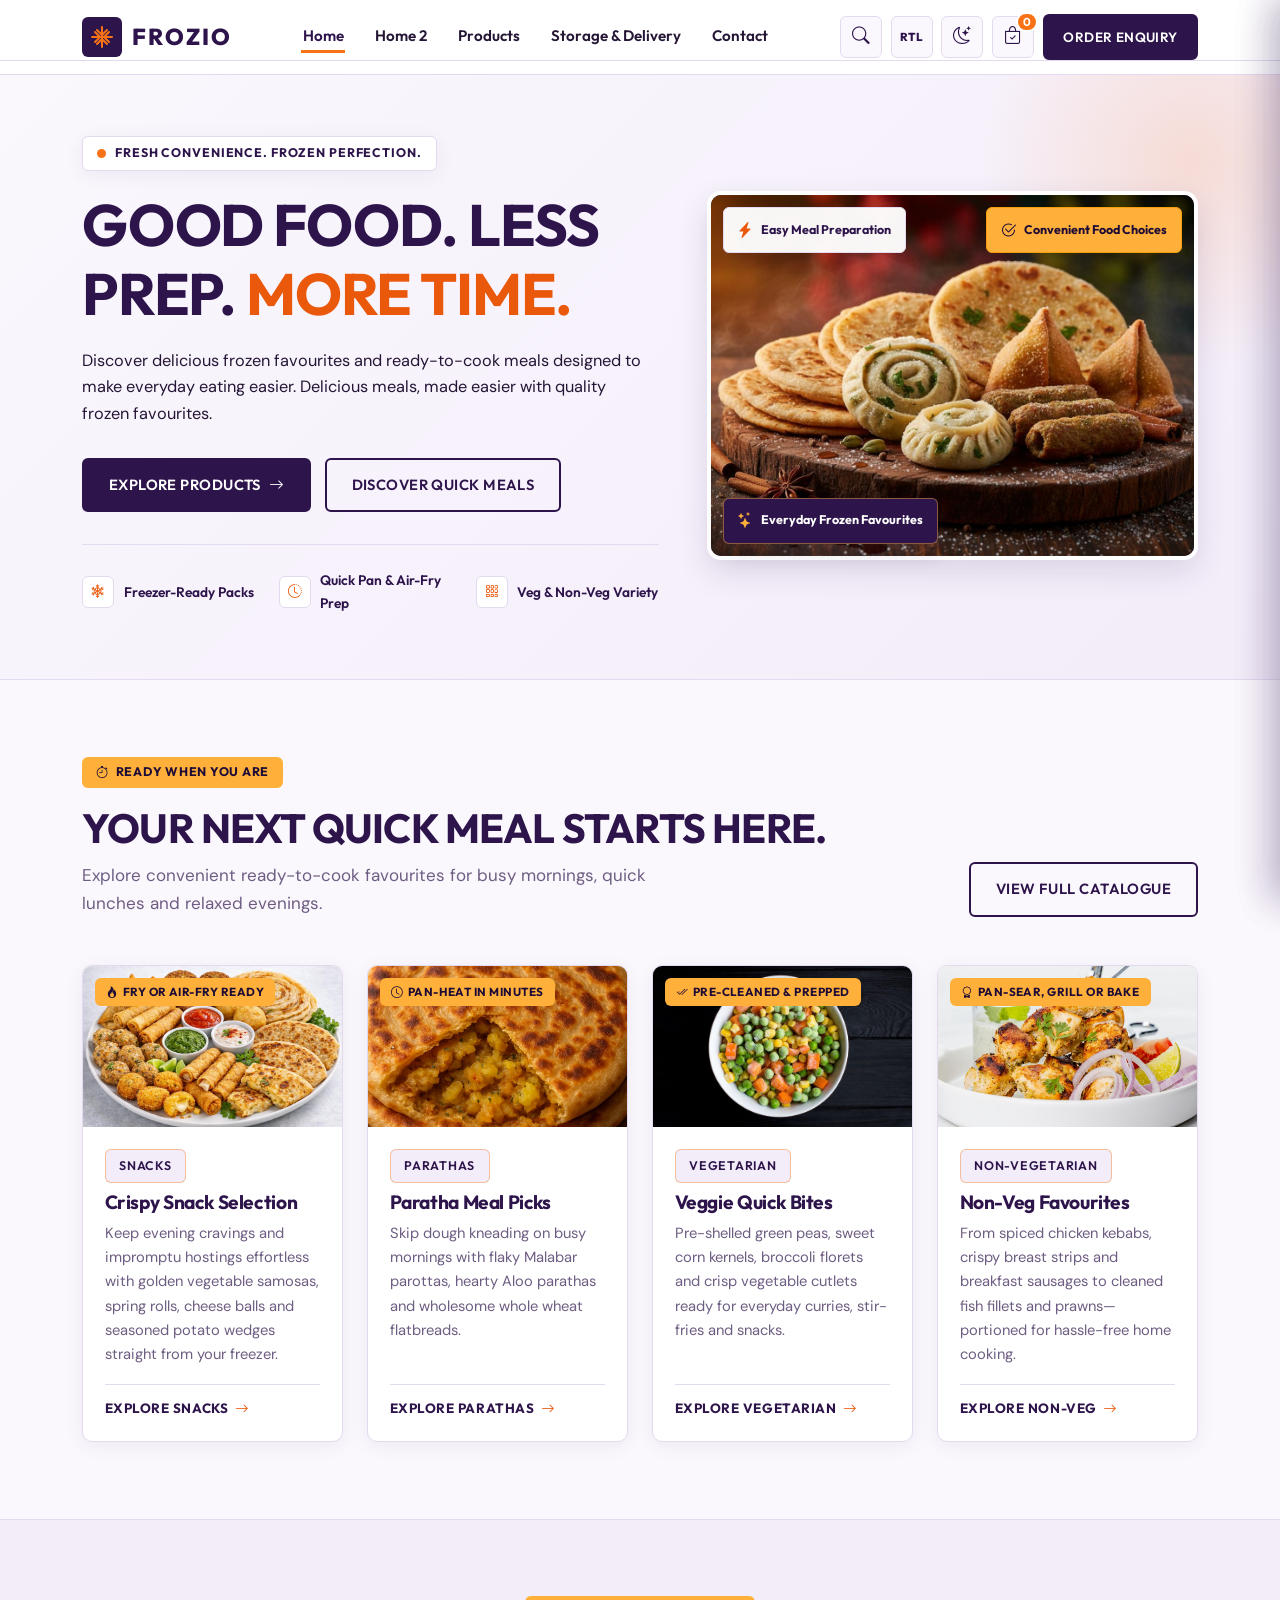
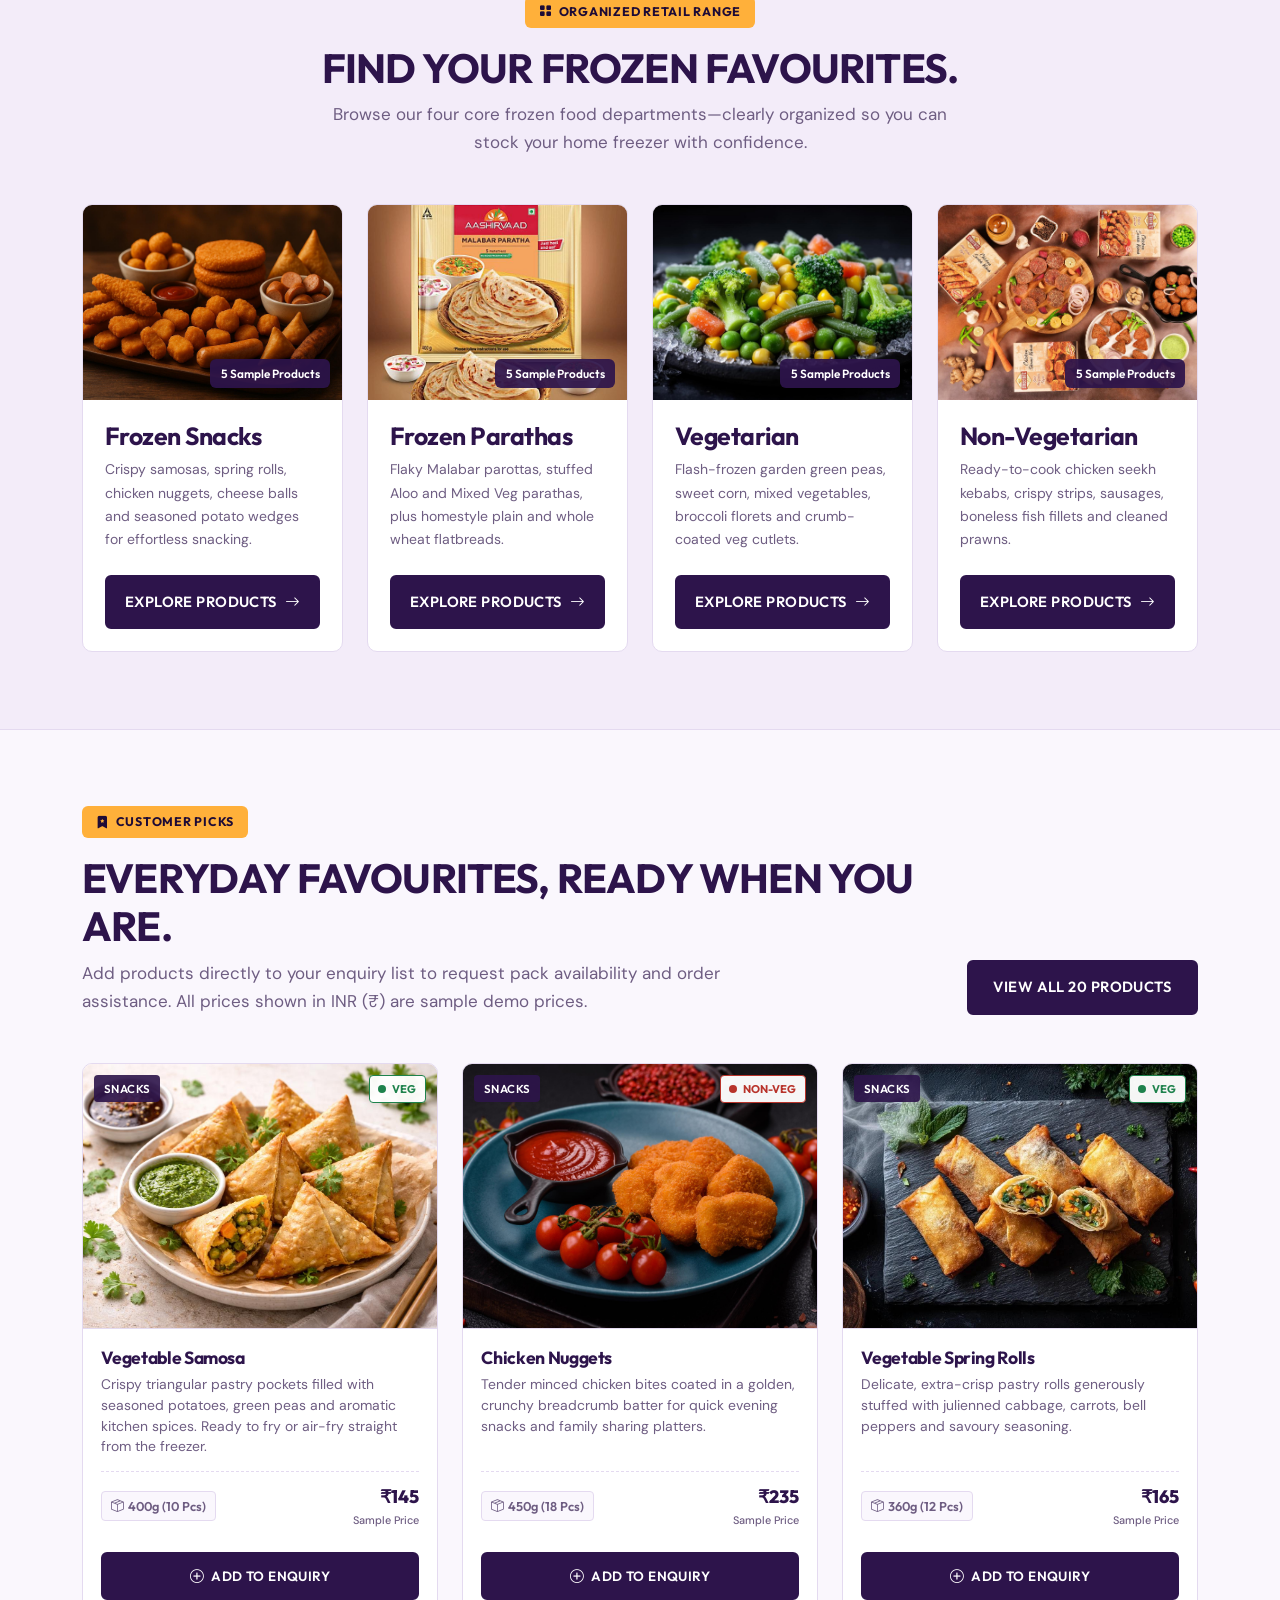
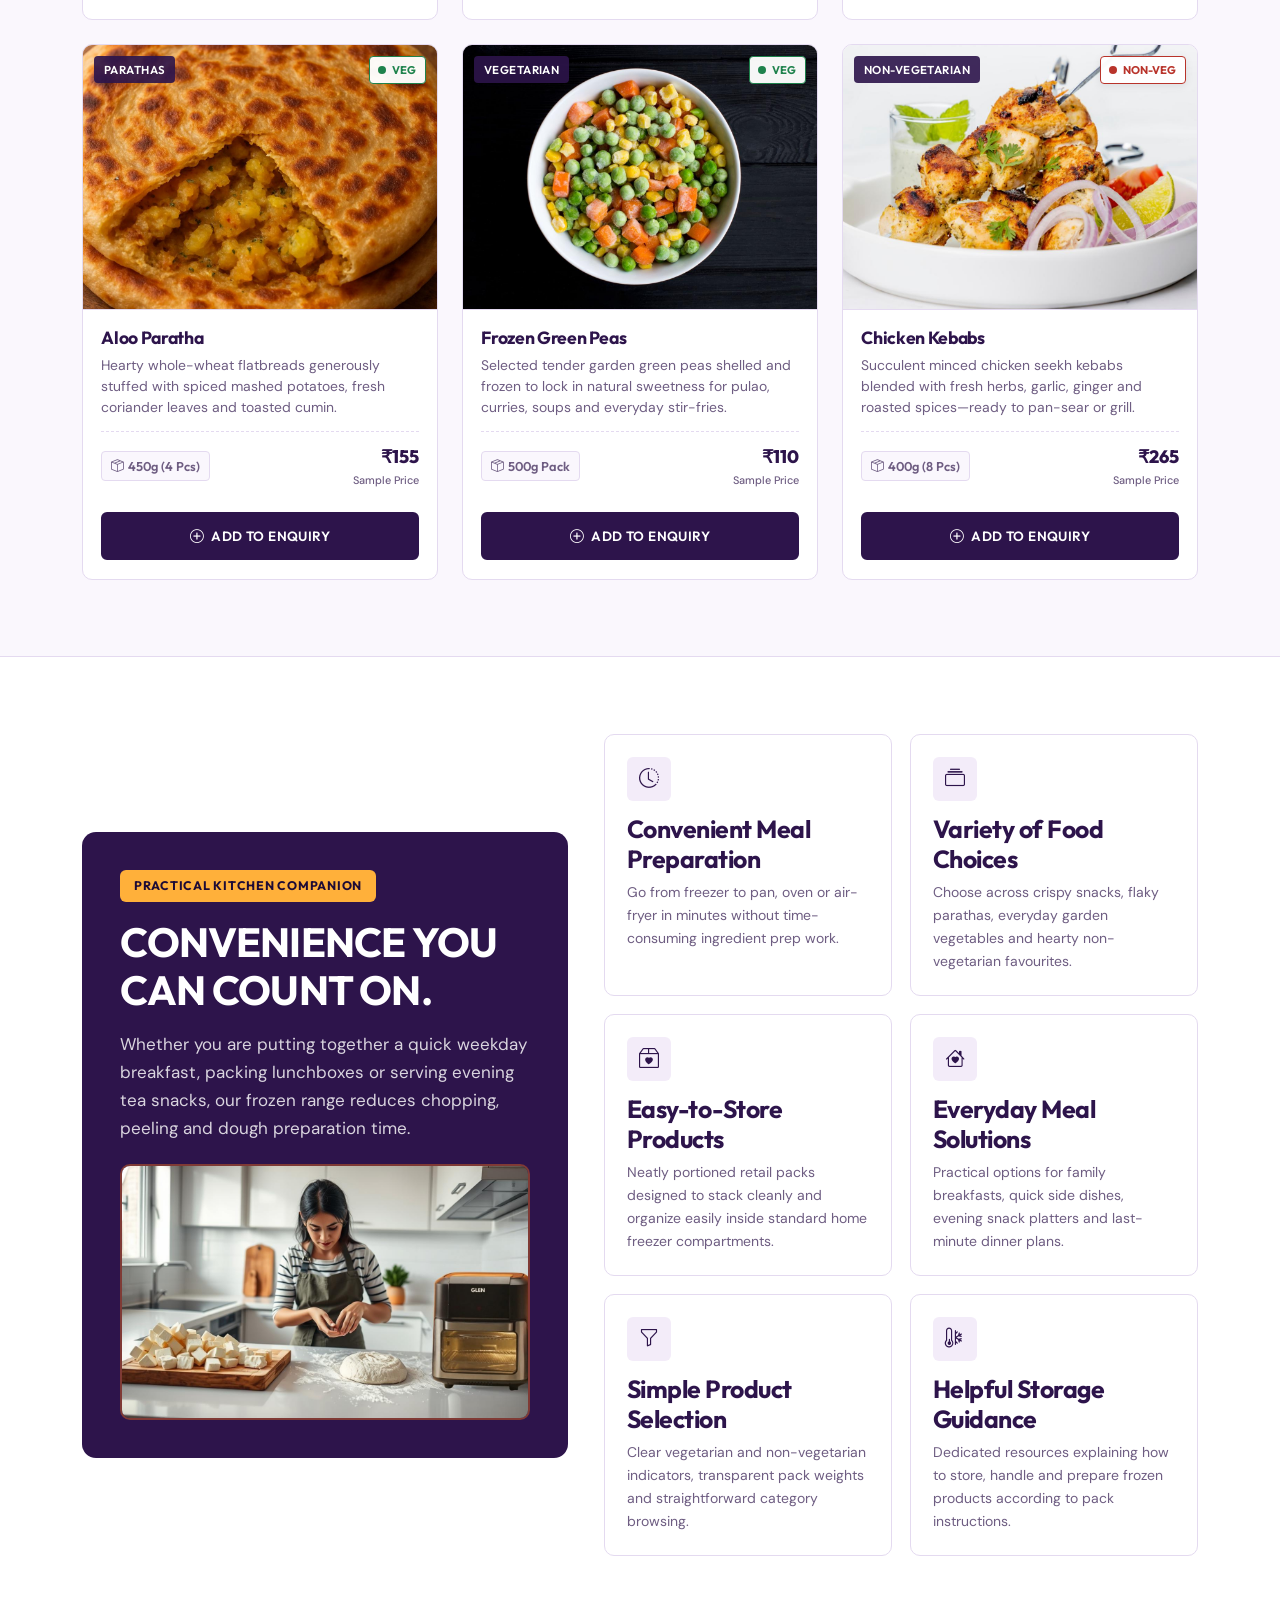
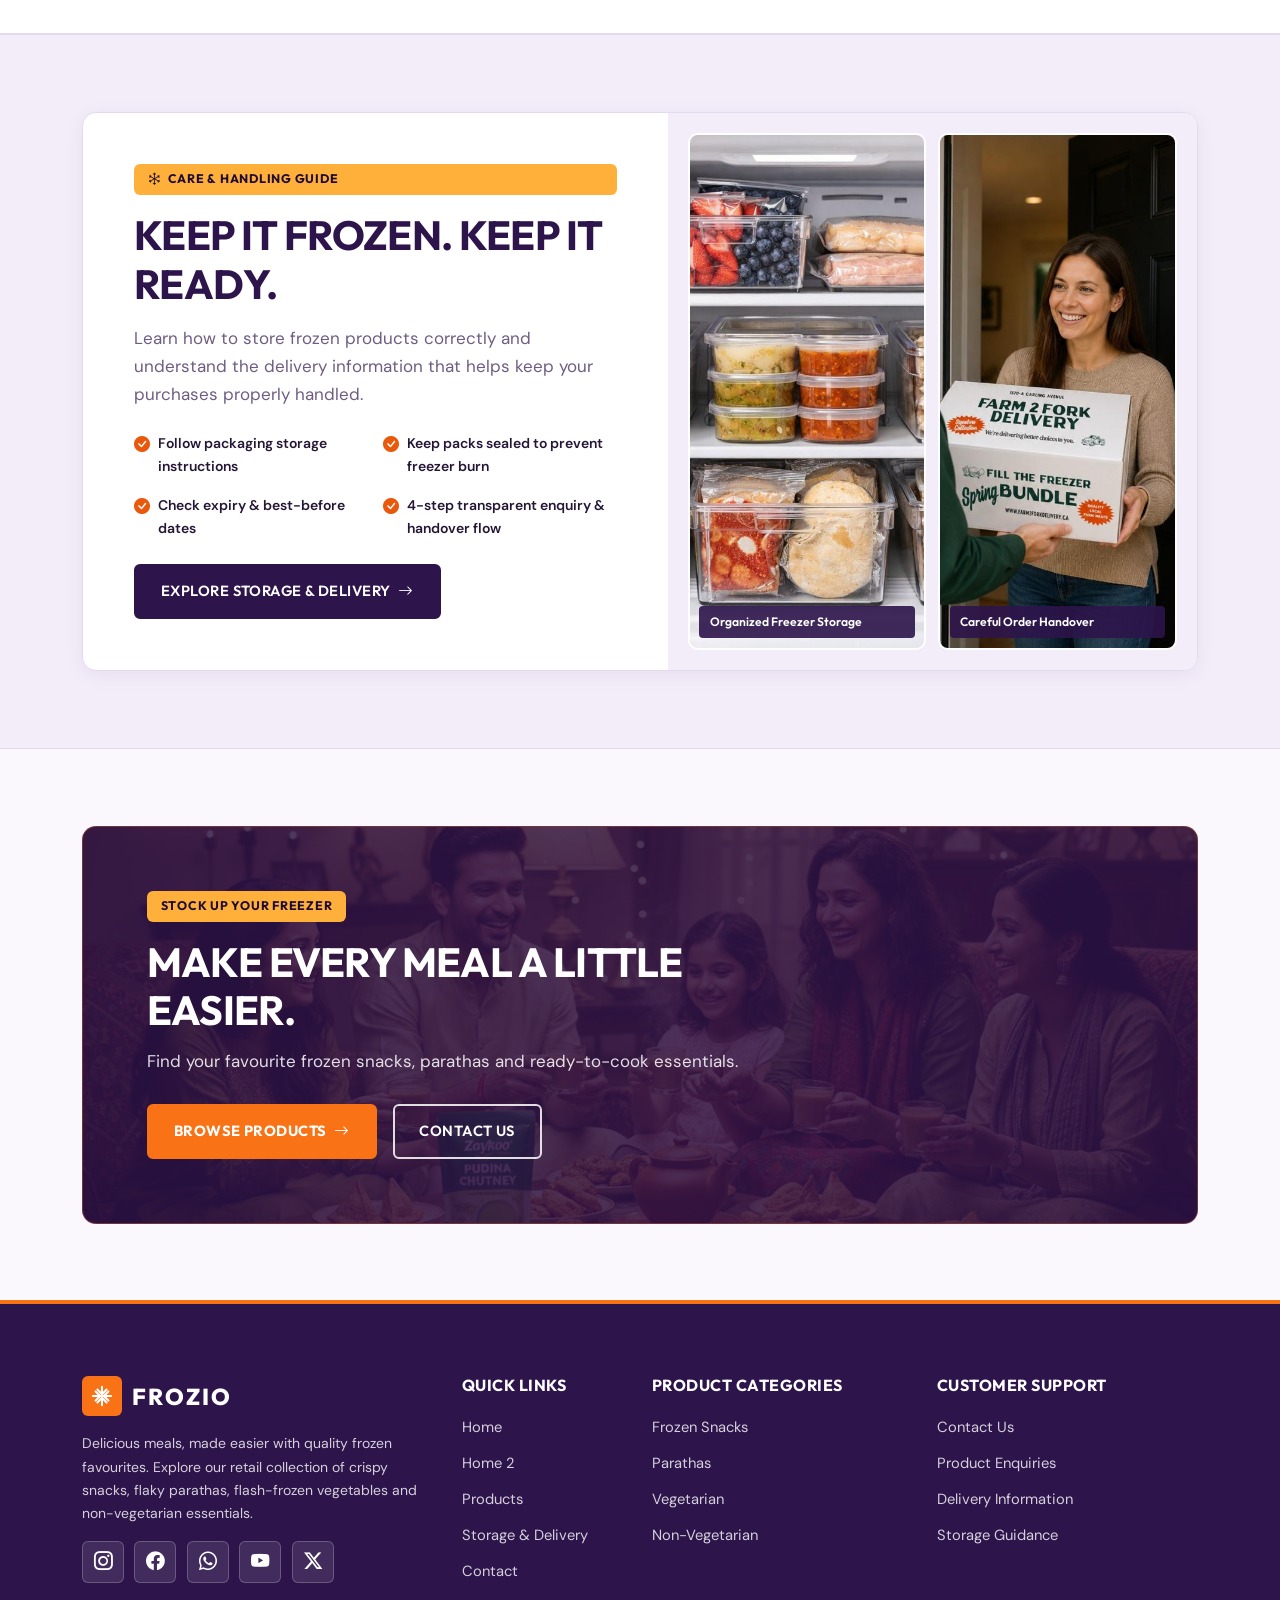
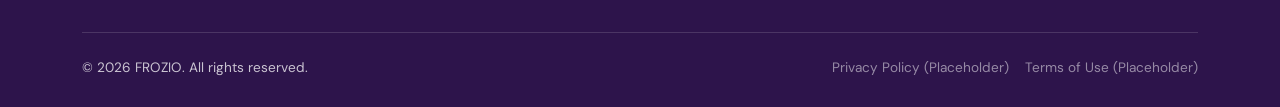
==== index.html @ da37294c "Initial commit: FROZIO - Frozen Foods & Ready-to-Cook Store website" ====
<!DOCTYPE html>
<html lang="en">
<head>
  <meta charset="UTF-8">
  <meta name="viewport" content="width=device-width, initial-scale=1.0">
  <title>Home | FROZIO</title>
  <link rel="icon" type="image/svg+xml" href="assets/images/favicon.svg">
  <meta name="description" content="Fresh Convenience. Frozen Perfection. Explore delicious frozen snacks, flaky parathas, flash-frozen vegetables and ready-to-cook non-vegetarian favourites.">
  <meta property="og:title" content="Home | FROZIO">
  <meta property="og:description" content="Delicious meals, made easier with quality frozen favourites. Browse snacks, parathas, vegetarian and non-vegetarian ready-to-cook essentials.">
  <meta property="og:type" content="website">
  <meta property="og:image" content="assets/images/hero-frozen-food.webp">

  <!-- Google Fonts: Outfit (Headings) & DM Sans (Body) -->
  <link rel="preconnect" href="https://fonts.googleapis.com">
  <link rel="preconnect" href="https://fonts.gstatic.com" crossorigin>
  <link href="https://fonts.googleapis.com/css2?family=DM+Sans:ital,opsz,wght@0,9..40,400;0,9..40,500;0,9..40,600;0,9..40,700;1,9..40,400&family=Outfit:wght@600;700;800&display=swap" rel="stylesheet">

  <!-- Bootstrap 5 CSS & Bootstrap Icons CDN -->
  <link href="https://cdn.jsdelivr.net/npm/bootstrap@5.3.3/dist/css/bootstrap.min.css" rel="stylesheet">
  <link href="https://cdn.jsdelivr.net/npm/bootstrap-icons@1.11.3/font/bootstrap-icons.min.css" rel="stylesheet">

  <!-- Global Custom Stylesheet -->
  <link rel="stylesheet" href="assets/css/style.css">
</head>
<body>
  <a href="#main-content" class="skip-link">Skip to main content</a>

  <!-- ========================================================================
       GLOBAL STICKY HEADER
       ======================================================================== -->
  <header class="site-header" role="banner">
    <div class="container">
      <div class="header-inner">
        <!-- LEFT: Brand Logo & Wordmark -->
        <a href="index.html" class="brand-logo" aria-label="FROZIO Home">
          <span class="brand-logo-mark" aria-hidden="true">
            <svg width="24" height="24" viewBox="0 0 24 24" fill="none" stroke="currentColor" stroke-width="2" stroke-linecap="round" stroke-linejoin="round">
              <path d="M12 2v20M17 5l-5 5-5-5M17 19l-5-5-5 5M2 12h20M5 7l5 5-5 5M19 7l-5 5 5 5"/>
            </svg>
          </span>
          <span class="brand-logo-text">
            <span class="brand-logo-title">FROZIO</span>
          </span>
        </a>

        <!-- CENTER: Primary Desktop Navigation -->
        <nav class="desktop-nav" aria-label="Primary Navigation">
          <ul class="nav-list">
            <li><a href="index.html" class="nav-link-item active" aria-current="page">Home</a></li>
            <li><a href="home-2.html" class="nav-link-item">Home 2</a></li>
            <li><a href="products.html" class="nav-link-item">Products</a></li>
            <li><a href="storage-delivery.html" class="nav-link-item">Storage &amp; Delivery</a></li>
            <li><a href="contact.html" class="nav-link-item">Contact</a></li>
          </ul>
        </nav>

        <!-- RIGHT: Search, RTL Toggle, Theme Toggle, Enquiry Cart & Order Enquiry CTA -->
        <div class="header-actions">
          <button type="button" class="icon-action-btn" id="headerSearchToggleBtn" aria-expanded="false" aria-controls="headerSearchBar" aria-label="Toggle product search" title="Search Products">
            <i class="bi bi-search"></i>
          </button>

          <button type="button" class="icon-action-btn" id="rtlToggleBtn" data-toggle-rtl aria-pressed="false" aria-label="Toggle RTL or LTR layout direction" title="Toggle RTL / LTR">
            <span class="rtl-badge-text">RTL</span>
          </button>

          <button type="button" class="icon-action-btn" id="themeToggleBtn" data-toggle-theme aria-pressed="false" aria-label="Toggle dark or light theme" title="Toggle Dark / Light Mode">
            <i class="bi bi-moon-stars"></i>
          </button>

          <button type="button" class="icon-action-btn" data-open-cart aria-label="Open Enquiry Cart" title="Enquiry Cart">
            <i class="bi bi-bag-check"></i>
            <span class="cart-count-badge" id="cartCountBadge">0</span>
          </button>

          <a href="contact.html" class="btn-brand-primary header-cta-desktop">Order Enquiry</a>

          <button type="button" class="hamburger-btn" id="mobileMenuOpenBtn" aria-expanded="false" aria-controls="mobileNavDrawer" aria-label="Open navigation menu">
            <i class="bi bi-list"></i>
          </button>
        </div>
      </div>
    </div>

    <!-- Collapsible Quick Search Bar -->
    <div class="header-search-bar" id="headerSearchBar">
      <div class="container">
        <form class="header-search-form" id="headerSearchForm" role="search">
          <label for="headerSearchInput" class="visually-hidden">Search frozen food products</label>
          <input type="search" id="headerSearchInput" class="header-search-input" placeholder="Search samosas, parathas, green peas, chicken nuggets...">
          <button type="submit" class="btn-brand-primary py-2 px-3">Search</button>
        </form>
      </div>
    </div>
  </header>

  <!-- Shared Backdrop for Mobile Menu & Enquiry Cart Drawer -->
  <div class="mobile-nav-backdrop" id="sharedOverlayBackdrop"></div>

  <!-- Mobile Navigation Drawer -->
  <aside class="mobile-nav-drawer" id="mobileNavDrawer" aria-hidden="true" aria-label="Mobile Navigation">
    <div>
      <div class="mobile-drawer-header">
        <span class="fw-bold" style="font-family: var(--font-heading); color: var(--navy-primary);">STORE NAVIGATION</span>
        <button type="button" class="drawer-close-btn" id="mobileMenuCloseBtn" aria-label="Close navigation menu">
          <i class="bi bi-x-lg"></i>
        </button>
      </div>
      <div class="mobile-drawer-tools">
        <form class="mobile-drawer-search-form" data-drawer-search-form role="search">
          <input type="search" class="mobile-drawer-search-input" placeholder="Search frozen foods..." aria-label="Search frozen food products">
          <button type="submit" class="btn-brand-primary py-2 px-3" aria-label="Submit search"><i class="bi bi-search"></i></button>
        </form>
        <div class="mobile-drawer-actions-grid">
          <button type="button" class="mobile-drawer-action-item" data-open-cart aria-label="Open Enquiry Cart">
            <i class="bi bi-bag-check"></i>
            <span>Cart</span>
            <span class="cart-count-badge">0</span>
          </button>
          <button type="button" class="mobile-drawer-action-item" data-toggle-theme aria-pressed="false" aria-label="Toggle dark or light theme">
            <i class="bi bi-moon-stars"></i>
            <span>Theme</span>
          </button>
          <button type="button" class="mobile-drawer-action-item" data-toggle-rtl aria-pressed="false" aria-label="Toggle RTL or LTR layout">
            <span class="rtl-badge-text">RTL</span>
          </button>
        </div>
      </div>
      <ul class="mobile-nav-links">
        <li><a href="index.html" class="active"><span>Home</span> <i class="bi bi-chevron-right"></i></a></li>
        <li><a href="home-2.html"><span>Home 2</span> <i class="bi bi-chevron-right"></i></a></li>
        <li><a href="products.html"><span>Products</span> <i class="bi bi-chevron-right"></i></a></li>
        <li><a href="storage-delivery.html"><span>Storage &amp; Delivery</span> <i class="bi bi-chevron-right"></i></a></li>
        <li><a href="contact.html"><span>Contact</span> <i class="bi bi-chevron-right"></i></a></li>
        <li><a href="contact.html"><span>Order Enquiry</span> <i class="bi bi-arrow-up-right-circle"></i></a></li>
      </ul>
    </div>
    <div class="mobile-drawer-footer">
      <p class="small mb-2 fw-semibold" style="color: var(--navy-primary);">FRESH CONVENIENCE. FROZEN PERFECTION.</p>
      <a href="products.html" class="btn-brand-primary w-100">Explore Frozen Range</a>
    </div>
  </aside>

  <!-- Enquiry Cart Slide-Over Drawer -->
  <aside class="enquiry-cart-drawer" id="enquiryCartDrawer" aria-hidden="true" aria-label="Product Enquiry List">
    <div class="cart-drawer-header">
      <div class="d-flex align-items-center gap-2">
        <i class="bi bi-bag-check-fill" style="color: var(--mint-secondary); font-size: 1.2rem;"></i>
        <h3>Product Enquiry List</h3>
      </div>
      <button type="button" class="drawer-close-btn" id="enquiryCartCloseBtn" aria-label="Close enquiry cart">
        <i class="bi bi-x-lg"></i>
      </button>
    </div>
    <div class="cart-drawer-body" id="enquiryCartBody"></div>
    <div class="cart-drawer-footer">
      <div class="cart-summary-line">
        <span class="text-muted small">Selected Quantity:</span>
        <strong id="enquiryCartCount">0 Packs</strong>
      </div>
      <div class="cart-summary-line mb-2">
        <span class="text-muted small">Estimated Sample Total:</span>
        <strong id="enquiryCartTotal" style="font-size: 1.15rem; color: var(--navy-primary);">₹0</strong>
      </div>
      <p class="small text-muted mb-3" style="font-size: 0.75rem;">*Sample prices are for demonstration only. Submit an enquiry to confirm current store availability.</p>
      <div class="d-grid gap-2">
        <a href="contact.html?prefill=cart" id="sendEnquiryCartBtn" class="btn-brand-primary">SEND PRODUCT ENQUIRY</a>
        <button type="button" id="clearEnquiryCartBtn" class="btn-brand-secondary py-2" style="font-size: 0.8rem;">Clear Enquiry List</button>
      </div>
    </div>
  </aside>

  <main id="main-content">
    <!-- ======================================================================
         SECTION 1 – PREMIUM HERO
         ====================================================================== -->
    <section class="hero-section" aria-labelledby="hero-heading">
      <div class="container">
        <div class="hero-grid">
          <div class="hero-content">
            <div class="hero-tagline-bar">
              <span class="hero-tagline-dot" aria-hidden="true"></span>
              <span class="hero-tagline-text">FRESH CONVENIENCE. FROZEN PERFECTION.</span>
            </div>

            <h1 id="hero-heading" class="hero-title">
              GOOD FOOD. LESS PREP. <span>MORE TIME.</span>
            </h1>

            <p class="hero-lead">
              Discover delicious frozen favourites and ready-to-cook meals designed to make everyday eating easier. Delicious meals, made easier with quality frozen favourites.
            </p>

            <div class="hero-cta-group">
              <a href="products.html" class="btn-brand-primary">
                EXPLORE PRODUCTS <i class="bi bi-arrow-right"></i>
              </a>
              <a href="#quick-meal-picks" class="btn-brand-secondary">
                DISCOVER QUICK MEALS
              </a>
            </div>

            <div class="hero-trust-strip" role="list" aria-label="Brand Highlights">
              <div class="hero-trust-item" role="listitem">
                <span class="hero-trust-icon" aria-hidden="true"><i class="bi bi-Snow2"></i><i class="bi bi-snow2"></i></span>
                <span>Freezer-Ready Packs</span>
              </div>
              <div class="hero-trust-item" role="listitem">
                <span class="hero-trust-icon" aria-hidden="true"><i class="bi bi-clock-history"></i></span>
                <span>Quick Pan &amp; Air-Fry Prep</span>
              </div>
              <div class="hero-trust-item" role="listitem">
                <span class="hero-trust-icon" aria-hidden="true"><i class="bi bi-grid-3x3-gap"></i></span>
                <span>Veg &amp; Non-Veg Variety</span>
              </div>
            </div>
          </div>

          <!-- Hero Visual Composition + 3 HTML Overlay Highlights -->
          <div class="hero-visual-wrapper">
            <div class="hero-image-frame">
              <img src="assets/images/hero-frozen-food.webp" alt="Assortment of premium frozen snacks, flaky parathas, flash-frozen green peas, sweet corn and ready-to-cook chicken favourites" width="900" height="675">
            </div>

            <!-- HTML Overlay Highlight 1 -->
            <div class="hero-overlay-pill hero-pill-1">
              <i class="bi bi-lightning-charge-fill" aria-hidden="true"></i>
              <span>Easy Meal Preparation</span>
            </div>

            <!-- HTML Overlay Highlight 2 -->
            <div class="hero-overlay-pill hero-pill-2">
              <i class="bi bi-stars" aria-hidden="true"></i>
              <span>Everyday Frozen Favourites</span>
            </div>

            <!-- HTML Overlay Highlight 3 -->
            <div class="hero-overlay-pill hero-pill-3">
              <i class="bi bi-check2-circle" aria-hidden="true"></i>
              <span>Convenient Food Choices</span>
            </div>
          </div>
        </div>
      </div>
    </section>

    <!-- ======================================================================
         SECTION 2 – QUICK MEAL PICKS (ASYMMETRICAL EDITORIAL LAYOUT)
         ====================================================================== -->
    <section id="quick-meal-picks" class="section-block section-bg-ice reveal-on-scroll" aria-labelledby="quick-meals-heading">
      <div class="container">
        <div class="section-header-split">
          <div>
            <span class="eyebrow-badge"><i class="bi bi-stopwatch"></i> Ready When You Are</span>
            <h2 id="quick-meals-heading" class="mb-2">YOUR NEXT QUICK MEAL STARTS HERE.</h2>
            <p class="mb-0" style="max-width: 620px;">
              Explore convenient ready-to-cook favourites for busy mornings, quick lunches and relaxed evenings.
            </p>
          </div>
          <a href="products.html" class="btn-brand-secondary">View Full Catalogue</a>
        </div>

        <div class="quick-meals-editorial-grid">
          <!-- Selection 1: Crispy Snack Selection -->
          <article class="quick-pick-card">
            <div class="quick-pick-media">
              <img src="assets/images/quick-meals.webp" alt="Crispy Snack Selection with golden spring rolls, samosas and potato wedges" loading="lazy" width="600" height="375">
              <span class="prep-convenience-label"><i class="bi bi-fire me-1"></i>Fry or Air-Fry Ready</span>
            </div>
            <div class="quick-pick-body">
              <div>
                <span class="eyebrow-badge-mint mb-2">Snacks</span>
                <h3 class="quick-pick-title">Crispy Snack Selection</h3>
                <p class="quick-pick-desc">
                  Keep evening cravings and impromptu hostings effortless with golden vegetable samosas, spring rolls, cheese balls and seasoned potato wedges straight from your freezer.
                </p>
              </div>
              <a href="products.html?category=Snacks" class="quick-pick-link">
                Explore Snacks <i class="bi bi-arrow-right"></i>
              </a>
            </div>
          </article>

          <!-- Selection 2: Paratha Meal Picks -->
          <article class="quick-pick-card">
            <div class="quick-pick-media">
              <img src="assets/images/aloo-paratha.webp" alt="Paratha Meal Picks featuring warm stuffed aloo paratha on a plate" loading="lazy" width="600" height="375">
              <span class="prep-convenience-label"><i class="bi bi-clock me-1"></i>Pan-Heat in Minutes</span>
            </div>
            <div class="quick-pick-body">
              <div>
                <span class="eyebrow-badge-mint mb-2">Parathas</span>
                <h3 class="quick-pick-title">Paratha Meal Picks</h3>
                <p class="quick-pick-desc">
                  Skip dough kneading on busy mornings with flaky Malabar parottas, hearty Aloo parathas and wholesome whole wheat flatbreads.
                </p>
              </div>
              <a href="products.html?category=Parathas" class="quick-pick-link">
                Explore Parathas <i class="bi bi-arrow-right"></i>
              </a>
            </div>
          </article>

          <!-- Selection 3: Veggie Quick Bites -->
          <article class="quick-pick-card">
            <div class="quick-pick-media">
              <img src="assets/images/green-peas.webp" alt="Veggie Quick Bites with flash-frozen green peas and vegetables" loading="lazy" width="600" height="375">
              <span class="prep-convenience-label"><i class="bi bi-check2-all me-1"></i>Pre-Cleaned &amp; Prepped</span>
            </div>
            <div class="quick-pick-body">
              <div>
                <span class="eyebrow-badge-mint mb-2">Vegetarian</span>
                <h3 class="quick-pick-title">Veggie Quick Bites</h3>
                <p class="quick-pick-desc">
                  Pre-shelled green peas, sweet corn kernels, broccoli florets and crisp vegetable cutlets ready for everyday curries, stir-fries and snacks.
                </p>
              </div>
              <a href="products.html?category=Vegetarian" class="quick-pick-link">
                Explore Vegetarian <i class="bi bi-arrow-right"></i>
              </a>
            </div>
          </article>

          <!-- Selection 4: Non-Veg Favourites -->
          <article class="quick-pick-card">
            <div class="quick-pick-media">
              <img src="assets/images/chicken-kebab.webp" alt="Non-Veg Favourites featuring spiced chicken seekh kebabs and golden strips" loading="lazy" width="600" height="375">
              <span class="prep-convenience-label"><i class="bi bi-award me-1"></i>Pan-Sear, Grill or Bake</span>
            </div>
            <div class="quick-pick-body">
              <div>
                <span class="eyebrow-badge-mint mb-2">Non-Vegetarian</span>
                <h3 class="quick-pick-title">Non-Veg Favourites</h3>
                <p class="quick-pick-desc">
                  From spiced chicken kebabs, crispy breast strips and breakfast sausages to cleaned fish fillets and prawns—portioned for hassle-free home cooking.
                </p>
              </div>
              <a href="products.html?category=Non-Vegetarian" class="quick-pick-link">
                Explore Non-Veg <i class="bi bi-arrow-right"></i>
              </a>
            </div>
          </article>
        </div>
      </div>
    </section>

    <!-- ======================================================================
         SECTION 3 – SHOP BY CATEGORY
         ====================================================================== -->
    <section class="section-block section-bg-mint reveal-on-scroll" aria-labelledby="shop-category-heading">
      <div class="container">
        <div class="section-header text-center mx-auto" style="max-width: 660px;">
          <span class="eyebrow-badge"><i class="bi bi-grid-fill"></i> Organized Retail Range</span>
          <h2 id="shop-category-heading">FIND YOUR FROZEN FAVOURITES.</h2>
          <p class="mb-0">
            Browse our four core frozen food departments—clearly organized so you can stock your home freezer with confidence.
          </p>
        </div>

        <div class="category-showcase-grid">
          <!-- Category 1: Frozen Snacks -->
          <article class="category-showcase-card">
            <div class="category-showcase-img">
              <img src="assets/images/frozen-snacks.webp" alt="Frozen Snacks category featuring golden samosas, spring rolls and potato wedges" loading="lazy" width="600" height="450">
              <span class="category-count-pill">5 Sample Products</span>
            </div>
            <div class="category-showcase-body">
              <div>
                <h3>Frozen Snacks</h3>
                <p class="small">Crispy samosas, spring rolls, chicken nuggets, cheese balls and seasoned potato wedges for effortless snacking.</p>
              </div>
              <a href="products.html?category=Snacks" class="btn-brand-primary w-100 mt-2">
                Explore Products <i class="bi bi-arrow-right"></i>
              </a>
            </div>
          </article>

          <!-- Category 2: Frozen Parathas -->
          <article class="category-showcase-card">
            <div class="category-showcase-img">
              <img src="assets/images/frozen-parathas.webp" alt="Frozen Parathas category featuring flaky layered flatbreads" loading="lazy" width="600" height="450">
              <span class="category-count-pill">5 Sample Products</span>
            </div>
            <div class="category-showcase-body">
              <div>
                <h3>Frozen Parathas</h3>
                <p class="small">Flaky Malabar parottas, stuffed Aloo and Mixed Veg parathas, plus homestyle plain and whole wheat flatbreads.</p>
              </div>
              <a href="products.html?category=Parathas" class="btn-brand-primary w-100 mt-2">
                Explore Products <i class="bi bi-arrow-right"></i>
              </a>
            </div>
          </article>

          <!-- Category 3: Vegetarian -->
          <article class="category-showcase-card">
            <div class="category-showcase-img">
              <img src="assets/images/frozen-vegetables.webp" alt="Vegetarian category featuring flash-frozen green peas, sweet corn and broccoli" loading="lazy" width="600" height="450">
              <span class="category-count-pill">5 Sample Products</span>
            </div>
            <div class="category-showcase-body">
              <div>
                <h3>Vegetarian</h3>
                <p class="small">Flash-frozen garden green peas, sweet corn, mixed vegetables, broccoli florets and crumb-coated veg cutlets.</p>
              </div>
              <a href="products.html?category=Vegetarian" class="btn-brand-primary w-100 mt-2">
                Explore Products <i class="bi bi-arrow-right"></i>
              </a>
            </div>
          </article>

          <!-- Category 4: Non-Vegetarian -->
          <article class="category-showcase-card">
            <div class="category-showcase-img">
              <img src="assets/images/frozen-nonveg.webp" alt="Non-Vegetarian category featuring chicken kebabs, strips, fish fillets and prawns" loading="lazy" width="600" height="450">
              <span class="category-count-pill">5 Sample Products</span>
            </div>
            <div class="category-showcase-body">
              <div>
                <h3>Non-Vegetarian</h3>
                <p class="small">Ready-to-cook chicken seekh kebabs, crispy strips, sausages, boneless fish fillets and cleaned prawns.</p>
              </div>
              <a href="products.html?category=Non-Vegetarian" class="btn-brand-primary w-100 mt-2">
                Explore Products <i class="bi bi-arrow-right"></i>
              </a>
            </div>
          </article>
        </div>
      </div>
    </section>

    <!-- ======================================================================
         SECTION 4 – FEATURED PRODUCTS
         ====================================================================== -->
    <section class="section-block section-bg-ice reveal-on-scroll" aria-labelledby="featured-products-heading">
      <div class="container">
        <div class="section-header-split">
          <div>
            <span class="eyebrow-badge"><i class="bi bi-bookmark-star-fill"></i> Customer Picks</span>
            <h2 id="featured-products-heading" class="mb-2">EVERYDAY FAVOURITES, READY WHEN YOU ARE.</h2>
            <p class="mb-0" style="max-width: 640px;">
              Add products directly to your enquiry list to request pack availability and order assistance. All prices shown in INR (₹) are sample demo prices.
            </p>
          </div>
          <a href="products.html" class="btn-brand-primary">View All 20 Products</a>
        </div>

        <!-- Populated by main.js and pre-rendered for instant SEO/accessibility -->
        <div class="product-grid product-grid-3" id="homeFeaturedProductsGrid">
          <!-- 1. Vegetable Samosa -->
          <article class="product-card" data-product-id="snk-01" data-category="Snacks">
            <div class="product-card-media">
              <img src="assets/images/frozen-samosa.webp" alt="Vegetable Samosa - Snacks (400g 10 Pcs)" loading="lazy" width="600" height="450">
              <span class="product-category-tag">Snacks</span>
              <span class="diet-indicator is-veg"><span class="diet-dot"></span>Veg</span>
            </div>
            <div class="product-card-body">
              <div>
                <h3 class="product-card-title">Vegetable Samosa</h3>
                <p class="product-card-desc">Crispy triangular pastry pockets filled with seasoned potatoes, green peas and aromatic kitchen spices.</p>
              </div>
              <div>
                <div class="product-meta-row">
                  <span class="product-pack-size"><i class="bi bi-box-seam me-1"></i>400g (10 Pcs)</span>
                  <div class="product-price-wrap">
                    <span class="product-price">₹145</span>
                    <span class="demo-price-tag">Sample Price</span>
                  </div>
                </div>
                <button type="button" class="btn-brand-primary btn-add-enquiry" data-add-enquiry="snk-01">
                  <i class="bi bi-plus-circle"></i> Add to Enquiry
                </button>
              </div>
            </div>
          </article>

          <!-- 2. Chicken Nuggets -->
          <article class="product-card" data-product-id="snk-02" data-category="Snacks">
            <div class="product-card-media">
              <img src="assets/images/chicken-nuggets.webp" alt="Chicken Nuggets - Snacks (450g 18 Pcs)" loading="lazy" width="600" height="450">
              <span class="product-category-tag">Snacks</span>
              <span class="diet-indicator is-nonveg"><span class="diet-dot"></span>Non-Veg</span>
            </div>
            <div class="product-card-body">
              <div>
                <h3 class="product-card-title">Chicken Nuggets</h3>
                <p class="product-card-desc">Tender minced chicken bites coated in a golden, crunchy breadcrumb batter for quick evening snacks.</p>
              </div>
              <div>
                <div class="product-meta-row">
                  <span class="product-pack-size"><i class="bi bi-box-seam me-1"></i>450g (18 Pcs)</span>
                  <div class="product-price-wrap">
                    <span class="product-price">₹235</span>
                    <span class="demo-price-tag">Sample Price</span>
                  </div>
                </div>
                <button type="button" class="btn-brand-primary btn-add-enquiry" data-add-enquiry="snk-02">
                  <i class="bi bi-plus-circle"></i> Add to Enquiry
                </button>
              </div>
            </div>
          </article>

          <!-- 3. Aloo Paratha -->
          <article class="product-card" data-product-id="par-02" data-category="Parathas">
            <div class="product-card-media">
              <img src="assets/images/aloo-paratha.webp" alt="Aloo Paratha - Parathas (450g 4 Pcs)" loading="lazy" width="600" height="450">
              <span class="product-category-tag">Parathas</span>
              <span class="diet-indicator is-veg"><span class="diet-dot"></span>Veg</span>
            </div>
            <div class="product-card-body">
              <div>
                <h3 class="product-card-title">Aloo Paratha</h3>
                <p class="product-card-desc">Hearty whole-wheat flatbreads generously stuffed with spiced mashed potatoes and fresh coriander.</p>
              </div>
              <div>
                <div class="product-meta-row">
                  <span class="product-pack-size"><i class="bi bi-box-seam me-1"></i>450g (4 Pcs)</span>
                  <div class="product-price-wrap">
                    <span class="product-price">₹155</span>
                    <span class="demo-price-tag">Sample Price</span>
                  </div>
                </div>
                <button type="button" class="btn-brand-primary btn-add-enquiry" data-add-enquiry="par-02">
                  <i class="bi bi-plus-circle"></i> Add to Enquiry
                </button>
              </div>
            </div>
          </article>

          <!-- 4. Frozen Green Peas -->
          <article class="product-card" data-product-id="veg-01" data-category="Vegetarian">
            <div class="product-card-media">
              <img src="assets/images/green-peas.webp" alt="Frozen Green Peas - Vegetarian (500g Pack)" loading="lazy" width="600" height="450">
              <span class="product-category-tag">Vegetarian</span>
              <span class="diet-indicator is-veg"><span class="diet-dot"></span>Veg</span>
            </div>
            <div class="product-card-body">
              <div>
                <h3 class="product-card-title">Frozen Green Peas</h3>
                <p class="product-card-desc">Selected tender garden green peas shelled and frozen for pulao, curries, soups and everyday stir-fries.</p>
              </div>
              <div>
                <div class="product-meta-row">
                  <span class="product-pack-size"><i class="bi bi-box-seam me-1"></i>500g Pack</span>
                  <div class="product-price-wrap">
                    <span class="product-price">₹110</span>
                    <span class="demo-price-tag">Sample Price</span>
                  </div>
                </div>
                <button type="button" class="btn-brand-primary btn-add-enquiry" data-add-enquiry="veg-01">
                  <i class="bi bi-plus-circle"></i> Add to Enquiry
                </button>
              </div>
            </div>
          </article>

          <!-- 5. Vegetable Spring Rolls -->
          <article class="product-card" data-product-id="snk-03" data-category="Snacks">
            <div class="product-card-media">
              <img src="assets/images/spring-rolls.webp" alt="Vegetable Spring Rolls - Snacks (360g 12 Pcs)" loading="lazy" width="600" height="450">
              <span class="product-category-tag">Snacks</span>
              <span class="diet-indicator is-veg"><span class="diet-dot"></span>Veg</span>
            </div>
            <div class="product-card-body">
              <div>
                <h3 class="product-card-title">Vegetable Spring Rolls</h3>
                <p class="product-card-desc">Delicate, extra-crisp pastry rolls generously stuffed with julienned cabbage, carrots and bell peppers.</p>
              </div>
              <div>
                <div class="product-meta-row">
                  <span class="product-pack-size"><i class="bi bi-box-seam me-1"></i>360g (12 Pcs)</span>
                  <div class="product-price-wrap">
                    <span class="product-price">₹165</span>
                    <span class="demo-price-tag">Sample Price</span>
                  </div>
                </div>
                <button type="button" class="btn-brand-primary btn-add-enquiry" data-add-enquiry="snk-03">
                  <i class="bi bi-plus-circle"></i> Add to Enquiry
                </button>
              </div>
            </div>
          </article>

          <!-- 6. Chicken Kebabs -->
          <article class="product-card" data-product-id="nvg-01" data-category="Non-Vegetarian">
            <div class="product-card-media">
              <img src="assets/images/chicken-kebab.webp" alt="Chicken Kebabs - Non-Vegetarian (400g 8 Pcs)" loading="lazy" width="600" height="450">
              <span class="product-category-tag">Non-Vegetarian</span>
              <span class="diet-indicator is-nonveg"><span class="diet-dot"></span>Non-Veg</span>
            </div>
            <div class="product-card-body">
              <div>
                <h3 class="product-card-title">Chicken Kebabs</h3>
                <p class="product-card-desc">Succulent minced chicken seekh kebabs blended with herbs and roasted spices—ready to pan-sear or grill.</p>
              </div>
              <div>
                <div class="product-meta-row">
                  <span class="product-pack-size"><i class="bi bi-box-seam me-1"></i>400g (8 Pcs)</span>
                  <div class="product-price-wrap">
                    <span class="product-price">₹265</span>
                    <span class="demo-price-tag">Sample Price</span>
                  </div>
                </div>
                <button type="button" class="btn-brand-primary btn-add-enquiry" data-add-enquiry="nvg-01">
                  <i class="bi bi-plus-circle"></i> Add to Enquiry
                </button>
              </div>
            </div>
          </article>
        </div>
      </div>
    </section>

    <!-- ======================================================================
         SECTION 5 – WHY CHOOSE OUR FROZEN FOOD RANGE
         ====================================================================== -->
    <section class="section-block section-bg-white reveal-on-scroll" aria-labelledby="why-choose-heading">
      <div class="container">
        <div class="why-choose-layout">
          <!-- Left Asymmetrical Editorial Panel -->
          <div class="why-visual-panel">
            <span class="eyebrow-badge">Practical Kitchen Companion</span>
            <h2 id="why-choose-heading" class="text-white mb-3">CONVENIENCE YOU CAN COUNT ON.</h2>
            <p class="mb-3">
              Whether you are putting together a quick weekday breakfast, packing lunchboxes or serving evening tea snacks, our frozen range reduces chopping, peeling and dough preparation time.
            </p>
            <div class="why-visual-img">
              <img src="assets/images/meal-preparation.webp" alt="Quick meal preparation pan-heating golden parathas and snacks in a modern kitchen" loading="lazy" width="700" height="440">
            </div>
          </div>

          <!-- Right 6 Feature Cards -->
          <div class="why-features-grid">
            <div class="why-feature-box">
              <div class="why-feature-icon" aria-hidden="true"><i class="bi bi-clock-history"></i></div>
              <h3>Convenient Meal Preparation</h3>
              <p class="small mb-0">Go from freezer to pan, oven or air-fryer in minutes without time-consuming ingredient prep work.</p>
            </div>

            <div class="why-feature-box">
              <div class="why-feature-icon" aria-hidden="true"><i class="bi bi-collection"></i></div>
              <h3>Variety of Food Choices</h3>
              <p class="small mb-0">Choose across crispy snacks, flaky parathas, everyday garden vegetables and hearty non-vegetarian favourites.</p>
            </div>

            <div class="why-feature-box">
              <div class="why-feature-icon" aria-hidden="true"><i class="bi bi-box2-heart"></i></div>
              <h3>Easy-to-Store Products</h3>
              <p class="small mb-0">Neatly portioned retail packs designed to stack cleanly and organize easily inside standard home freezer compartments.</p>
            </div>

            <div class="why-feature-box">
              <div class="why-feature-icon" aria-hidden="true"><i class="bi bi-house-heart"></i></div>
              <h3>Everyday Meal Solutions</h3>
              <p class="small mb-0">Practical options for family breakfasts, quick side dishes, evening snack platters and last-minute dinner plans.</p>
            </div>

            <div class="why-feature-box">
              <div class="why-feature-icon" aria-hidden="true"><i class="bi bi-funnel"></i></div>
              <h3>Simple Product Selection</h3>
              <p class="small mb-0">Clear vegetarian and non-vegetarian indicators, transparent pack weights and straightforward category browsing.</p>
            </div>

            <div class="why-feature-box">
              <div class="why-feature-icon" aria-hidden="true"><i class="bi bi-thermometer-snow"></i></div>
              <h3>Helpful Storage Guidance</h3>
              <p class="small mb-0">Dedicated resources explaining how to store, handle and prepare frozen products according to pack instructions.</p>
            </div>
          </div>
        </div>
      </div>
    </section>

    <!-- ======================================================================
         SECTION 6 – STORAGE AND DELIVERY HIGHLIGHT
         ====================================================================== -->
    <section class="section-block section-bg-mint reveal-on-scroll" aria-labelledby="storage-highlight-heading">
      <div class="container">
        <div class="storage-highlight-panel">
          <div class="storage-highlight-grid">
            <div class="storage-highlight-content">
              <span class="eyebrow-badge"><i class="bi bi-snow"></i> Care &amp; Handling Guide</span>
              <h2 id="storage-highlight-heading" class="mb-3">KEEP IT FROZEN. KEEP IT READY.</h2>
              <p class="mb-4">
                Learn how to store frozen products correctly and understand the delivery information that helps keep your purchases properly handled.
              </p>
              <div class="row g-3 mb-4">
                <div class="col-sm-6">
                  <div class="d-flex align-items-start gap-2">
                    <i class="bi bi-check-circle-fill" style="color: var(--mint-hover);"></i>
                    <span class="small fw-semibold">Follow packaging storage instructions</span>
                  </div>
                </div>
                <div class="col-sm-6">
                  <div class="d-flex align-items-start gap-2">
                    <i class="bi bi-check-circle-fill" style="color: var(--mint-hover);"></i>
                    <span class="small fw-semibold">Keep packs sealed to prevent freezer burn</span>
                  </div>
                </div>
                <div class="col-sm-6">
                  <div class="d-flex align-items-start gap-2">
                    <i class="bi bi-check-circle-fill" style="color: var(--mint-hover);"></i>
                    <span class="small fw-semibold">Check expiry &amp; best-before dates</span>
                  </div>
                </div>
                <div class="col-sm-6">
                  <div class="d-flex align-items-start gap-2">
                    <i class="bi bi-check-circle-fill" style="color: var(--mint-hover);"></i>
                    <span class="small fw-semibold">4-step transparent enquiry &amp; handover flow</span>
                  </div>
                </div>
              </div>
              <div>
                <a href="storage-delivery.html" class="btn-brand-primary">
                  EXPLORE STORAGE &amp; DELIVERY <i class="bi bi-arrow-right"></i>
                </a>
              </div>
            </div>

            <div class="storage-highlight-visuals">
              <div class="storage-visual-card">
                <img src="assets/images/freezer-storage.webp" alt="Organized home freezer shelves stocked with sealed frozen food packs" loading="lazy" width="500" height="420">
                <div class="storage-visual-caption">Organized Freezer Storage</div>
              </div>
              <div class="storage-visual-card">
                <img src="assets/images/cold-chain-delivery.webp" alt="Insulated food delivery container and neatly packed frozen food parcels" loading="lazy" width="500" height="420">
                <div class="storage-visual-caption">Careful Order Handover</div>
              </div>
            </div>
          </div>
        </div>
      </div>
    </section>

    <!-- ======================================================================
         SECTION 7 – FINAL CTA
         ====================================================================== -->
    <section class="section-block section-bg-ice reveal-on-scroll" aria-labelledby="final-cta-heading">
      <div class="container">
        <div class="final-cta-banner">
          <div class="final-cta-bg" aria-hidden="true">
            <img src="assets/images/family-snacks.webp" alt="" loading="lazy">
          </div>
          <div class="final-cta-content">
            <span class="eyebrow-badge">Stock Up Your Freezer</span>
            <h2 id="final-cta-heading">MAKE EVERY MEAL A LITTLE EASIER.</h2>
            <p>
              Find your favourite frozen snacks, parathas and ready-to-cook essentials.
            </p>
            <div class="d-flex flex-wrap gap-3">
              <a href="products.html" class="btn-brand-mint">
                BROWSE PRODUCTS <i class="bi bi-arrow-right"></i>
              </a>
              <a href="contact.html" class="btn-brand-outline-white">
                CONTACT US
              </a>
            </div>
          </div>
        </div>
      </div>
    </section>
  </main>

  <!-- ========================================================================
       GLOBAL FOOTER
       ======================================================================== -->
  <footer class="site-footer" role="contentinfo">
    <div class="container">
      <div class="row g-4">
        <!-- Brand Column -->
        <div class="col-lg-4 col-md-6">
          <a href="index.html" class="brand-logo mb-3">
            <span class="brand-logo-mark" style="background-color: var(--mint-secondary); color: #FFFFFF;" aria-hidden="true">
              <svg width="22" height="22" viewBox="0 0 24 24" fill="none" stroke="currentColor" stroke-width="2.2" stroke-linecap="round" stroke-linejoin="round">
                <path d="M12 2v20M17 5l-5 5-5-5M17 19l-5-5-5 5M2 12h20M5 7l5 5-5 5M19 7l-5 5 5 5"/>
              </svg>
            </span>
            <span class="brand-logo-text">
              <span class="brand-logo-title text-white">FROZIO</span>
            </span>
          </a>
          <p class="small mb-3" style="color: rgba(255,255,255,0.8); max-width: 340px;">
            Delicious meals, made easier with quality frozen favourites. Explore our retail collection of crispy snacks, flaky parathas, flash-frozen vegetables and non-vegetarian essentials.
          </p>
          <div class="contact-social-links" aria-label="Social Media Links">
            <a href="https://instagram.com" target="_blank" rel="noopener noreferrer" class="social-icon-link" aria-label="Instagram" title="Instagram">
              <i class="bi bi-instagram"></i>
            </a>
            <a href="https://facebook.com" target="_blank" rel="noopener noreferrer" class="social-icon-link" aria-label="Facebook" title="Facebook">
              <i class="bi bi-facebook"></i>
            </a>
            <a href="https://wa.me/" target="_blank" rel="noopener noreferrer" class="social-icon-link" aria-label="WhatsApp" title="WhatsApp">
              <i class="bi bi-whatsapp"></i>
            </a>
            <a href="https://youtube.com" target="_blank" rel="noopener noreferrer" class="social-icon-link" aria-label="YouTube" title="YouTube">
              <i class="bi bi-youtube"></i>
            </a>
            <a href="https://x.com" target="_blank" rel="noopener noreferrer" class="social-icon-link" aria-label="X (Twitter)" title="X (Twitter)">
              <i class="bi bi-twitter-x"></i>
            </a>
          </div>
        </div>

        <!-- Quick Links -->
        <div class="col-lg-2 col-md-6 col-6">
          <h3 class="footer-title">Quick Links</h3>
          <ul class="footer-links">
            <li><a href="index.html">Home</a></li>
            <li><a href="home-2.html">Home 2</a></li>
            <li><a href="products.html">Products</a></li>
            <li><a href="storage-delivery.html">Storage &amp; Delivery</a></li>
            <li><a href="contact.html">Contact</a></li>
          </ul>
        </div>

        <!-- Product Categories -->
        <div class="col-lg-3 col-md-6 col-6">
          <h3 class="footer-title">Product Categories</h3>
          <ul class="footer-links">
            <li><a href="products.html?category=Snacks">Frozen Snacks</a></li>
            <li><a href="products.html?category=Parathas">Parathas</a></li>
            <li><a href="products.html?category=Vegetarian">Vegetarian</a></li>
            <li><a href="products.html?category=Non-Vegetarian">Non-Vegetarian</a></li>
          </ul>
        </div>

        <!-- Customer Support -->
        <div class="col-lg-3 col-md-6">
          <h3 class="footer-title">Customer Support</h3>
          <ul class="footer-links">
            <li><a href="contact.html">Contact Us</a></li>
            <li><a href="contact.html?prefill=cart">Product Enquiries</a></li>
            <li><a href="storage-delivery.html#delivery-info">Delivery Information</a></li>
            <li><a href="storage-delivery.html#storage-guidance">Storage Guidance</a></li>
          </ul>
        </div>
      </div>

      <div class="footer-bottom">
        <div>&copy; 2026 FROZIO. All rights reserved.</div>
        <div class="d-flex gap-3">
          <a href="storage-delivery.html#faq-section" class="text-white-50">Privacy Policy (Placeholder)</a>
          <a href="storage-delivery.html#faq-section" class="text-white-50">Terms of Use (Placeholder)</a>
        </div>
      </div>
    </div>
  </footer>

  <!-- Main Application Script -->
  <script src="assets/js/main.js"></script>
</body>
</html>
---- assets/css/style.css ----
/* ==========================================================================
   FROZEN FOODS & READY-TO-COOK STORE — GLOBAL STYLESHEET
   Brand Positioning: FRESH CONVENIENCE. FROZEN PERFECTION.
   ========================================================================== */

:root {
  /* Core Brand Palette — Premium Royal Purple & Vibrant Tangerine Orange */
  --navy-primary: #2D144B;
  --navy-dark: #1E0B36;
  --navy-muted: #411E6B;
  --mint-secondary: #F97316;
  --mint-hover: #EA580C;
  --lime-accent: #FFB03A;
  --lime-dark: #F59E0B;

  /* Backgrounds & Surfaces */
  --bg-ice-white: #FAF7FD;
  --bg-soft-mint: #F3ECF9;
  --surface-white: #FFFFFF;

  /* Typography & Borders */
  --text-main: #251636;
  --text-secondary: #6E5D82;
  --border-color: #E4DAF0;

  /* Dietary & Status Indicators */
  --veg-green: #1E824C;
  --nonveg-red: #B8332A;
  --error-red: #C93B2B;

  /* Typography Families */
  --font-heading: 'Outfit', -apple-system, BlinkMacSystemFont, sans-serif;
  --font-body: 'DM Sans', -apple-system, BlinkMacSystemFont, sans-serif;

  /* Layout & Transitions */
  --radius-sm: 6px;
  --radius-md: 10px;
  --radius-lg: 14px;
  --shadow-subtle: 0 4px 20px rgba(45, 20, 75, 0.06);
  --shadow-hover: 0 12px 32px rgba(45, 20, 75, 0.12);
  --shadow-drawer: -8px 0 36px rgba(45, 20, 75, 0.18);
  --transition-fast: 0.2s cubic-bezier(0.25, 1, 0.5, 1);
  --transition-smooth: 0.35s cubic-bezier(0.22, 1, 0.36, 1);
}

/* ==========================================================================
   1. RESET & BASE TYPOGRAPHY
   ========================================================================== */
*,
*::before,
*::after {
  box-sizing: border-box;
}

html {
  scroll-behavior: smooth;
  font-size: 16px;
}

body {
  margin: 0;
  padding: 72px 0 0;
  font-family: var(--font-body);
  color: var(--text-main);
  background-color: var(--bg-ice-white);
  line-height: 1.65;
  overflow-x: hidden;
  -webkit-font-smoothing: antialiased;
}

h1, h2, h3, h4, h5, h6 {
  font-family: var(--font-heading);
  color: var(--navy-primary);
  font-weight: 700;
  line-height: 1.18;
  letter-spacing: -0.02em;
  margin-top: 0;
}

h1 {
  font-size: clamp(2.1rem, 4.5vw + 0.5rem, 3.65rem);
}

h2 {
  font-size: clamp(1.65rem, 3vw + 0.4rem, 2.55rem);
}

h3 {
  font-size: clamp(1.2rem, 1.8vw + 0.3rem, 1.55rem);
}

h4 {
  font-size: clamp(1.05rem, 1.2vw + 0.2rem, 1.25rem);
}

p {
  margin-top: 0;
  color: var(--text-secondary);
  font-size: clamp(0.95rem, 0.4vw + 0.85rem, 1.0625rem);
}

a {
  color: var(--navy-primary);
  text-decoration: none;
  transition: color var(--transition-fast);
}

img {
  max-width: 100%;
  height: auto;
  display: block;
}

/* Focus states for accessibility */
:focus-visible {
  outline: 2px solid var(--mint-secondary);
  outline-offset: 3px;
}

/* Skip link */
.skip-link {
  position: absolute;
  top: -100px;
  left: 1rem;
  background: var(--navy-primary);
  color: #FFFFFF;
  padding: 0.6rem 1.2rem;
  z-index: 9999;
  border-radius: var(--radius-sm);
  font-family: var(--font-heading);
  font-weight: 600;
}

.skip-link:focus {
  top: 1rem;
}

/* ==========================================================================
   2. BUTTONS & BADGES
   ========================================================================== */
.btn-brand-primary {
  display: inline-flex;
  align-items: center;
  justify-content: center;
  gap: 0.5rem;
  background-color: var(--navy-primary);
  color: #FFFFFF;
  font-family: var(--font-heading);
  font-weight: 600;
  font-size: 0.92rem;
  letter-spacing: 0.03em;
  text-transform: uppercase;
  padding: 0.82rem 1.55rem;
  border: 2px solid var(--navy-primary);
  border-radius: var(--radius-sm);
  cursor: pointer;
  transition: all var(--transition-fast);
  text-align: center;
  white-space: nowrap;
}

.btn-brand-primary:hover,
.btn-brand-primary:focus-visible {
  background-color: var(--mint-secondary);
  border-color: var(--mint-secondary);
  color: #FFFFFF;
  transform: translateY(-1px);
}

.btn-brand-secondary {
  display: inline-flex;
  align-items: center;
  justify-content: center;
  gap: 0.5rem;
  background-color: transparent;
  color: var(--navy-primary);
  font-family: var(--font-heading);
  font-weight: 600;
  font-size: 0.92rem;
  letter-spacing: 0.03em;
  text-transform: uppercase;
  padding: 0.82rem 1.55rem;
  border: 2px solid var(--navy-primary);
  border-radius: var(--radius-sm);
  cursor: pointer;
  transition: all var(--transition-fast);
  text-align: center;
  white-space: nowrap;
}

.btn-brand-secondary:hover,
.btn-brand-secondary:focus-visible {
  background-color: var(--navy-primary);
  color: #FFFFFF;
  transform: translateY(-1px);
}

.btn-brand-mint {
  display: inline-flex;
  align-items: center;
  justify-content: center;
  gap: 0.5rem;
  background-color: var(--mint-secondary);
  color: #FFFFFF;
  font-family: var(--font-heading);
  font-weight: 700;
  font-size: 0.92rem;
  letter-spacing: 0.03em;
  text-transform: uppercase;
  padding: 0.82rem 1.55rem;
  border: 2px solid var(--mint-secondary);
  border-radius: var(--radius-sm);
  cursor: pointer;
  transition: all var(--transition-fast);
  white-space: nowrap;
}

.btn-brand-mint:hover,
.btn-brand-mint:focus-visible {
  background-color: var(--lime-accent);
  border-color: var(--lime-accent);
  color: #1E0B36;
}

.btn-brand-outline-white {
  display: inline-flex;
  align-items: center;
  justify-content: center;
  gap: 0.5rem;
  background-color: transparent;
  color: #FFFFFF;
  font-family: var(--font-heading);
  font-weight: 600;
  font-size: 0.92rem;
  letter-spacing: 0.03em;
  text-transform: uppercase;
  padding: 0.82rem 1.55rem;
  border: 2px solid rgba(255, 255, 255, 0.85);
  border-radius: var(--radius-sm);
  cursor: pointer;
  transition: all var(--transition-fast);
  white-space: nowrap;
}

.btn-brand-outline-white:hover,
.btn-brand-outline-white:focus-visible {
  background-color: #FFFFFF;
  border-color: #FFFFFF;
  color: #1E0B36;
}

.eyebrow-badge {
  display: inline-flex;
  align-items: center;
  gap: 0.45rem;
  background-color: var(--lime-accent);
  color: #1E0B36;
  font-family: var(--font-heading);
  font-weight: 700;
  font-size: 0.78rem;
  letter-spacing: 0.06em;
  text-transform: uppercase;
  padding: 0.35rem 0.85rem;
  border-radius: var(--radius-sm);
  margin-bottom: 1rem;
}

.eyebrow-badge-mint {
  display: inline-flex;
  align-items: center;
  gap: 0.45rem;
  background-color: var(--bg-soft-mint);
  color: var(--navy-primary);
  border: 1px solid rgba(249, 115, 22, 0.4);
  font-family: var(--font-heading);
  font-weight: 600;
  font-size: 0.78rem;
  letter-spacing: 0.06em;
  text-transform: uppercase;
  padding: 0.35rem 0.85rem;
  border-radius: var(--radius-sm);
  margin-bottom: 1rem;
}

/* ==========================================================================
   3. FIXED HEADER & NAVIGATION (DESKTOP + TABLET + MOBILE)
   ========================================================================== */
.site-header {
  position: fixed;
  top: 0;
  left: 0;
  right: 0;
  width: 100%;
  z-index: 1030;
  background-color: var(--surface-white);
  border-bottom: 1px solid var(--border-color);
  transition: padding var(--transition-fast), box-shadow var(--transition-fast), background-color var(--transition-fast);
  padding: 0.85rem 0;
}

.site-header.is-scrolled {
  padding: 0.6rem 0;
  box-shadow: 0 6px 24px rgba(45, 20, 75, 0.12);
}

.header-inner {
  display: flex;
  align-items: center;
  justify-content: space-between;
  gap: 1rem;
}

.brand-logo {
  display: inline-flex;
  align-items: center;
  gap: 0.65rem;
  text-decoration: none;
  color: var(--navy-primary);
  flex-shrink: 0;
}

.brand-logo-mark {
  width: 40px;
  height: 40px;
  border-radius: var(--radius-sm);
  background-color: var(--navy-primary);
  display: inline-flex;
  align-items: center;
  justify-content: center;
  color: var(--mint-secondary);
  flex-shrink: 0;
  position: relative;
}

.brand-logo-text {
  display: flex;
  flex-direction: column;
  line-height: 1.1;
}

.brand-logo-title {
  font-family: var(--font-heading);
  font-weight: 800;
  font-size: clamp(1.25rem, 1.8vw, 1.5rem);
  letter-spacing: 0.08em;
  color: var(--navy-primary);
}

.brand-logo-subtitle {
  display: none;
}

/* Desktop Navigation */
.desktop-nav {
  display: none;
}

.nav-list {
  display: flex;
  align-items: center;
  gap: 1.75rem;
  list-style: none;
  margin: 0;
  padding: 0;
}

.nav-link-item {
  font-family: var(--font-heading);
  font-weight: 600;
  font-size: 0.95rem;
  color: var(--text-main);
  padding: 0.45rem 0.1rem;
  position: relative;
  transition: color var(--transition-fast);
  white-space: nowrap;
}

.nav-link-item::after {
  content: '';
  position: absolute;
  bottom: 0;
  left: 0;
  width: 0;
  height: 2.5px;
  background-color: var(--mint-secondary);
  transition: width var(--transition-fast);
}

.nav-link-item:hover,
.nav-link-item.active {
  color: var(--navy-primary);
}

.nav-link-item:hover::after,
.nav-link-item.active::after {
  width: 100%;
}

/* Header Right Actions */
.header-actions {
  display: flex;
  align-items: center;
  gap: 0.55rem;
  flex-shrink: 0;
}

.icon-action-btn {
  position: relative;
  width: 42px;
  height: 42px;
  border-radius: var(--radius-sm);
  border: 1px solid var(--border-color);
  background-color: var(--bg-ice-white);
  color: var(--navy-primary);
  display: inline-flex;
  align-items: center;
  justify-content: center;
  font-size: 1.1rem;
  cursor: pointer;
  transition: all var(--transition-fast);
}

.icon-action-btn:hover,
.icon-action-btn:focus-visible {
  background-color: var(--bg-soft-mint);
  border-color: var(--mint-secondary);
  color: var(--navy-primary);
}

.cart-count-badge {
  position: absolute;
  top: -5px;
  right: -5px;
  min-width: 20px;
  height: 20px;
  padding: 0 5px;
  border-radius: 999px;
  background-color: var(--mint-secondary);
  color: #FFFFFF;
  font-family: var(--font-heading);
  font-weight: 700;
  font-size: 0.72rem;
  display: inline-flex;
  align-items: center;
  justify-content: center;
  border: 2px solid var(--surface-white);
  transition: transform var(--transition-fast);
}

.cart-count-badge.pulse {
  transform: scale(1.28);
}

.header-cta-desktop {
  display: none;
}

.hamburger-btn {
  width: 42px;
  height: 42px;
  border-radius: var(--radius-sm);
  border: 1px solid var(--navy-primary);
  background-color: var(--navy-primary);
  color: #FFFFFF;
  display: inline-flex;
  align-items: center;
  justify-content: center;
  font-size: 1.3rem;
  cursor: pointer;
  transition: all var(--transition-fast);
}

.hamburger-btn:hover,
.hamburger-btn:focus-visible {
  background-color: var(--mint-secondary);
  border-color: var(--mint-secondary);
  color: #FFFFFF;
}

@media (max-width: 1024px) {
  .header-actions > :not(.hamburger-btn) {
    display: none !important;
  }
}

@media (min-width: 1025px) {
  .desktop-nav {
    display: block;
  }
  .header-cta-desktop {
    display: inline-flex;
    padding: 0.62rem 1.15rem;
    font-size: 0.84rem;
  }
  .hamburger-btn {
    display: none;
  }
}

@media (max-width: 380px) {
  .brand-logo-mark {
    width: 34px;
    height: 34px;
  }
  .brand-logo-title {
    font-size: 0.76rem;
  }
  .brand-logo-subtitle {
    font-size: 0.6rem;
  }
  .icon-action-btn,
  .hamburger-btn {
    width: 36px;
    height: 36px;
    font-size: 1rem;
  }
}

/* Mobile Navigation Drawer */
.mobile-nav-backdrop {
  position: fixed;
  inset: 0;
  background-color: rgba(45, 20, 75, 0.58);
  z-index: 1040;
  opacity: 0;
  visibility: hidden;
  transition: opacity var(--transition-smooth), visibility var(--transition-smooth);
}

.mobile-nav-backdrop.is-open {
  opacity: 1;
  visibility: visible;
}

.mobile-nav-drawer {
  position: fixed;
  top: 0;
  right: 0;
  width: min(340px, 88vw);
  height: 100vh;
  background-color: var(--surface-white);
  z-index: 1050;
  box-shadow: var(--shadow-drawer);
  transform: translateX(100%);
  transition: transform var(--transition-smooth);
  display: flex;
  flex-direction: column;
  justify-content: space-between;
  overflow-y: auto;
}

.mobile-nav-drawer.is-open {
  transform: translateX(0);
}

.mobile-drawer-header {
  display: flex;
  align-items: center;
  justify-content: space-between;
  padding: 1.15rem 1.25rem;
  border-bottom: 1px solid var(--border-color);
  background-color: var(--bg-ice-white);
}

.drawer-close-btn {
  width: 38px;
  height: 38px;
  border-radius: var(--radius-sm);
  border: 1px solid var(--border-color);
  background-color: var(--surface-white);
  color: var(--navy-primary);
  display: inline-flex;
  align-items: center;
  justify-content: center;
  font-size: 1.15rem;
  cursor: pointer;
}

.drawer-close-btn:hover {
  background-color: var(--bg-soft-mint);
  border-color: var(--mint-secondary);
}

.mobile-nav-links {
  list-style: none;
  margin: 0;
  padding: 1.25rem;
  display: flex;
  flex-direction: column;
  gap: 0.45rem;
}

.mobile-nav-links a {
  display: flex;
  align-items: center;
  justify-content: space-between;
  padding: 0.85rem 1rem;
  border-radius: var(--radius-sm);
  font-family: var(--font-heading);
  font-weight: 600;
  font-size: 1.02rem;
  color: var(--navy-primary);
  border: 1px solid transparent;
}

.mobile-nav-links a:hover,
.mobile-nav-links a.active {
  background-color: var(--bg-soft-mint);
  border-color: rgba(249, 115, 22, 0.45);
}

.mobile-drawer-tools {
  padding: 1rem 1.25rem 0.25rem;
  display: flex;
  flex-direction: column;
  gap: 0.75rem;
}

.mobile-drawer-search-form {
  display: flex;
  align-items: center;
  gap: 0.45rem;
}

.mobile-drawer-search-input {
  flex: 1;
  min-width: 0;
  padding: 0.6rem 0.85rem;
  border: 1px solid var(--border-color);
  border-radius: var(--radius-sm);
  font-family: var(--font-body);
  font-size: 0.9rem;
  color: var(--text-main);
  background-color: var(--bg-ice-white);
}

.mobile-drawer-search-input:focus {
  outline: none;
  border-color: var(--mint-secondary);
  background-color: var(--surface-white);
}

.mobile-drawer-actions-grid {
  display: grid;
  grid-template-columns: repeat(3, 1fr);
  gap: 0.5rem;
}

.mobile-drawer-action-item {
  position: relative;
  display: flex;
  align-items: center;
  justify-content: center;
  gap: 0.45rem;
  padding: 0.65rem 0.5rem;
  border: 1px solid var(--border-color);
  border-radius: var(--radius-sm);
  background-color: var(--bg-ice-white);
  color: var(--navy-primary);
  font-family: var(--font-heading);
  font-weight: 700;
  font-size: 0.8rem;
  cursor: pointer;
  transition: all var(--transition-fast);
}

.mobile-drawer-action-item:hover {
  background-color: var(--bg-soft-mint);
  border-color: var(--mint-secondary);
}

[data-theme="dark"] .mobile-drawer-action-item {
  background-color: #2D144B;
  color: #FFFFFF;
  border-color: var(--border-color);
}

[data-theme="dark"] .mobile-drawer-action-item:hover {
  background-color: var(--mint-secondary);
  color: #FFFFFF;
  border-color: var(--mint-secondary);
}

.mobile-drawer-footer {
  padding: 1.25rem;
  border-top: 1px solid var(--border-color);
  background-color: var(--bg-ice-white);
}

/* Search Bar Overlay */
.header-search-bar {
  background-color: var(--bg-soft-mint);
  border-bottom: 1px solid var(--border-color);
  max-height: 0;
  overflow: hidden;
  transition: max-height var(--transition-smooth), padding var(--transition-smooth);
}

.header-search-bar.is-open {
  max-height: 110px;
  padding: 0.85rem 0;
}

.header-search-form {
  display: flex;
  align-items: center;
  gap: 0.55rem;
  max-width: 680px;
  margin: 0 auto;
}

.header-search-input {
  flex: 1;
  padding: 0.65rem 1rem;
  border: 1px solid var(--border-color);
  border-radius: var(--radius-sm);
  font-family: var(--font-body);
  font-size: 0.95rem;
  color: var(--text-main);
  background-color: var(--surface-white);
}

/* ==========================================================================
   4. HOME PAGE — SECTION 1: PREMIUM EDITORIAL HERO
   ========================================================================== */
.hero-section {
  position: relative;
  padding: clamp(2.5rem, 5vw, 4.75rem) 0;
  background: linear-gradient(135deg, var(--bg-ice-white) 0%, var(--bg-soft-mint) 100%);
  border-bottom: 1px solid var(--border-color);
  overflow: hidden;
}

.hero-section::before {
  content: '';
  position: absolute;
  top: -120px;
  right: -120px;
  width: 420px;
  height: 420px;
  border-radius: 50%;
  background: radial-gradient(circle, rgba(249, 115, 22, 0.16) 0%, transparent 70%);
  pointer-events: none;
}

.hero-grid {
  display: grid;
  grid-template-columns: 1fr;
  gap: 2.5rem;
  align-items: center;
}

@media (min-width: 992px) {
  .hero-grid {
    grid-template-columns: 1.08fr 0.92fr;
    gap: 3rem;
  }
}

.hero-content {
  position: relative;
  z-index: 2;
}

.hero-tagline-bar {
  display: inline-flex;
  align-items: center;
  gap: 0.55rem;
  background-color: var(--surface-white);
  border: 1px solid var(--border-color);
  padding: 0.4rem 0.9rem;
  border-radius: var(--radius-sm);
  margin-bottom: 1.25rem;
  box-shadow: var(--shadow-subtle);
}

.hero-tagline-dot {
  width: 9px;
  height: 9px;
  border-radius: 50%;
  background-color: var(--mint-secondary);
}

.hero-tagline-text {
  font-family: var(--font-heading);
  font-weight: 700;
  font-size: 0.78rem;
  letter-spacing: 0.07em;
  text-transform: uppercase;
  color: var(--navy-primary);
}

.hero-title {
  margin-bottom: 1.15rem;
  color: var(--navy-primary);
}

.hero-title span {
  color: var(--mint-hover);
  display: inline-block;
}

.hero-lead {
  font-size: clamp(1.02rem, 1.1vw, 1.18rem);
  color: var(--text-main);
  max-width: 560px;
  margin-bottom: 1.85rem;
}

.hero-cta-group {
  display: flex;
  flex-wrap: wrap;
  gap: 0.85rem;
  margin-bottom: 2rem;
}

.hero-trust-strip {
  display: grid;
  grid-template-columns: repeat(auto-fit, minmax(150px, 1fr));
  gap: 0.85rem;
  padding-top: 1.5rem;
  border-top: 1px solid var(--border-color);
}

.hero-trust-item {
  display: flex;
  align-items: center;
  gap: 0.6rem;
  font-family: var(--font-heading);
  font-weight: 600;
  font-size: 0.86rem;
  color: var(--navy-primary);
}

.hero-trust-icon {
  width: 32px;
  height: 32px;
  border-radius: var(--radius-sm);
  background-color: var(--surface-white);
  border: 1px solid var(--border-color);
  color: var(--mint-hover);
  display: inline-flex;
  align-items: center;
  justify-content: center;
  flex-shrink: 0;
}

/* Hero Visual Composition & HTML Overlay Highlights */
.hero-visual-wrapper {
  position: relative;
  z-index: 2;
}

.hero-image-frame {
  position: relative;
  border-radius: var(--radius-lg);
  overflow: hidden;
  border: 4px solid var(--surface-white);
  box-shadow: var(--shadow-hover);
  background-color: var(--navy-primary);
  aspect-ratio: 4 / 3;
}

.hero-image-frame img {
  width: 100%;
  height: 100%;
  object-fit: cover;
}

.hero-overlay-pill {
  position: absolute;
  background-color: rgba(255, 255, 255, 0.96);
  border: 1px solid var(--border-color);
  border-radius: var(--radius-sm);
  padding: 0.55rem 0.85rem;
  display: inline-flex;
  align-items: center;
  gap: 0.5rem;
  box-shadow: 0 8px 24px rgba(45, 20, 75, 0.14);
  font-family: var(--font-heading);
  font-weight: 700;
  font-size: 0.78rem;
  color: var(--navy-primary);
  z-index: 3;
}

.hero-overlay-pill i {
  color: var(--mint-hover);
  font-size: 1rem;
}

.hero-pill-1 {
  top: 1rem;
  left: 1rem;
}

.hero-pill-2 {
  bottom: 1rem;
  left: 1rem;
  background-color: var(--navy-primary);
  color: #FFFFFF;
  border-color: rgba(255, 176, 58, 0.45);
}

.hero-pill-2 i {
  color: var(--lime-accent);
}

.hero-pill-3 {
  top: 1rem;
  right: 1rem;
  background-color: var(--lime-accent);
  color: #1E0B36;
  border-color: var(--lime-dark);
}

.hero-pill-3 i {
  color: #1E0B36;
}

@media (max-width: 575px) {
  .hero-overlay-pill {
    font-size: 0.7rem;
    padding: 0.38rem 0.65rem;
  }
  .hero-pill-3 {
    top: auto;
    bottom: 3.6rem;
    right: 0.75rem;
  }
}

/* ==========================================================================
   5. SECTION SPACINGS & HEADERS
   ========================================================================== */
.section-block {
  padding: clamp(3.25rem, 6vw, 5.25rem) 0;
}

.section-bg-ice {
  background-color: var(--bg-ice-white);
}

.section-bg-mint {
  background-color: var(--bg-soft-mint);
  border-top: 1px solid var(--border-color);
  border-bottom: 1px solid var(--border-color);
}

.section-bg-white {
  background-color: var(--surface-white);
  border-top: 1px solid var(--border-color);
  border-bottom: 1px solid var(--border-color);
}

.section-header {
  margin-bottom: clamp(2rem, 4vw, 3rem);
}

.section-header-split {
  display: flex;
  flex-direction: column;
  justify-content: space-between;
  align-items: flex-start;
  gap: 1rem;
  margin-bottom: clamp(2rem, 4vw, 3rem);
}

@media (min-width: 768px) {
  .section-header-split {
    flex-direction: row;
    align-items: flex-end;
  }
}

/* ==========================================================================
   6. HOME PAGE — SECTION 2: QUICK MEAL PICKS (BALANCED EDITORIAL GRID)
   ========================================================================== */
.quick-meals-editorial-grid {
  display: grid;
  grid-template-columns: 1fr;
  gap: 1.5rem;
  align-items: stretch;
}

@media (min-width: 640px) {
  .quick-meals-editorial-grid {
    grid-template-columns: repeat(2, 1fr);
  }
}

@media (min-width: 1100px) {
  .quick-meals-editorial-grid {
    grid-template-columns: repeat(4, 1fr);
  }
}

.quick-pick-card,
.quick-pick-card.pick-featured,
.quick-pick-card.pick-wide {
  grid-row: auto;
  grid-column: auto;
  height: 100%;
  background-color: var(--surface-white);
  border: 1px solid var(--border-color);
  border-radius: var(--radius-md);
  overflow: hidden;
  display: flex;
  flex-direction: column;
  justify-content: space-between;
  box-shadow: var(--shadow-subtle);
  transition: transform var(--transition-fast), box-shadow var(--transition-fast), border-color var(--transition-fast);
}

.quick-pick-card:hover {
  transform: translateY(-4px);
  box-shadow: var(--shadow-hover);
  border-color: var(--mint-secondary);
}

.quick-pick-media,
.quick-pick-card.pick-featured .quick-pick-media,
.quick-pick-card.pick-wide .quick-pick-media {
  position: relative;
  width: 100%;
  min-height: 0;
  overflow: hidden;
  background-color: var(--navy-primary);
  aspect-ratio: 16 / 10;
  flex-shrink: 0;
}

.quick-pick-media img {
  width: 100%;
  height: 100%;
  object-fit: cover;
  transition: transform var(--transition-smooth);
}

.quick-pick-card:hover .quick-pick-media img {
  transform: scale(1.05);
}

.prep-convenience-label {
  position: absolute;
  top: 0.75rem;
  left: 0.75rem;
  background-color: var(--lime-accent);
  color: #1E0B36;
  font-family: var(--font-heading);
  font-weight: 700;
  font-size: 0.73rem;
  letter-spacing: 0.04em;
  text-transform: uppercase;
  padding: 0.3rem 0.7rem;
  border-radius: var(--radius-sm);
}

.quick-pick-body {
  padding: 1.35rem;
  display: flex;
  flex-direction: column;
  justify-content: space-between;
  flex: 1;
}

.quick-pick-title {
  font-size: 1.2rem;
  margin-bottom: 0.45rem;
}

.quick-pick-desc {
  font-size: 0.92rem;
  margin-bottom: 1.1rem;
}

.quick-pick-link {
  display: inline-flex;
  align-items: center;
  gap: 0.4rem;
  margin-top: auto;
  padding-top: 0.75rem;
  border-top: 1px solid var(--border-color);
  font-family: var(--font-heading);
  font-weight: 700;
  font-size: 0.84rem;
  text-transform: uppercase;
  letter-spacing: 0.04em;
  color: var(--navy-primary);
}

.quick-pick-link i {
  color: var(--mint-hover);
  transition: transform var(--transition-fast);
}

.quick-pick-card:hover .quick-pick-link i {
  transform: translateX(4px);
}

/* ==========================================================================
   7. HOME PAGE — SECTION 3: SHOP BY CATEGORY
   ========================================================================== */
.category-showcase-grid {
  display: grid;
  grid-template-columns: 1fr;
  gap: 1.5rem;
}

@media (min-width: 600px) {
  .category-showcase-grid {
    grid-template-columns: repeat(2, 1fr);
  }
}

@media (min-width: 1024px) {
  .category-showcase-grid {
    grid-template-columns: repeat(4, 1fr);
  }
}

.category-showcase-card {
  background-color: var(--surface-white);
  border: 1px solid var(--border-color);
  border-radius: var(--radius-md);
  overflow: hidden;
  display: flex;
  flex-direction: column;
  transition: transform var(--transition-fast), box-shadow var(--transition-fast), border-color var(--transition-fast);
}

.category-showcase-card:hover {
  transform: translateY(-4px);
  box-shadow: var(--shadow-hover);
  border-color: var(--mint-secondary);
}

.category-showcase-img {
  position: relative;
  aspect-ratio: 4 / 3;
  overflow: hidden;
  background-color: var(--navy-primary);
}

.category-showcase-img img {
  width: 100%;
  height: 100%;
  object-fit: cover;
  transition: transform var(--transition-smooth);
}

.category-showcase-card:hover .category-showcase-img img {
  transform: scale(1.05);
}

.category-count-pill {
  position: absolute;
  bottom: 0.75rem;
  right: 0.75rem;
  background-color: rgba(45, 20, 75, 0.92);
  color: #FFFFFF;
  font-family: var(--font-heading);
  font-weight: 600;
  font-size: 0.74rem;
  padding: 0.28rem 0.65rem;
  border-radius: var(--radius-sm);
}

.category-showcase-body {
  padding: 1.35rem;
  display: flex;
  flex-direction: column;
  flex: 1;
  justify-content: space-between;
}

/* ==========================================================================
   8. PRODUCT CARDS & GRID (HOME + PRODUCTS PAGE)
   ========================================================================== */
.product-grid {
  display: grid;
  grid-template-columns: 1fr;
  gap: 1.5rem;
}

@media (min-width: 576px) {
  .product-grid {
    grid-template-columns: repeat(2, 1fr);
  }
}

@media (min-width: 992px) {
  .product-grid-3 {
    grid-template-columns: repeat(3, 1fr);
  }
  .product-grid-4 {
    grid-template-columns: repeat(3, 1fr);
  }
}

@media (min-width: 1200px) {
  .product-grid-4 {
    grid-template-columns: repeat(4, 1fr);
  }
}

.product-card {
  background-color: var(--surface-white);
  border: 1px solid var(--border-color);
  border-radius: var(--radius-md);
  overflow: hidden;
  display: flex;
  flex-direction: column;
  justify-content: space-between;
  transition: transform var(--transition-fast), box-shadow var(--transition-fast), border-color var(--transition-fast);
}

.product-card:hover {
  transform: translateY(-4px);
  box-shadow: var(--shadow-hover);
  border-color: var(--mint-secondary);
}

.product-card-media {
  position: relative;
  aspect-ratio: 4 / 3;
  overflow: hidden;
  background-color: var(--bg-ice-white);
  border-bottom: 1px solid var(--border-color);
}

.product-card-media img {
  width: 100%;
  height: 100%;
  object-fit: cover;
  transition: transform var(--transition-smooth);
}

.product-card:hover .product-card-media img {
  transform: scale(1.05);
}

.product-category-tag {
  position: absolute;
  top: 0.7rem;
  left: 0.7rem;
  background-color: rgba(45, 20, 75, 0.9);
  color: #FFFFFF;
  font-family: var(--font-heading);
  font-weight: 600;
  font-size: 0.72rem;
  letter-spacing: 0.04em;
  text-transform: uppercase;
  padding: 0.25rem 0.6rem;
  border-radius: 4px;
}

/* Veg / Non-Veg Food Safety Indicator */
.diet-indicator {
  position: absolute;
  top: 0.7rem;
  right: 0.7rem;
  background-color: rgba(255, 255, 255, 0.96);
  padding: 0.24rem 0.55rem;
  border-radius: 4px;
  display: inline-flex;
  align-items: center;
  gap: 0.35rem;
  font-family: var(--font-heading);
  font-weight: 700;
  font-size: 0.7rem;
  text-transform: uppercase;
  box-shadow: 0 2px 8px rgba(0, 0, 0, 0.08);
}

.diet-indicator.is-veg {
  color: var(--veg-green);
  border: 1px solid var(--veg-green);
}

.diet-indicator.is-nonveg {
  color: var(--nonveg-red);
  border: 1px solid var(--nonveg-red);
}

.diet-dot {
  width: 8px;
  height: 8px;
  border-radius: 50%;
  display: inline-block;
}

.is-veg .diet-dot {
  background-color: var(--veg-green);
}

.is-nonveg .diet-dot {
  background-color: var(--nonveg-red);
}

.product-card-body {
  padding: 1.15rem;
  display: flex;
  flex-direction: column;
  flex: 1;
  justify-content: space-between;
}

.product-card-title {
  font-size: 1.1rem;
  margin-bottom: 0.35rem;
  color: var(--navy-primary);
}

.product-card-desc {
  font-size: 0.87rem;
  color: var(--text-secondary);
  margin-bottom: 0.85rem;
  line-height: 1.5;
}

.product-meta-row {
  display: flex;
  align-items: center;
  justify-content: space-between;
  gap: 0.5rem;
  padding: 0.65rem 0;
  border-top: 1px dashed var(--border-color);
  margin-bottom: 0.75rem;
}

.product-pack-size {
  font-family: var(--font-heading);
  font-weight: 600;
  font-size: 0.8rem;
  color: var(--text-secondary);
  background-color: var(--bg-ice-white);
  padding: 0.2rem 0.55rem;
  border-radius: 4px;
  border: 1px solid var(--border-color);
}

.product-price-wrap {
  text-align: right;
}

.product-price {
  font-family: var(--font-heading);
  font-weight: 800;
  font-size: 1.12rem;
  color: var(--navy-primary);
}

.demo-price-tag {
  display: block;
  font-size: 0.68rem;
  color: var(--text-secondary);
  font-weight: 500;
}

.btn-add-enquiry {
  width: 100%;
  padding: 0.68rem 1rem;
  font-size: 0.84rem;
}

.btn-add-enquiry.is-added {
  background-color: var(--mint-secondary);
  border-color: var(--mint-secondary);
  color: #FFFFFF;
}

/* ==========================================================================
   9. HOME PAGE — SECTION 5: WHY CHOOSE OUR FROZEN FOOD RANGE
   ========================================================================== */
.why-choose-layout {
  display: grid;
  grid-template-columns: 1fr;
  gap: 2.25rem;
  align-items: center;
}

@media (min-width: 992px) {
  .why-choose-layout {
    grid-template-columns: 0.9fr 1.1fr;
  }
}

.why-visual-panel {
  background-color: var(--navy-primary);
  color: #FFFFFF;
  border-radius: var(--radius-lg);
  padding: clamp(1.5rem, 3vw, 2.5rem);
  position: relative;
  overflow: hidden;
}

.why-visual-panel h3 {
  color: #FFFFFF;
}

.why-visual-panel p {
  color: rgba(255, 255, 255, 0.82);
}

.why-visual-img {
  border-radius: var(--radius-md);
  overflow: hidden;
  margin-top: 1.35rem;
  border: 2px solid rgba(249, 115, 22, 0.4);
  aspect-ratio: 16 / 10;
}

.why-visual-img img {
  width: 100%;
  height: 100%;
  object-fit: cover;
}

.why-features-grid {
  display: grid;
  grid-template-columns: 1fr;
  gap: 1.15rem;
}

@media (min-width: 576px) {
  .why-features-grid {
    grid-template-columns: repeat(2, 1fr);
  }
}

.why-feature-box {
  background-color: var(--surface-white);
  border: 1px solid var(--border-color);
  border-radius: var(--radius-md);
  padding: 1.35rem;
  transition: border-color var(--transition-fast), transform var(--transition-fast);
}

.why-feature-box:hover {
  border-color: var(--mint-secondary);
  transform: translateY(-2px);
}

.why-feature-icon {
  width: 44px;
  height: 44px;
  border-radius: var(--radius-sm);
  background-color: var(--bg-soft-mint);
  color: var(--navy-primary);
  display: inline-flex;
  align-items: center;
  justify-content: center;
  font-size: 1.25rem;
  margin-bottom: 0.85rem;
}

/* ==========================================================================
   10. HOME PAGE — SECTION 6: STORAGE & DELIVERY HIGHLIGHT
   ========================================================================== */
.storage-highlight-panel {
  background-color: var(--surface-white);
  border: 1px solid var(--border-color);
  border-radius: var(--radius-lg);
  overflow: hidden;
  box-shadow: var(--shadow-subtle);
}

.storage-highlight-grid {
  display: grid;
  grid-template-columns: 1fr;
}

@media (min-width: 992px) {
  .storage-highlight-grid {
    grid-template-columns: 1.05fr 0.95fr;
  }
}

.storage-highlight-content {
  padding: clamp(1.75rem, 4vw, 3.25rem);
  display: flex;
  flex-direction: column;
  justify-content: center;
}

.storage-highlight-visuals {
  display: grid;
  grid-template-columns: 1fr 1fr;
  gap: 0.75rem;
  padding: 1.25rem;
  background-color: var(--bg-soft-mint);
  align-items: stretch;
}

@media (max-width: 480px) {
  .storage-highlight-visuals {
    grid-template-columns: 1fr;
  }
}

.storage-visual-card {
  border-radius: var(--radius-md);
  overflow: hidden;
  position: relative;
  border: 2px solid var(--surface-white);
  min-height: 210px;
}

.storage-visual-card img {
  width: 100%;
  height: 100%;
  object-fit: cover;
}

.storage-visual-caption {
  position: absolute;
  bottom: 0.6rem;
  left: 0.6rem;
  right: 0.6rem;
  background-color: rgba(45, 20, 75, 0.9);
  color: #FFFFFF;
  font-family: var(--font-heading);
  font-size: 0.76rem;
  font-weight: 600;
  padding: 0.4rem 0.65rem;
  border-radius: 4px;
}

/* ==========================================================================
   11. FINAL CTA BANNER
   ========================================================================== */
.final-cta-banner {
  position: relative;
  background-color: var(--navy-primary);
  color: #FFFFFF;
  border-radius: var(--radius-lg);
  overflow: hidden;
  padding: clamp(2.25rem, 5vw, 4rem);
  border: 1px solid rgba(249, 115, 22, 0.35);
}

.final-cta-bg {
  position: absolute;
  inset: 0;
  opacity: 0.16;
  pointer-events: none;
}

.final-cta-bg img {
  width: 100%;
  height: 100%;
  object-fit: cover;
}

.final-cta-content {
  position: relative;
  z-index: 2;
  max-width: 680px;
}

.final-cta-content h2 {
  color: #FFFFFF;
  margin-bottom: 0.85rem;
}

.final-cta-content p {
  color: rgba(255, 255, 255, 0.86);
  margin-bottom: 1.75rem;
  font-size: 1.06rem;
}

/* ==========================================================================
   12. PAGE HERO BANNER (PRODUCTS, STORAGE & DELIVERY, CONTACT)
   ========================================================================== */
.page-hero-banner {
  background: linear-gradient(135deg, var(--navy-primary) 0%, var(--navy-dark) 100%);
  color: #FFFFFF;
  padding: clamp(2.75rem, 5vw, 4.25rem) 0;
  border-bottom: 3px solid var(--mint-secondary);
}

.page-hero-banner h1 {
  color: #FFFFFF;
  margin-bottom: 0.75rem;
}

.page-hero-banner p {
  color: rgba(255, 255, 255, 0.85);
  max-width: 640px;
  margin-bottom: 0;
  font-size: clamp(1rem, 1.1vw, 1.15rem);
}

/* ==========================================================================
   13. PRODUCTS PAGE — CONTROLS, FILTERS & ENQUIRY CART DRAWER
   ========================================================================== */
.catalog-toolbar {
  background-color: var(--surface-white);
  border: 1px solid var(--border-color);
  border-radius: var(--radius-md);
  padding: 1.15rem;
  margin-bottom: 2rem;
  box-shadow: var(--shadow-subtle);
}

.category-filter-pills {
  display: flex;
  flex-wrap: wrap;
  gap: 0.5rem;
  margin-bottom: 1rem;
  padding-bottom: 1rem;
  border-bottom: 1px solid var(--border-color);
}

.filter-pill-btn {
  background-color: var(--bg-ice-white);
  color: var(--text-main);
  border: 1px solid var(--border-color);
  border-radius: var(--radius-sm);
  padding: 0.55rem 1.05rem;
  font-family: var(--font-heading);
  font-weight: 600;
  font-size: 0.88rem;
  cursor: pointer;
  transition: all var(--transition-fast);
}

.filter-pill-btn:hover {
  border-color: var(--mint-secondary);
  background-color: var(--bg-soft-mint);
}

.filter-pill-btn.active {
  background-color: var(--mint-secondary);
  color: #FFFFFF;
  border-color: var(--mint-secondary);
}

.catalog-search-sort-row {
  display: flex;
  flex-direction: column;
  gap: 0.85rem;
  justify-content: space-between;
}

@media (min-width: 768px) {
  .catalog-search-sort-row {
    flex-direction: row;
    align-items: center;
  }
}

.catalog-search-box {
  position: relative;
  flex: 1;
  max-width: 440px;
}

.catalog-search-box i {
  position: absolute;
  left: 0.9rem;
  top: 50%;
  transform: translateY(-50%);
  color: var(--text-secondary);
}

.catalog-search-input {
  width: 100%;
  padding: 0.65rem 0.9rem 0.65rem 2.45rem;
  border: 1px solid var(--border-color);
  border-radius: var(--radius-sm);
  font-family: var(--font-body);
  font-size: 0.92rem;
  color: var(--text-main);
  background-color: var(--bg-ice-white);
}

.catalog-sort-meta {
  display: flex;
  flex-wrap: wrap;
  align-items: center;
  gap: 0.85rem;
}

.product-count-display {
  font-family: var(--font-heading);
  font-weight: 600;
  font-size: 0.88rem;
  color: var(--navy-primary);
  background-color: var(--bg-soft-mint);
  padding: 0.45rem 0.8rem;
  border-radius: var(--radius-sm);
}

.catalog-sort-select {
  padding: 0.6rem 0.9rem;
  border: 1px solid var(--border-color);
  border-radius: var(--radius-sm);
  font-family: var(--font-body);
  font-size: 0.9rem;
  color: var(--text-main);
  background-color: var(--bg-ice-white);
}

/* Enquiry Cart Slide-Over Drawer */
.enquiry-cart-drawer {
  position: fixed;
  top: 0;
  right: 0;
  width: min(420px, 92vw);
  height: 100vh;
  background-color: var(--surface-white);
  z-index: 1060;
  box-shadow: var(--shadow-drawer);
  transform: translateX(100%);
  transition: transform var(--transition-smooth);
  display: flex;
  flex-direction: column;
}

.enquiry-cart-drawer.is-open {
  transform: translateX(0);
}

.cart-drawer-header {
  padding: 1.15rem 1.25rem;
  background-color: var(--navy-primary);
  color: #FFFFFF;
  display: flex;
  align-items: center;
  justify-content: space-between;
}

.cart-drawer-header h3 {
  color: #FFFFFF;
  font-size: 1.15rem;
  margin: 0;
}

.cart-drawer-body {
  padding: 1.25rem;
  flex: 1;
  overflow-y: auto;
}

.cart-item-row {
  display: flex;
  align-items: center;
  justify-content: space-between;
  gap: 0.75rem;
  padding: 0.85rem 0;
  border-bottom: 1px solid var(--border-color);
}

.cart-item-info {
  flex: 1;
  min-width: 0;
}

.cart-item-title {
  font-family: var(--font-heading);
  font-weight: 700;
  font-size: 0.94rem;
  color: var(--navy-primary);
  margin-bottom: 0.15rem;
}

.cart-item-meta {
  font-size: 0.78rem;
  color: var(--text-secondary);
}

.cart-qty-controls {
  display: inline-flex;
  align-items: center;
  border: 1px solid var(--border-color);
  border-radius: 4px;
  background-color: var(--bg-ice-white);
}

.qty-btn {
  width: 28px;
  height: 28px;
  border: none;
  background: transparent;
  color: var(--navy-primary);
  font-weight: 700;
  cursor: pointer;
  display: inline-flex;
  align-items: center;
  justify-content: center;
}

.qty-btn:hover {
  background-color: var(--bg-soft-mint);
}

.qty-val {
  min-width: 26px;
  text-align: center;
  font-family: var(--font-heading);
  font-weight: 700;
  font-size: 0.85rem;
}

.cart-remove-btn {
  border: none;
  background: transparent;
  color: var(--error-red);
  cursor: pointer;
  padding: 0.25rem;
  font-size: 1rem;
}

.cart-drawer-footer {
  padding: 1.25rem;
  border-top: 1px solid var(--border-color);
  background-color: var(--bg-ice-white);
}

.cart-summary-line {
  display: flex;
  align-items: center;
  justify-content: space-between;
  margin-bottom: 0.4rem;
  font-family: var(--font-heading);
}

/* ==========================================================================
   14. STORAGE & DELIVERY PAGE
   ========================================================================== */
.storage-checklist-card {
  background-color: var(--surface-white);
  border: 1px solid var(--border-color);
  border-radius: var(--radius-md);
  padding: 1.5rem;
  height: 100%;
  box-shadow: var(--shadow-subtle);
}

.delivery-steps-grid {
  display: grid;
  grid-template-columns: 1fr;
  gap: 1.5rem;
}

@media (min-width: 600px) {
  .delivery-steps-grid {
    grid-template-columns: repeat(2, 1fr);
  }
}

@media (min-width: 1024px) {
  .delivery-steps-grid {
    grid-template-columns: repeat(4, 1fr);
  }
}

.delivery-step-card {
  background-color: var(--surface-white);
  border: 1px solid var(--border-color);
  border-radius: var(--radius-md);
  padding: 1.5rem;
  position: relative;
  box-shadow: var(--shadow-subtle);
}

.step-number-badge {
  display: inline-flex;
  align-items: center;
  justify-content: center;
  background-color: var(--navy-primary);
  color: var(--lime-accent);
  font-family: var(--font-heading);
  font-weight: 800;
  font-size: 0.9rem;
  padding: 0.3rem 0.7rem;
  border-radius: var(--radius-sm);
  margin-bottom: 1rem;
}

/* Custom FAQ Accordion */
.faq-accordion-list {
  display: flex;
  flex-direction: column;
  gap: 0.85rem;
  max-width: 860px;
  margin: 0 auto;
}

.faq-item {
  background-color: var(--surface-white);
  border: 1px solid var(--border-color);
  border-radius: var(--radius-md);
  overflow: hidden;
}

.faq-trigger {
  width: 100%;
  background: transparent;
  border: none;
  padding: 1.15rem 1.35rem;
  text-align: left;
  font-family: var(--font-heading);
  font-weight: 700;
  font-size: 1.02rem;
  color: var(--navy-primary);
  display: flex;
  align-items: center;
  justify-content: space-between;
  gap: 1rem;
  cursor: pointer;
  transition: background-color var(--transition-fast);
}

.faq-trigger:hover {
  background-color: var(--bg-soft-mint);
}

.faq-trigger[aria-expanded="true"] {
  background-color: var(--bg-soft-mint);
  border-bottom: 1px solid var(--border-color);
}

.faq-icon {
  width: 28px;
  height: 28px;
  border-radius: 50%;
  background-color: var(--bg-ice-white);
  border: 1px solid var(--border-color);
  display: inline-flex;
  align-items: center;
  justify-content: center;
  flex-shrink: 0;
  transition: transform var(--transition-fast);
}

.faq-trigger[aria-expanded="true"] .faq-icon {
  transform: rotate(180deg);
  background-color: var(--mint-secondary);
  color: #FFFFFF;
}

.faq-content {
  padding: 1.15rem 1.35rem;
  color: var(--text-main);
  font-size: 0.95rem;
  background-color: var(--surface-white);
}

.faq-content[hidden] {
  display: none;
}

/* ==========================================================================
   15. CONTACT & ORDER ENQUIRY PAGE
   ========================================================================== */
.contact-info-card {
  background-color: var(--navy-primary);
  color: #FFFFFF;
  border-radius: var(--radius-lg);
  padding: clamp(1.5rem, 3vw, 2.35rem);
  height: 100%;
}

.contact-info-card h3 {
  color: #FFFFFF;
}

.contact-info-card p {
  color: rgba(255, 255, 255, 0.82);
}

.contact-detail-item {
  display: flex;
  align-items: flex-start;
  gap: 0.9rem;
  padding: 1rem 0;
  border-bottom: 1px solid rgba(255, 255, 255, 0.14);
}

.contact-detail-icon {
  width: 40px;
  height: 40px;
  border-radius: var(--radius-sm);
  background-color: rgba(249, 115, 22, 0.2);
  color: var(--mint-secondary);
  display: inline-flex;
  align-items: center;
  justify-content: center;
  font-size: 1.15rem;
  flex-shrink: 0;
}

.contact-social-links {
  display: flex;
  flex-wrap: wrap;
  align-items: center;
  gap: 0.65rem;
}

.social-icon-link {
  width: 42px;
  height: 42px;
  border-radius: var(--radius-sm);
  background-color: rgba(255, 255, 255, 0.1);
  border: 1px solid rgba(255, 255, 255, 0.22);
  color: #FFFFFF !important;
  display: inline-flex;
  align-items: center;
  justify-content: center;
  font-size: 1.15rem;
  transition: all var(--transition-fast);
  text-decoration: none;
}

.social-icon-link:hover,
.social-icon-link:focus-visible {
  background-color: var(--mint-secondary);
  border-color: var(--mint-secondary);
  color: #FFFFFF !important;
  transform: translateY(-3px);
  box-shadow: 0 8px 20px rgba(249, 115, 22, 0.35);
}

.contact-map-card {
  background-color: var(--surface-white);
  border: 1px solid var(--border-color);
  border-radius: var(--radius-lg);
  overflow: hidden;
  box-shadow: var(--shadow-subtle);
}

.contact-map-header {
  padding: 1.5rem clamp(1.25rem, 3vw, 2.25rem);
  border-bottom: 1px solid var(--border-color);
  display: flex;
  flex-wrap: wrap;
  align-items: center;
  justify-content: space-between;
  gap: 1rem;
}

.contact-map-frame {
  position: relative;
  width: 100%;
  height: 420px;
  background-color: var(--bg-soft-mint);
}

.contact-map-frame iframe {
  width: 100%;
  height: 100%;
  border: 0;
  display: block;
}

.enquiry-form-card {
  background-color: var(--surface-white);
  border: 1px solid var(--border-color);
  border-radius: var(--radius-lg);
  padding: clamp(1.5rem, 3.5vw, 2.5rem);
  box-shadow: var(--shadow-subtle);
}

.form-label-brand {
  display: block;
  font-family: var(--font-heading);
  font-weight: 600;
  font-size: 0.88rem;
  color: var(--navy-primary);
  margin-bottom: 0.4rem;
}

.form-control-brand {
  width: 100%;
  padding: 0.72rem 0.95rem;
  border: 1px solid var(--border-color);
  border-radius: var(--radius-sm);
  font-family: var(--font-body);
  font-size: 0.95rem;
  color: var(--text-main);
  background-color: var(--bg-ice-white);
  transition: border-color var(--transition-fast), background-color var(--transition-fast);
}

.form-control-brand:focus {
  outline: none;
  border-color: var(--mint-secondary);
  background-color: var(--surface-white);
}

.form-control-brand.is-invalid {
  border-color: var(--error-red);
}

.field-error-msg {
  display: none;
  color: var(--error-red);
  font-size: 0.78rem;
  font-weight: 500;
  margin-top: 0.3rem;
}

.form-control-brand.is-invalid + .field-error-msg {
  display: block;
}

/* ==========================================================================
   16. GLOBAL FOOTER
   ========================================================================== */
.site-footer {
  background-color: var(--navy-primary);
  color: #FFFFFF;
  padding: clamp(3rem, 6vw, 4.5rem) 0 1.75rem;
  border-top: 4px solid var(--mint-secondary);
}

.footer-title {
  font-family: var(--font-heading);
  font-weight: 700;
  font-size: 1rem;
  color: #FFFFFF;
  letter-spacing: 0.03em;
  text-transform: uppercase;
  margin-bottom: 1.15rem;
}

.footer-links {
  list-style: none;
  padding: 0;
  margin: 0;
  display: flex;
  flex-direction: column;
  gap: 0.6rem;
}

.footer-links a {
  color: rgba(255, 255, 255, 0.8);
  font-size: 0.92rem;
  transition: color var(--transition-fast), transform var(--transition-fast);
  display: inline-block;
}

.footer-links a:hover {
  color: var(--mint-secondary);
  transform: translateX(3px);
}

.footer-bottom {
  margin-top: 3rem;
  padding-top: 1.5rem;
  border-top: 1px solid rgba(255, 255, 255, 0.14);
  display: flex;
  flex-direction: column;
  gap: 0.75rem;
  justify-content: space-between;
  align-items: center;
  font-size: 0.85rem;
  color: rgba(255, 255, 255, 0.75);
}

@media (min-width: 768px) {
  .footer-bottom {
    flex-direction: row;
  }
}

/* ==========================================================================
   17. SCROLL REVEAL & REDUCED MOTION
   ========================================================================== */
.reveal-on-scroll {
  opacity: 0;
  transform: translateY(18px);
  transition: opacity 0.55s ease, transform 0.55s ease;
}

.reveal-on-scroll.is-visible {
  opacity: 1;
  transform: translateY(0);
}

@media (prefers-reduced-motion: reduce) {
  *,
  *::before,
  *::after {
    animation-duration: 0.01ms !important;
    animation-iteration-count: 1 !important;
    transition-duration: 0.01ms !important;
    scroll-behavior: auto !important;
  }
  .reveal-on-scroll {
    opacity: 1 !important;
    transform: none !important;
  }
}

/* ==========================================================================
   18. HEADER RTL & THEME TOGGLE BUTTONS + DARK MODE & RTL SUPPORT
   ========================================================================== */
.rtl-badge-text {
  font-family: var(--font-heading);
  font-weight: 800;
  font-size: 0.72rem;
  letter-spacing: 0.04em;
}

/* Dark Theme Variable Overrides & Surface Styling */
[data-theme="dark"] {
  --bg-ice-white: #120821;
  --bg-soft-mint: #1B0D30;
  --surface-white: #24123E;
  --text-main: #F8F4FC;
  --text-secondary: #D0C2E3;
  --border-color: #43266E;
  --shadow-subtle: 0 4px 20px rgba(0, 0, 0, 0.35);
  --shadow-hover: 0 12px 32px rgba(0, 0, 0, 0.5);
}

[data-theme="dark"] body {
  background-color: var(--bg-ice-white);
  color: var(--text-main);
}

[data-theme="dark"] h1,
[data-theme="dark"] h2,
[data-theme="dark"] h3,
[data-theme="dark"] h4,
[data-theme="dark"] h5,
[data-theme="dark"] h6,
[data-theme="dark"] a:not(.btn-brand-primary):not(.btn-brand-secondary):not(.btn-brand-mint):not(.btn-brand-outline-white):not(.btn-h2-primary):not(.btn-h2-secondary),
[data-theme="dark"] .brand-logo,
[data-theme="dark"] .brand-logo-title,
[data-theme="dark"] .nav-link-item,
[data-theme="dark"] .nav-link-item:hover,
[data-theme="dark"] .nav-link-item.active,
[data-theme="dark"] .mobile-nav-links a,
[data-theme="dark"] .hero-tagline-text,
[data-theme="dark"] .hero-title,
[data-theme="dark"] .hero-trust-item,
[data-theme="dark"] .product-card-title,
[data-theme="dark"] .product-price,
[data-theme="dark"] .product-count-display,
[data-theme="dark"] .cart-item-title,
[data-theme="dark"] .qty-btn,
[data-theme="dark"] .qty-val,
[data-theme="dark"] .faq-trigger,
[data-theme="dark"] .faq-icon,
[data-theme="dark"] .form-label-brand,
[data-theme="dark"] .quick-pick-link,
[data-theme="dark"] .h2-explore-link {
  color: #FFFFFF;
}

[data-theme="dark"] [style*="color: var(--navy-primary)"] {
  color: #FFFFFF !important;
}

[data-theme="dark"] .brand-logo-mark {
  background-color: var(--mint-secondary);
  color: #FFFFFF !important;
}

[data-theme="dark"] .brand-logo-subtitle,
[data-theme="dark"] .hero-title span {
  color: var(--lime-accent);
}

[data-theme="dark"] .eyebrow-badge-mint {
  background-color: rgba(249, 115, 22, 0.18);
  color: var(--lime-accent);
  border-color: rgba(249, 115, 22, 0.55);
}

[data-theme="dark"] .why-feature-icon,
[data-theme="dark"] .h2-why-icon-wrap,
[data-theme="dark"] .hero-trust-icon {
  background-color: rgba(249, 115, 22, 0.18);
  color: var(--lime-accent);
  border-color: rgba(249, 115, 22, 0.45);
}

[data-theme="dark"] .site-header,
[data-theme="dark"] .header-home2,
[data-theme="dark"] .header-home2.is-scrolled {
  background-color: rgba(30, 11, 54, 0.96);
  border-bottom-color: var(--border-color);
}

[data-theme="dark"] .icon-action-btn,
[data-theme="dark"] .drawer-close-btn {
  background-color: #2D144B;
  color: #FFFFFF;
  border-color: var(--border-color);
}

[data-theme="dark"] .icon-action-btn:hover,
[data-theme="dark"] .drawer-close-btn:hover {
  background-color: var(--mint-secondary);
  color: #FFFFFF;
  border-color: var(--mint-secondary);
}

[data-theme="dark"] .btn-brand-primary {
  background-color: var(--mint-secondary);
  border-color: var(--mint-secondary);
  color: #FFFFFF;
}

[data-theme="dark"] .btn-brand-primary:hover,
[data-theme="dark"] .btn-brand-primary:focus-visible {
  background-color: var(--lime-accent);
  border-color: var(--lime-accent);
  color: #1E0B36;
}

[data-theme="dark"] .btn-brand-secondary {
  color: var(--lime-accent);
  border-color: var(--lime-accent);
}

[data-theme="dark"] .btn-brand-secondary:hover,
[data-theme="dark"] .btn-brand-secondary:focus-visible {
  background-color: var(--lime-accent);
  border-color: var(--lime-accent);
  color: #1E0B36;
}

[data-theme="dark"] .btn-brand-secondary .text-dark {
  color: inherit !important;
}

[data-theme="dark"] .bg-white,
[data-theme="dark"] .bg-light {
  background-color: var(--surface-white) !important;
  color: var(--text-main) !important;
}

[data-theme="dark"] .text-muted {
  color: var(--text-secondary) !important;
}

[data-theme="dark"] .text-dark {
  color: #FFFFFF !important;
}

[data-theme="dark"] .hero-tagline-bar {
  background-color: rgba(36, 18, 62, 0.95);
  border-color: rgba(249, 115, 22, 0.5);
}

[data-theme="dark"] .hero-overlay-pill.hero-pill-1,
[data-theme="dark"] .h2-floating-cat-card {
  background-color: #24123E;
  color: #FFFFFF;
  border-color: rgba(249, 115, 22, 0.5);
}

[data-theme="dark"] .hero-overlay-pill.hero-pill-2 {
  background-color: #1E0B36;
  color: #FFFFFF;
  border-color: var(--lime-accent);
}

[data-theme="dark"] .hero-overlay-pill.hero-pill-3 {
  background-color: var(--lime-accent);
  color: #1E0B36;
}

[data-theme="dark"] .h2-floating-cat-meta strong {
  color: #FFFFFF;
}

[data-theme="dark"] .h2-floating-cat-meta span {
  color: var(--lime-accent);
}

/* RTL Layout Adjustments */
[dir="rtl"] {
  text-align: right;
}

[dir="rtl"] .catalog-search-box i {
  left: auto;
  right: 0.9rem;
}

[dir="rtl"] .catalog-search-input {
  padding: 0.65rem 2.45rem 0.65rem 0.9rem;
}

[dir="rtl"] .nav-link-item::after {
  left: auto;
  right: 0;
}

[dir="rtl"] .mobile-nav-drawer,
[dir="rtl"] .enquiry-cart-drawer {
  right: auto;
  left: 0;
  transform: translateX(-100%);
}

[dir="rtl"] .mobile-nav-drawer.is-open,
[dir="rtl"] .enquiry-cart-drawer.is-open {
  transform: translateX(0);
}

[dir="rtl"] .bi-arrow-right::before {
  transform: scaleX(-1);
  display: inline-block;
}

/* ==========================================================================
   19. PRODUCTS PAGE — NEW SECTIONS: PREPARATION GUIDE & QUALITY GUARANTEE
   ========================================================================== */
.prep-guide-grid {
  display: grid;
  grid-template-columns: 1fr;
  gap: 1.5rem;
}

@media (min-width: 576px) {
  .prep-guide-grid {
    grid-template-columns: repeat(2, 1fr);
  }
}

@media (min-width: 992px) {
  .prep-guide-grid {
    grid-template-columns: repeat(4, 1fr);
  }
}

.prep-guide-card {
  background-color: var(--surface-white);
  border: 1px solid var(--border-color);
  border-radius: var(--radius-md);
  padding: 1.65rem 1.45rem;
  display: flex;
  flex-direction: column;
  justify-content: space-between;
  height: 100%;
  box-shadow: var(--shadow-subtle);
  transition: transform var(--transition-fast), border-color var(--transition-fast), box-shadow var(--transition-fast);
}

.prep-guide-card:hover {
  transform: translateY(-4px);
  border-color: var(--mint-secondary);
  box-shadow: var(--shadow-hover);
}

.prep-card-header {
  display: flex;
  align-items: center;
  justify-content: space-between;
  margin-bottom: 1.25rem;
}

.prep-icon-box {
  width: 48px;
  height: 48px;
  border-radius: var(--radius-sm);
  background-color: var(--bg-soft-mint);
  color: var(--mint-secondary);
  display: inline-flex;
  align-items: center;
  justify-content: center;
  font-size: 1.4rem;
  border: 1px solid rgba(249, 115, 22, 0.25);
}

.prep-temp-badge {
  font-family: var(--font-heading);
  font-weight: 700;
  font-size: 0.76rem;
  letter-spacing: 0.04em;
  text-transform: uppercase;
  background-color: var(--bg-ice-white);
  color: var(--navy-primary);
  border: 1px solid var(--border-color);
  padding: 0.3rem 0.65rem;
  border-radius: var(--radius-sm);
}

.prep-card-title {
  font-size: 1.15rem;
  margin-bottom: 0.5rem;
  color: var(--navy-primary);
}

.prep-card-desc {
  font-size: 0.9rem;
  color: var(--text-secondary);
  line-height: 1.55;
  margin-bottom: 1.25rem;
}

.prep-meta-tag {
  display: inline-flex;
  align-items: center;
  gap: 0.45rem;
  font-family: var(--font-heading);
  font-weight: 700;
  font-size: 0.8rem;
  color: var(--mint-hover);
  padding-top: 0.85rem;
  border-top: 1px dashed var(--border-color);
  margin-top: auto;
}

/* Quality Guarantee Split Section */
.quality-guarantee-wrap {
  display: grid;
  grid-template-columns: 1fr;
  gap: 2.5rem;
  align-items: center;
}

@media (min-width: 992px) {
  .quality-guarantee-wrap {
    grid-template-columns: 1.05fr 0.95fr;
  }
}

.quality-feature-list {
  display: grid;
  grid-template-columns: 1fr;
  gap: 1.15rem;
}

@media (min-width: 576px) {
  .quality-feature-list {
    grid-template-columns: repeat(2, 1fr);
  }
}

.quality-feature-box {
  background-color: var(--surface-white);
  border: 1px solid var(--border-color);
  border-radius: var(--radius-md);
  padding: 1.35rem;
  display: flex;
  flex-direction: column;
  height: 100%;
  box-shadow: var(--shadow-subtle);
  transition: transform var(--transition-fast), border-color var(--transition-fast);
}

.quality-feature-box:hover {
  transform: translateY(-3px);
  border-color: var(--mint-secondary);
}

.quality-feature-icon {
  width: 44px;
  height: 44px;
  border-radius: var(--radius-sm);
  background-color: var(--navy-primary);
  color: var(--lime-accent);
  display: inline-flex;
  align-items: center;
  justify-content: center;
  font-size: 1.25rem;
  margin-bottom: 0.85rem;
}

.quality-feature-box h4 {
  font-size: 1.05rem;
  margin-bottom: 0.35rem;
  color: var(--navy-primary);
}

.quality-feature-box p {
  font-size: 0.88rem;
  margin-bottom: 0;
  color: var(--text-secondary);
  line-height: 1.5;
}

.quality-visual-frame {
  position: relative;
  border-radius: var(--radius-lg);
  overflow: hidden;
  border: 4px solid var(--surface-white);
  box-shadow: var(--shadow-hover);
  aspect-ratio: 4 / 3;
  background-color: var(--navy-primary);
}

.quality-visual-frame img {
  width: 100%;
  height: 100%;
  object-fit: cover;
}

.quality-visual-badge {
  position: absolute;
  bottom: 1.25rem;
  left: 1.25rem;
  right: 1.25rem;
  background: rgba(30, 11, 54, 0.88);
  backdrop-filter: blur(12px);
  -webkit-backdrop-filter: blur(12px);
  border: 1px solid rgba(249, 115, 22, 0.45);
  border-radius: var(--radius-sm);
  padding: 0.85rem 1.15rem;
  color: #FFFFFF;
  display: flex;
  align-items: center;
  gap: 0.85rem;
}

.quality-visual-badge strong {
  display: block;
  font-family: var(--font-heading);
  font-size: 0.95rem;
  color: var(--lime-accent);
}

.quality-visual-badge span {
  font-size: 0.78rem;
  color: rgba(255, 255, 255, 0.85);
}

/* Dark Mode Support for New Sections */
[data-theme="dark"] .prep-guide-card,
[data-theme="dark"] .quality-feature-box {
  background-color: var(--surface-white);
  border-color: var(--border-color);
}

[data-theme="dark"] .prep-card-title,
[data-theme="dark"] .quality-feature-box h4 {
  color: #FFFFFF;
}

[data-theme="dark"] .prep-temp-badge {
  background-color: #1E0B36;
  color: var(--lime-accent);
  border-color: rgba(249, 115, 22, 0.4);
}

[data-theme="dark"] .prep-icon-box {
  background-color: rgba(249, 115, 22, 0.18);
  color: var(--lime-accent);
  border-color: rgba(249, 115, 22, 0.45);
}

[data-theme="dark"] .quality-visual-frame {
  border-color: var(--border-color);
}
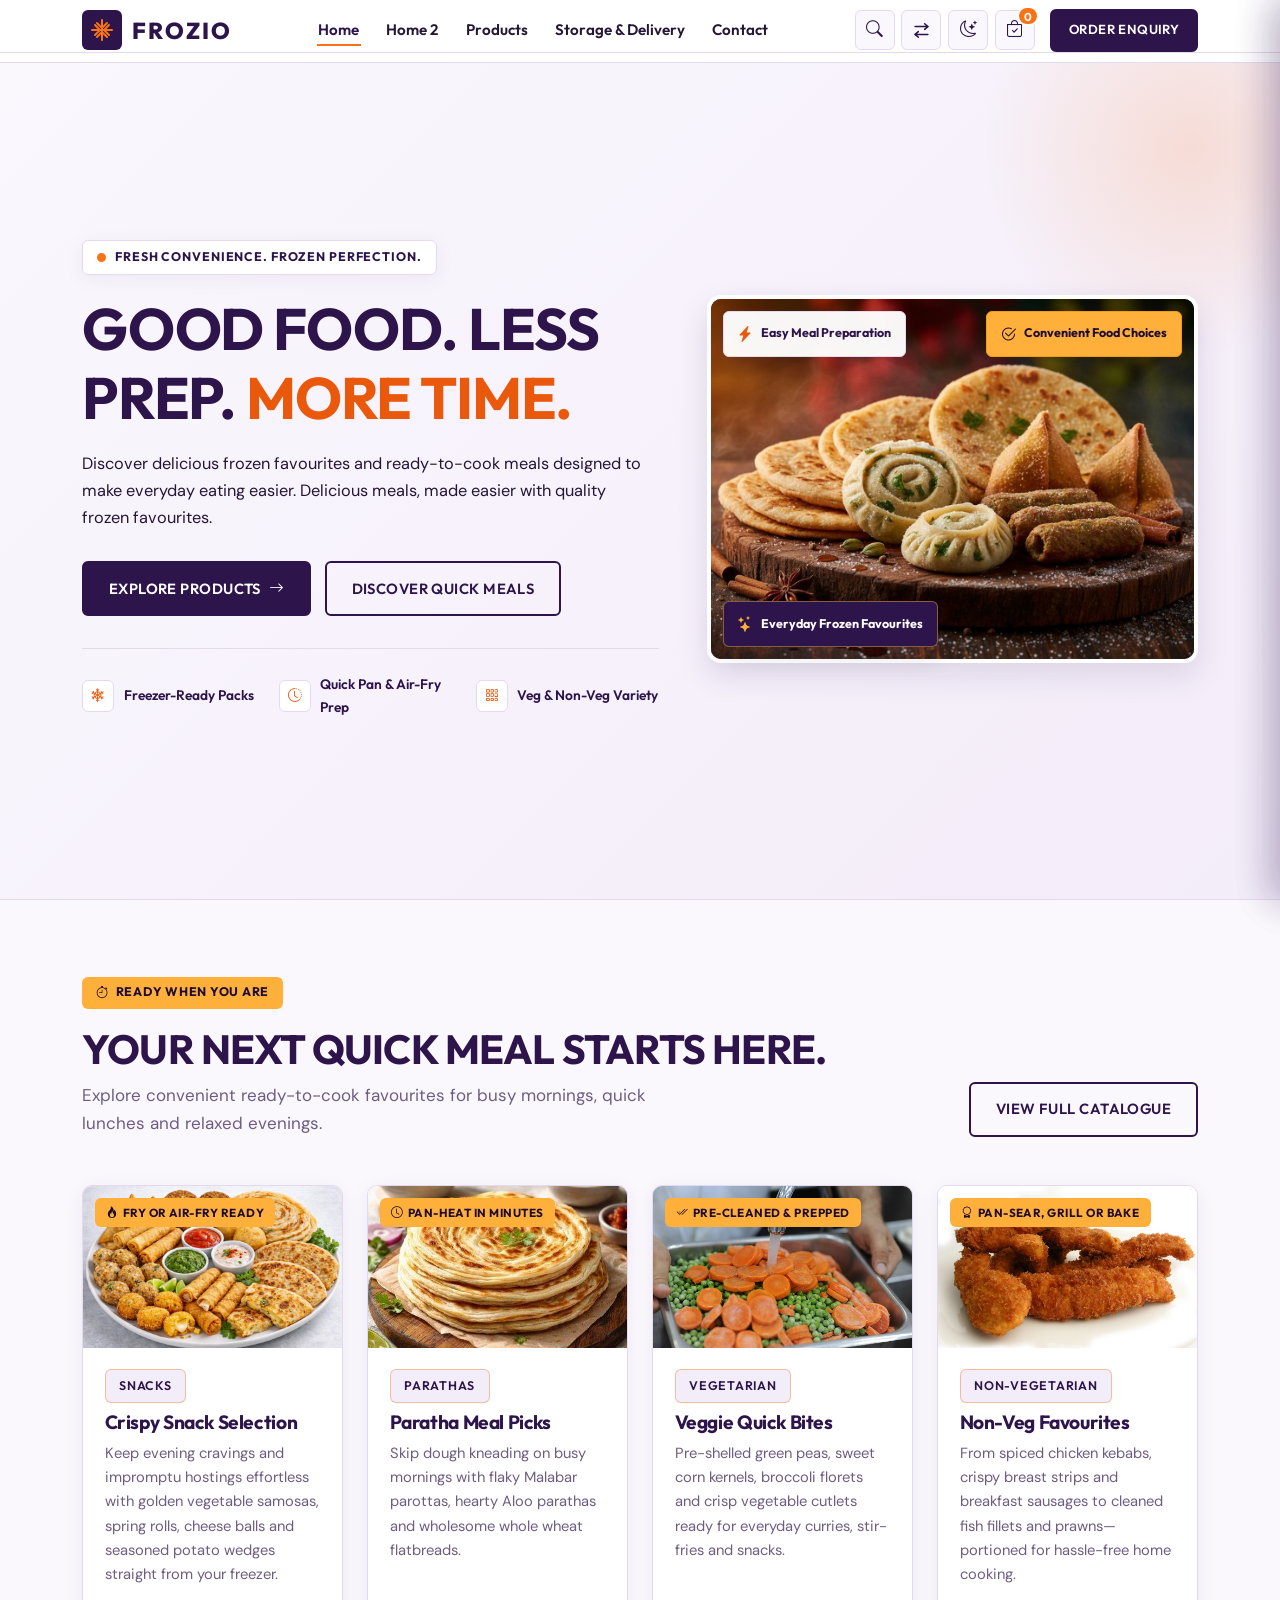
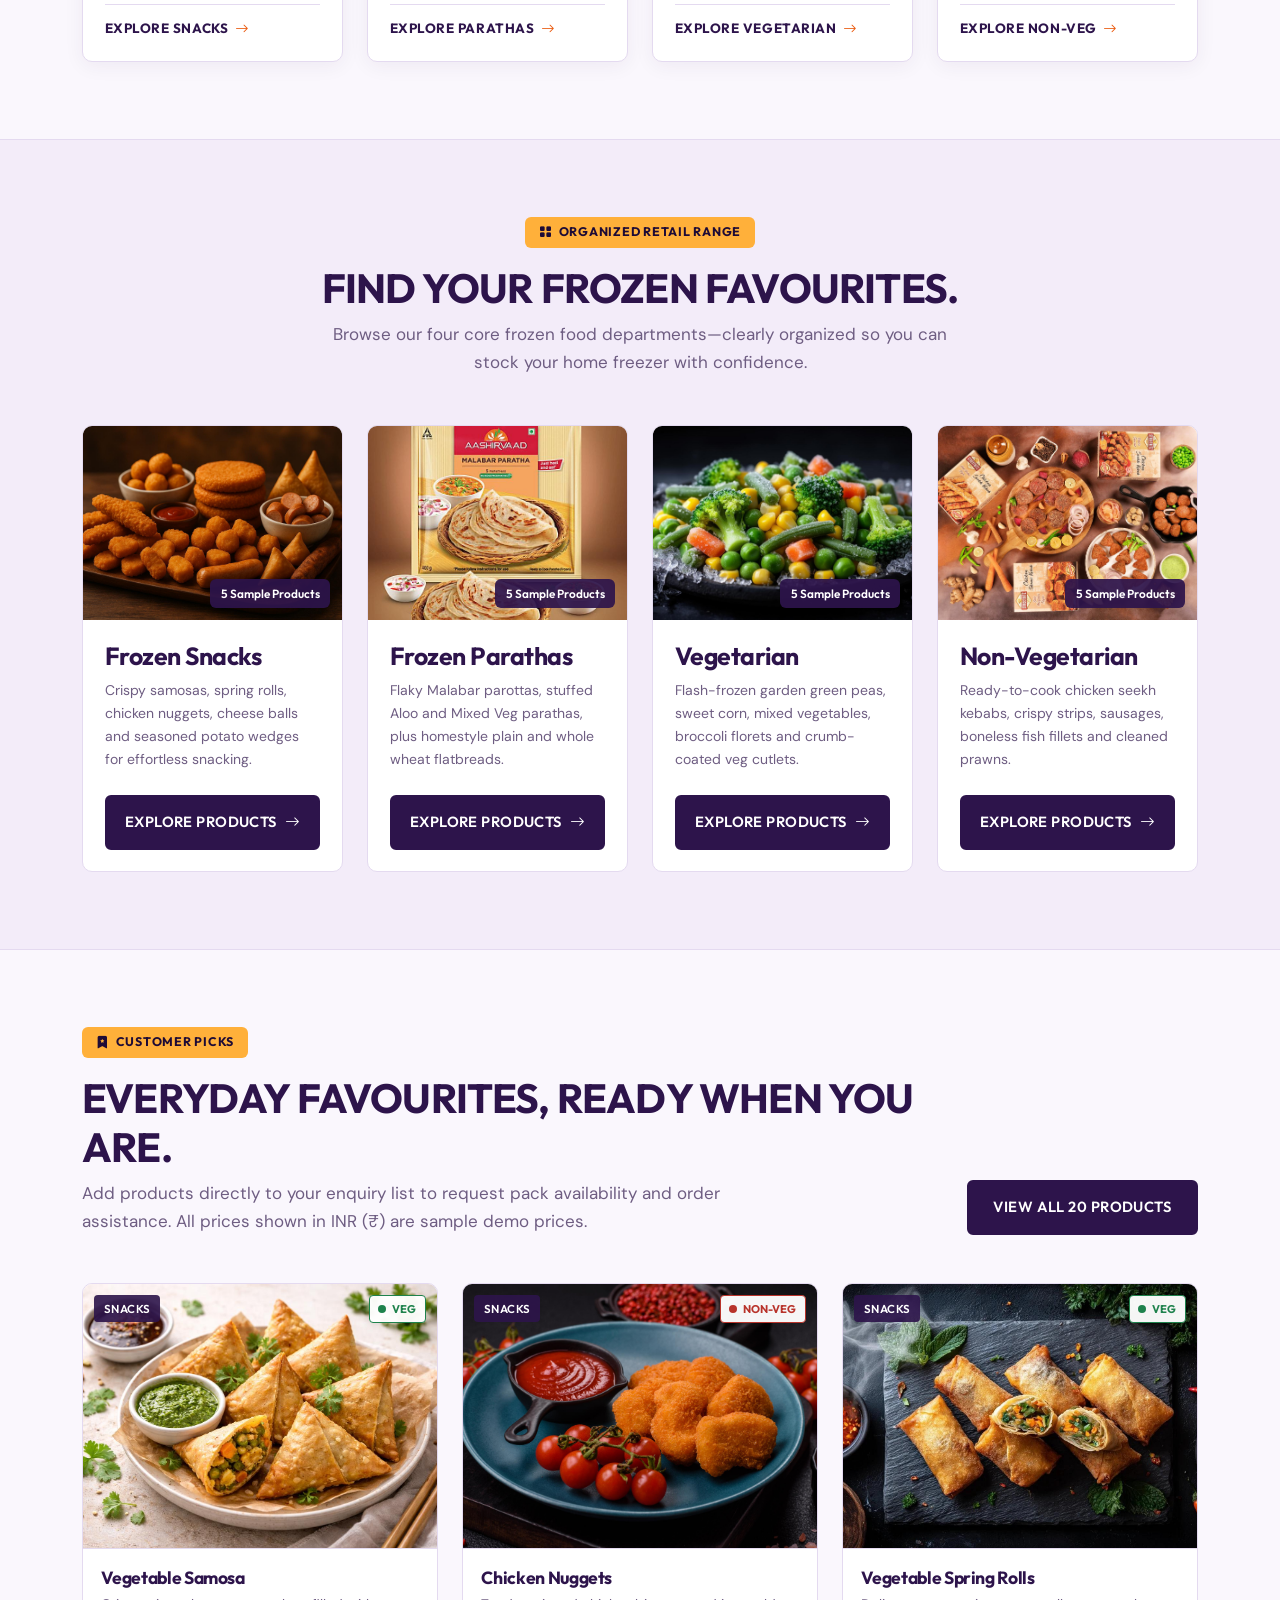
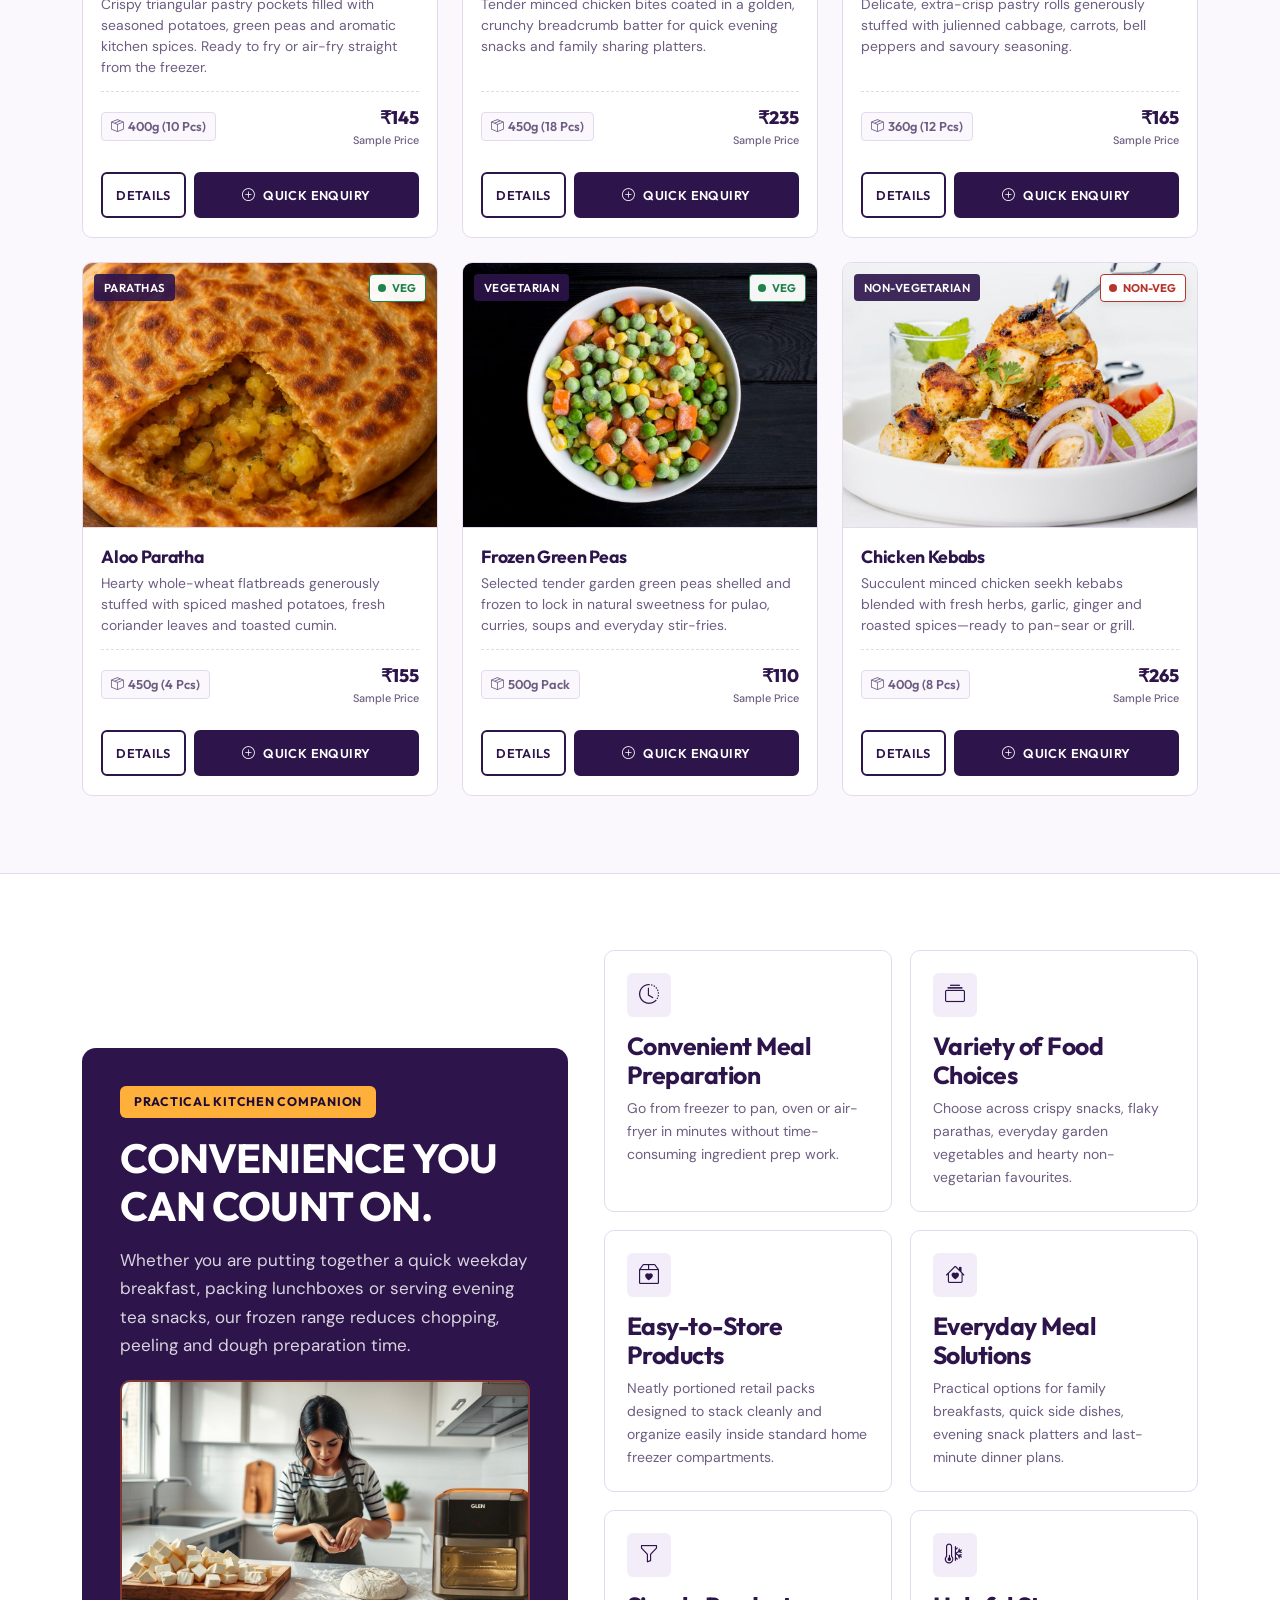
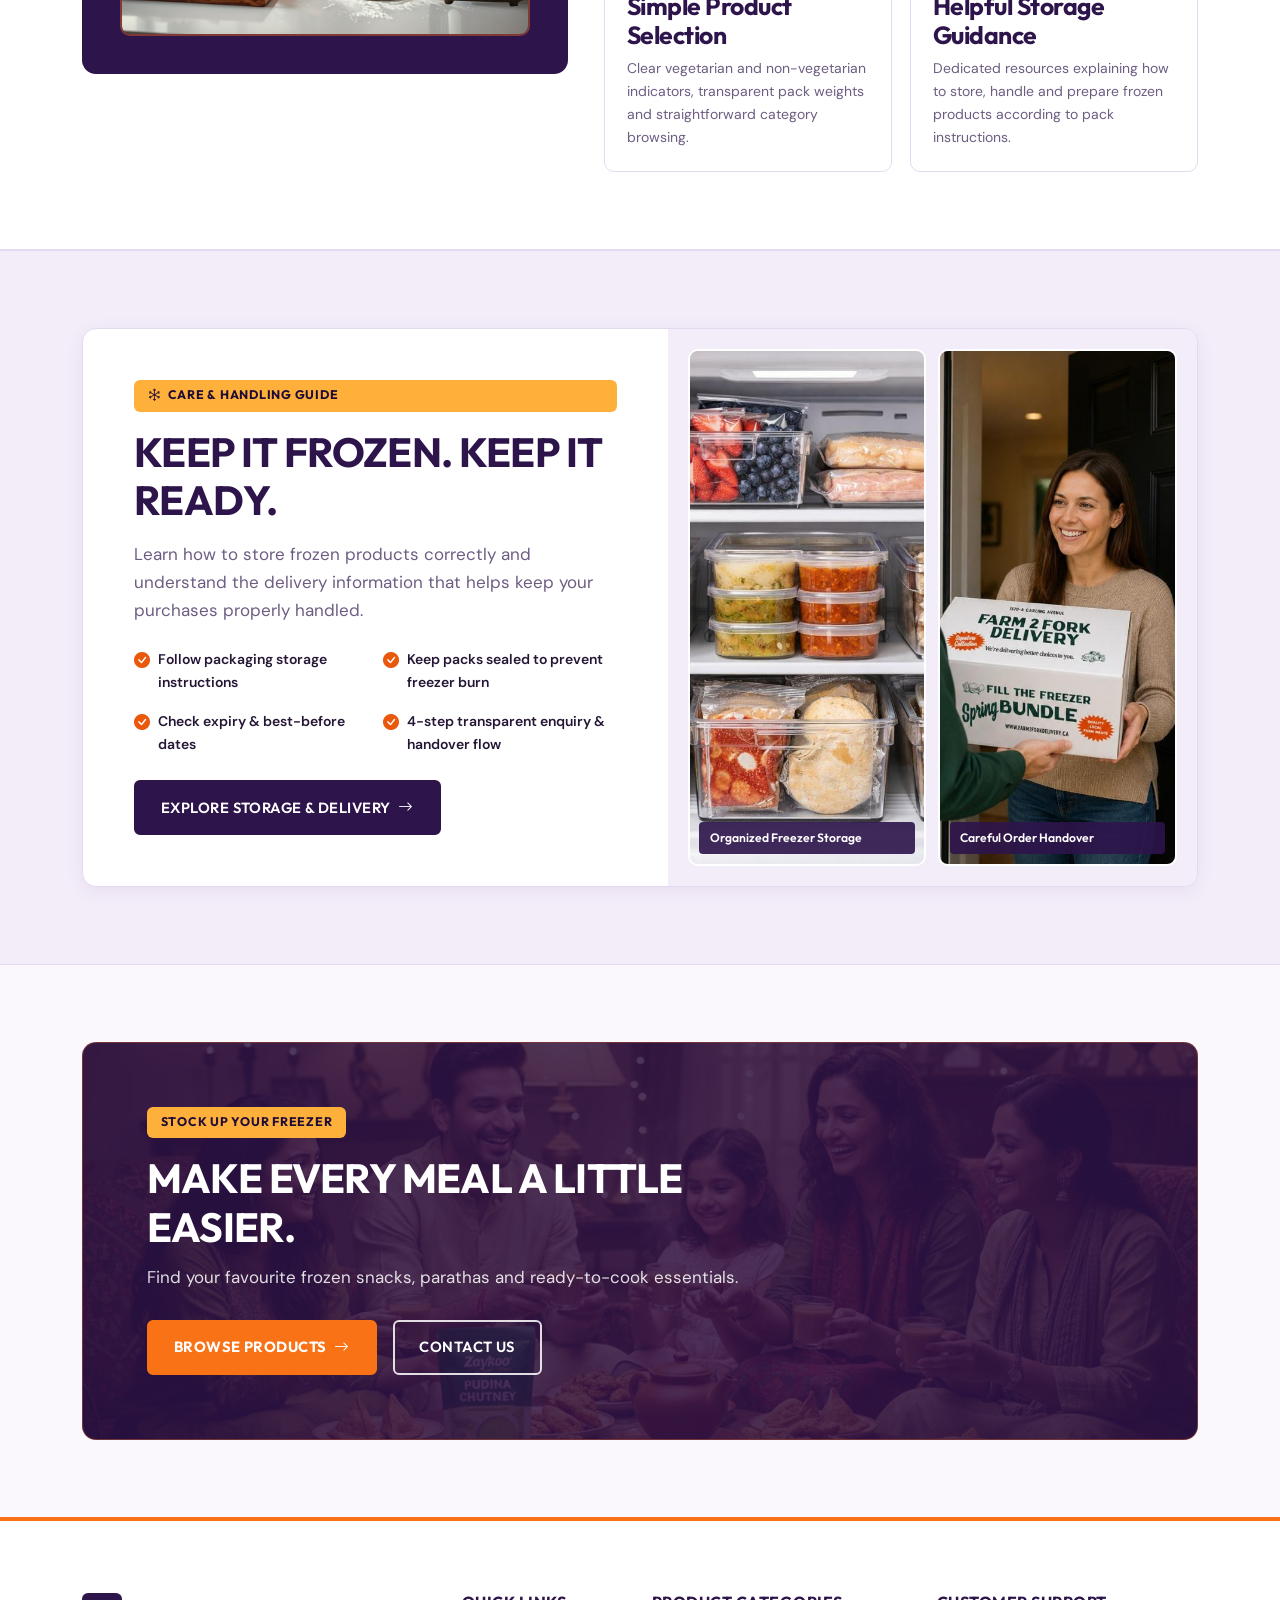
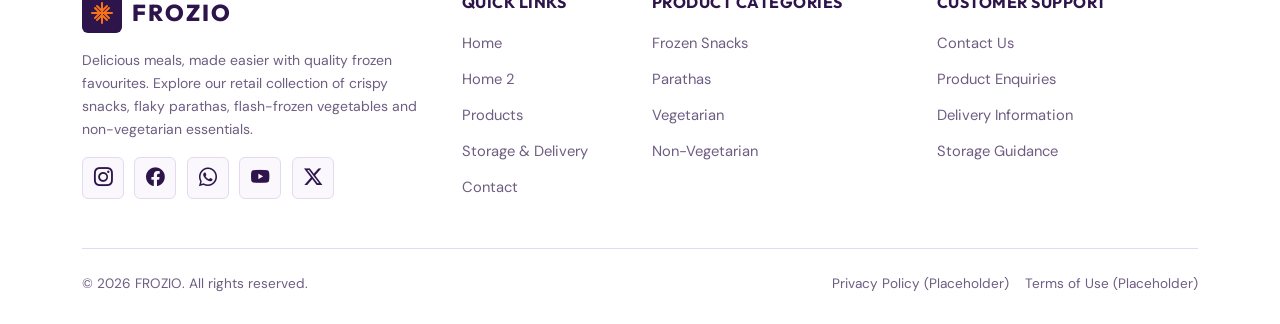
==== commit 6eea2694: "second commit" ====
--- a/index.html
+++ b/index.html
@@ -62,7 +62,12 @@
           </button>
 
           <button type="button" class="icon-action-btn" id="rtlToggleBtn" data-toggle-rtl aria-pressed="false" aria-label="Toggle RTL or LTR layout direction" title="Toggle RTL / LTR">
-            <span class="rtl-badge-text">RTL</span>
+            <svg class="rtl-toggle-icon" width="19" height="19" viewBox="0 0 24 24" fill="none" stroke="currentColor" stroke-width="2" stroke-linecap="round" stroke-linejoin="round" aria-hidden="true">
+              <path d="M4 7h16"/>
+              <path d="M16 3.5 20 7l-4 3.5"/>
+              <path d="M20 17H4"/>
+              <path d="M8 13.5 4 17l4 3.5"/>
+            </svg>
           </button>
 
           <button type="button" class="icon-action-btn" id="themeToggleBtn" data-toggle-theme aria-pressed="false" aria-label="Toggle dark or light theme" title="Toggle Dark / Light Mode">
@@ -100,45 +105,60 @@
 
   <!-- Mobile Navigation Drawer -->
   <aside class="mobile-nav-drawer" id="mobileNavDrawer" aria-hidden="true" aria-label="Mobile Navigation">
-    <div>
-      <div class="mobile-drawer-header">
-        <span class="fw-bold" style="font-family: var(--font-heading); color: var(--navy-primary);">STORE NAVIGATION</span>
-        <button type="button" class="drawer-close-btn" id="mobileMenuCloseBtn" aria-label="Close navigation menu">
-          <i class="bi bi-x-lg"></i>
-        </button>
-      </div>
-      <div class="mobile-drawer-tools">
-        <form class="mobile-drawer-search-form" data-drawer-search-form role="search">
-          <input type="search" class="mobile-drawer-search-input" placeholder="Search frozen foods..." aria-label="Search frozen food products">
-          <button type="submit" class="btn-brand-primary py-2 px-3" aria-label="Submit search"><i class="bi bi-search"></i></button>
-        </form>
-        <div class="mobile-drawer-actions-grid">
-          <button type="button" class="mobile-drawer-action-item" data-open-cart aria-label="Open Enquiry Cart">
+    <div class="mobile-drawer-header">
+      <span class="fw-bold" style="font-family: var(--font-heading); color: var(--navy-primary);">STORE NAVIGATION</span>
+      <button type="button" class="drawer-close-btn" id="mobileMenuCloseBtn" aria-label="Close navigation menu">
+        <i class="bi bi-x-lg"></i>
+      </button>
+    </div>
+
+    <div class="mobile-drawer-body">
+      <ul class="mobile-nav-links">
+        <li><a href="index.html" class="nav-link-item active" aria-current="page">Home</a></li>
+        <li><a href="home-2.html" class="nav-link-item">Home 2</a></li>
+        <li><a href="products.html" class="nav-link-item">Products</a></li>
+        <li><a href="storage-delivery.html" class="nav-link-item">Storage &amp; Delivery</a></li>
+        <li><a href="contact.html" class="nav-link-item">Contact</a></li>
+      </ul>
+
+      <div class="mobile-drawer-controls">
+        <div class="mobile-drawer-icon-row">
+          <button type="button" class="icon-action-btn" id="drawerSearchToggleBtn" data-toggle-drawer-search aria-expanded="false" aria-controls="mobileDrawerSearchBar" aria-label="Toggle product search" title="Search Products">
+            <i class="bi bi-search"></i>
+          </button>
+
+          <button type="button" class="icon-action-btn" data-toggle-rtl aria-pressed="false" aria-label="Toggle RTL or LTR layout direction" title="Toggle RTL / LTR">
+            <svg class="rtl-toggle-icon" width="19" height="19" viewBox="0 0 24 24" fill="none" stroke="currentColor" stroke-width="2" stroke-linecap="round" stroke-linejoin="round" aria-hidden="true">
+              <path d="M4 7h16"/>
+              <path d="M16 3.5 20 7l-4 3.5"/>
+              <path d="M20 17H4"/>
+              <path d="M8 13.5 4 17l4 3.5"/>
+            </svg>
+          </button>
+        </div>
+
+        <div class="mobile-drawer-search-bar" id="mobileDrawerSearchBar">
+          <form class="mobile-drawer-search-form" data-drawer-search-form role="search">
+            <input type="search" class="mobile-drawer-search-input" placeholder="Search frozen foods..." aria-label="Search frozen food products">
+            <button type="submit" class="btn-brand-primary py-2 px-3" aria-label="Submit search"><i class="bi bi-search"></i></button>
+          </form>
+        </div>
+
+        <div class="mobile-drawer-icon-row">
+          <button type="button" class="icon-action-btn" data-toggle-theme aria-pressed="false" aria-label="Toggle dark or light theme" title="Toggle Dark / Light Mode">
+            <i class="bi bi-moon-stars"></i>
+          </button>
+
+          <button type="button" class="icon-action-btn" data-open-cart aria-label="Open Enquiry Cart" title="Enquiry Cart">
             <i class="bi bi-bag-check"></i>
-            <span>Cart</span>
             <span class="cart-count-badge">0</span>
           </button>
-          <button type="button" class="mobile-drawer-action-item" data-toggle-theme aria-pressed="false" aria-label="Toggle dark or light theme">
-            <i class="bi bi-moon-stars"></i>
-            <span>Theme</span>
-          </button>
-          <button type="button" class="mobile-drawer-action-item" data-toggle-rtl aria-pressed="false" aria-label="Toggle RTL or LTR layout">
-            <span class="rtl-badge-text">RTL</span>
-          </button>
-        </div>
-      </div>
-      <ul class="mobile-nav-links">
-        <li><a href="index.html" class="active"><span>Home</span> <i class="bi bi-chevron-right"></i></a></li>
-        <li><a href="home-2.html"><span>Home 2</span> <i class="bi bi-chevron-right"></i></a></li>
-        <li><a href="products.html"><span>Products</span> <i class="bi bi-chevron-right"></i></a></li>
-        <li><a href="storage-delivery.html"><span>Storage &amp; Delivery</span> <i class="bi bi-chevron-right"></i></a></li>
-        <li><a href="contact.html"><span>Contact</span> <i class="bi bi-chevron-right"></i></a></li>
-        <li><a href="contact.html"><span>Order Enquiry</span> <i class="bi bi-arrow-up-right-circle"></i></a></li>
-      </ul>
-    </div>
-    <div class="mobile-drawer-footer">
-      <p class="small mb-2 fw-semibold" style="color: var(--navy-primary);">FRESH CONVENIENCE. FROZEN PERFECTION.</p>
-      <a href="products.html" class="btn-brand-primary w-100">Explore Frozen Range</a>
+        </div>
+
+        <div class="mobile-drawer-cta-wrap">
+          <a href="contact.html" class="btn-brand-primary mobile-drawer-cta">Order Enquiry</a>
+        </div>
+      </div>
     </div>
   </aside>
 
@@ -285,7 +305,7 @@
           <!-- Selection 2: Paratha Meal Picks -->
           <article class="quick-pick-card">
             <div class="quick-pick-media">
-              <img src="assets/images/aloo-paratha.webp" alt="Paratha Meal Picks featuring warm stuffed aloo paratha on a plate" loading="lazy" width="600" height="375">
+              <img src="assets/images/malabar-paratha.webp" alt="Paratha Meal Picks featuring flaky layered Malabar parathas" loading="lazy" width="600" height="375">
               <span class="prep-convenience-label"><i class="bi bi-clock me-1"></i>Pan-Heat in Minutes</span>
             </div>
             <div class="quick-pick-body">
@@ -305,7 +325,7 @@
           <!-- Selection 3: Veggie Quick Bites -->
           <article class="quick-pick-card">
             <div class="quick-pick-media">
-              <img src="assets/images/green-peas.webp" alt="Veggie Quick Bites with flash-frozen green peas and vegetables" loading="lazy" width="600" height="375">
+              <img src="assets/images/mixed-vegetables.webp" alt="Veggie Quick Bites with fresh peas, carrots and garden vegetables" loading="lazy" width="600" height="375">
               <span class="prep-convenience-label"><i class="bi bi-check2-all me-1"></i>Pre-Cleaned &amp; Prepped</span>
             </div>
             <div class="quick-pick-body">
@@ -325,7 +345,7 @@
           <!-- Selection 4: Non-Veg Favourites -->
           <article class="quick-pick-card">
             <div class="quick-pick-media">
-              <img src="assets/images/chicken-kebab.webp" alt="Non-Veg Favourites featuring spiced chicken seekh kebabs and golden strips" loading="lazy" width="600" height="375">
+              <img src="assets/images/chicken-strips.webp" alt="Non-Veg Favourites featuring crispy golden chicken breast strips" loading="lazy" width="600" height="375">
               <span class="prep-convenience-label"><i class="bi bi-award me-1"></i>Pan-Sear, Grill or Bake</span>
             </div>
             <div class="quick-pick-body">
@@ -772,16 +792,16 @@
         <!-- Brand Column -->
         <div class="col-lg-4 col-md-6">
           <a href="index.html" class="brand-logo mb-3">
-            <span class="brand-logo-mark" style="background-color: var(--mint-secondary); color: #FFFFFF;" aria-hidden="true">
-              <svg width="22" height="22" viewBox="0 0 24 24" fill="none" stroke="currentColor" stroke-width="2.2" stroke-linecap="round" stroke-linejoin="round">
+            <span class="brand-logo-mark" aria-hidden="true">
+              <svg width="24" height="24" viewBox="0 0 24 24" fill="none" stroke="currentColor" stroke-width="2" stroke-linecap="round" stroke-linejoin="round">
                 <path d="M12 2v20M17 5l-5 5-5-5M17 19l-5-5-5 5M2 12h20M5 7l5 5-5 5M19 7l-5 5 5 5"/>
               </svg>
             </span>
             <span class="brand-logo-text">
-              <span class="brand-logo-title text-white">FROZIO</span>
+              <span class="brand-logo-title">FROZIO</span>
             </span>
           </a>
-          <p class="small mb-3" style="color: rgba(255,255,255,0.8); max-width: 340px;">
+          <p class="small mb-3" style="max-width: 340px;">
             Delicious meals, made easier with quality frozen favourites. Explore our retail collection of crispy snacks, flaky parathas, flash-frozen vegetables and non-vegetarian essentials.
           </p>
           <div class="contact-social-links" aria-label="Social Media Links">
@@ -841,12 +861,17 @@
       <div class="footer-bottom">
         <div>&copy; 2026 FROZIO. All rights reserved.</div>
         <div class="d-flex gap-3">
-          <a href="storage-delivery.html#faq-section" class="text-white-50">Privacy Policy (Placeholder)</a>
-          <a href="storage-delivery.html#faq-section" class="text-white-50">Terms of Use (Placeholder)</a>
+          <a href="storage-delivery.html#faq-section">Privacy Policy (Placeholder)</a>
+          <a href="storage-delivery.html#faq-section">Terms of Use (Placeholder)</a>
         </div>
       </div>
     </div>
   </footer>
+
+  <!-- Back to Top Button -->
+  <button type="button" class="back-to-top-btn" id="backToTopBtn" aria-label="Scroll back to top" title="Back to Top">
+    <i class="bi bi-arrow-up" aria-hidden="true"></i>
+  </button>
 
   <!-- Main Application Script -->
   <script src="assets/js/main.js"></script>
--- a/assets/css/style.css
+++ b/assets/css/style.css
@@ -59,13 +59,17 @@
 
 body {
   margin: 0;
-  padding: 72px 0 0;
+  padding: 59px 0 0;
   font-family: var(--font-body);
   color: var(--text-main);
   background-color: var(--bg-ice-white);
   line-height: 1.65;
   overflow-x: hidden;
   -webkit-font-smoothing: antialiased;
+}
+
+[hidden] {
+  display: none !important;
 }
 
 h1, h2, h3, h4, h5, h6 {
@@ -295,11 +299,11 @@
   background-color: var(--surface-white);
   border-bottom: 1px solid var(--border-color);
   transition: padding var(--transition-fast), box-shadow var(--transition-fast), background-color var(--transition-fast);
-  padding: 0.85rem 0;
+  padding: 0.55rem 0;
 }
 
 .site-header.is-scrolled {
-  padding: 0.6rem 0;
+  padding: 0.42rem 0;
   box-shadow: 0 6px 24px rgba(45, 20, 75, 0.12);
 }
 
@@ -307,7 +311,7 @@
   display: flex;
   align-items: center;
   justify-content: space-between;
-  gap: 1rem;
+  gap: 0.75rem;
 }
 
 .brand-logo {
@@ -358,7 +362,7 @@
 .nav-list {
   display: flex;
   align-items: center;
-  gap: 1.75rem;
+  gap: 1.15rem;
   list-style: none;
   margin: 0;
   padding: 0;
@@ -400,14 +404,14 @@
 .header-actions {
   display: flex;
   align-items: center;
-  gap: 0.55rem;
+  gap: 0.42rem;
   flex-shrink: 0;
 }
 
 .icon-action-btn {
   position: relative;
-  width: 42px;
-  height: 42px;
+  width: 40px;
+  height: 40px;
   border-radius: var(--radius-sm);
   border: 1px solid var(--border-color);
   background-color: var(--bg-ice-white);
@@ -415,7 +419,7 @@
   display: inline-flex;
   align-items: center;
   justify-content: center;
-  font-size: 1.1rem;
+  font-size: 1.05rem;
   cursor: pointer;
   transition: all var(--transition-fast);
 }
@@ -456,8 +460,8 @@
 }
 
 .hamburger-btn {
-  width: 42px;
-  height: 42px;
+  width: 40px;
+  height: 40px;
   border-radius: var(--radius-sm);
   border: 1px solid var(--navy-primary);
   background-color: var(--navy-primary);
@@ -465,7 +469,7 @@
   display: inline-flex;
   align-items: center;
   justify-content: center;
-  font-size: 1.3rem;
+  font-size: 1.25rem;
   cursor: pointer;
   transition: all var(--transition-fast);
 }
@@ -486,14 +490,22 @@
 @media (min-width: 1025px) {
   .desktop-nav {
     display: block;
+    margin-inline: auto;
   }
   .header-cta-desktop {
     display: inline-flex;
-    padding: 0.62rem 1.15rem;
-    font-size: 0.84rem;
+    margin-inline-start: 0.55rem;
+    padding: 0.54rem 1.05rem;
+    font-size: 0.82rem;
   }
   .hamburger-btn {
     display: none;
+  }
+}
+
+@media (min-width: 1200px) {
+  .nav-list {
+    gap: 1.5rem;
   }
 }
 
@@ -545,7 +557,6 @@
   transition: transform var(--transition-smooth);
   display: flex;
   flex-direction: column;
-  justify-content: space-between;
   overflow-y: auto;
 }
 
@@ -557,7 +568,7 @@
   display: flex;
   align-items: center;
   justify-content: space-between;
-  padding: 1.15rem 1.25rem;
+  padding: 1.05rem 1.25rem;
   border-bottom: 1px solid var(--border-color);
   background-color: var(--bg-ice-white);
 }
@@ -581,39 +592,60 @@
   border-color: var(--mint-secondary);
 }
 
+.mobile-drawer-body {
+  flex: 1;
+  display: flex;
+  flex-direction: column;
+  align-items: center;
+  gap: 1.35rem;
+  padding: 1.75rem 1.25rem 2rem;
+  text-align: center;
+}
+
 .mobile-nav-links {
   list-style: none;
-  margin: 0;
-  padding: 1.25rem;
+  margin: auto 0 0;
+  padding: 0;
   display: flex;
   flex-direction: column;
-  gap: 0.45rem;
-}
-
-.mobile-nav-links a {
-  display: flex;
-  align-items: center;
-  justify-content: space-between;
-  padding: 0.85rem 1rem;
-  border-radius: var(--radius-sm);
-  font-family: var(--font-heading);
-  font-weight: 600;
-  font-size: 1.02rem;
-  color: var(--navy-primary);
-  border: 1px solid transparent;
-}
-
-.mobile-nav-links a:hover,
-.mobile-nav-links a.active {
-  background-color: var(--bg-soft-mint);
-  border-color: rgba(249, 115, 22, 0.45);
-}
-
-.mobile-drawer-tools {
-  padding: 1rem 1.25rem 0.25rem;
+  align-items: center;
+  gap: 0.65rem;
+  width: 100%;
+}
+
+.mobile-nav-links .nav-link-item {
+  display: inline-block;
+  text-align: center;
+  font-size: 1.04rem;
+  padding: 0.45rem 0.2rem;
+}
+
+.mobile-drawer-controls {
   display: flex;
   flex-direction: column;
+  align-items: center;
   gap: 0.75rem;
+  width: 100%;
+  margin: 0 0 auto;
+}
+
+.mobile-drawer-icon-row {
+  display: flex;
+  align-items: center;
+  justify-content: center;
+  gap: 0.65rem;
+}
+
+.mobile-drawer-search-bar {
+  width: 100%;
+  max-height: 0;
+  overflow: hidden;
+  transition: max-height var(--transition-smooth), margin var(--transition-smooth);
+}
+
+.mobile-drawer-search-bar.is-open {
+  max-height: 64px;
+  margin: 0.1rem 0;
 }
 
 .mobile-drawer-search-form {
@@ -625,7 +657,7 @@
 .mobile-drawer-search-input {
   flex: 1;
   min-width: 0;
-  padding: 0.6rem 0.85rem;
+  padding: 0.55rem 0.85rem;
   border: 1px solid var(--border-color);
   border-radius: var(--radius-sm);
   font-family: var(--font-body);
@@ -640,51 +672,16 @@
   background-color: var(--surface-white);
 }
 
-.mobile-drawer-actions-grid {
-  display: grid;
-  grid-template-columns: repeat(3, 1fr);
-  gap: 0.5rem;
-}
-
-.mobile-drawer-action-item {
-  position: relative;
-  display: flex;
-  align-items: center;
+.mobile-drawer-cta-wrap {
+  display: flex;
   justify-content: center;
-  gap: 0.45rem;
-  padding: 0.65rem 0.5rem;
-  border: 1px solid var(--border-color);
-  border-radius: var(--radius-sm);
-  background-color: var(--bg-ice-white);
-  color: var(--navy-primary);
-  font-family: var(--font-heading);
-  font-weight: 700;
-  font-size: 0.8rem;
-  cursor: pointer;
-  transition: all var(--transition-fast);
-}
-
-.mobile-drawer-action-item:hover {
-  background-color: var(--bg-soft-mint);
-  border-color: var(--mint-secondary);
-}
-
-[data-theme="dark"] .mobile-drawer-action-item {
-  background-color: #2D144B;
-  color: #FFFFFF;
-  border-color: var(--border-color);
-}
-
-[data-theme="dark"] .mobile-drawer-action-item:hover {
-  background-color: var(--mint-secondary);
-  color: #FFFFFF;
-  border-color: var(--mint-secondary);
-}
-
-.mobile-drawer-footer {
-  padding: 1.25rem;
-  border-top: 1px solid var(--border-color);
-  background-color: var(--bg-ice-white);
+  width: 100%;
+  margin-top: 0.25rem;
+}
+
+.mobile-drawer-cta {
+  padding: 0.65rem 1.35rem;
+  font-size: 0.86rem;
 }
 
 /* Search Bar Overlay */
@@ -725,10 +722,18 @@
    ========================================================================== */
 .hero-section {
   position: relative;
-  padding: clamp(2.5rem, 5vw, 4.75rem) 0;
+  min-height: calc(100vh - 59px);
+  display: flex;
+  align-items: center;
+  padding: clamp(1.75rem, 3.5vh, 3.5rem) 0;
   background: linear-gradient(135deg, var(--bg-ice-white) 0%, var(--bg-soft-mint) 100%);
   border-bottom: 1px solid var(--border-color);
   overflow: hidden;
+}
+
+.hero-section > .container {
+  width: 100%;
+  min-width: 0;
 }
 
 .hero-section::before {
@@ -1113,7 +1118,7 @@
   }
 }
 
-@media (min-width: 1024px) {
+@media (min-width: 1200px) {
   .category-showcase-grid {
     grid-template-columns: repeat(4, 1fr);
   }
@@ -1201,6 +1206,36 @@
 @media (min-width: 1200px) {
   .product-grid-4 {
     grid-template-columns: repeat(4, 1fr);
+  }
+}
+
+#productsCatalogGrid {
+  display: flex;
+  flex-wrap: wrap;
+  justify-content: center;
+  gap: 1.5rem;
+}
+
+#productsCatalogGrid .product-card {
+  flex: 0 0 100%;
+  min-width: 0;
+}
+
+@media (min-width: 576px) {
+  #productsCatalogGrid .product-card {
+    flex: 0 0 calc((100% - 1.52rem) / 2);
+  }
+}
+
+@media (min-width: 992px) {
+  #productsCatalogGrid .product-card {
+    flex: 0 0 calc((100% - 3.02rem) / 3);
+  }
+}
+
+@media (min-width: 1200px) {
+  #productsCatalogGrid .product-card {
+    flex: 0 0 calc((100% - 4.52rem) / 4);
   }
 }
 
@@ -1358,10 +1393,22 @@
   font-weight: 500;
 }
 
+.product-card-actions {
+  display: grid;
+  grid-template-columns: auto 1fr;
+  gap: 0.5rem;
+  align-items: stretch;
+}
+
+.btn-card-details {
+  padding: 0.65rem 0.8rem;
+  font-size: 0.8rem;
+}
+
 .btn-add-enquiry {
   width: 100%;
-  padding: 0.68rem 1rem;
-  font-size: 0.84rem;
+  padding: 0.65rem 0.8rem;
+  font-size: 0.8rem;
 }
 
 .btn-add-enquiry.is-added {
@@ -2074,15 +2121,47 @@
 }
 
 .form-control-brand {
+  display: block;
   width: 100%;
+  box-sizing: border-box;
   padding: 0.72rem 0.95rem;
   border: 1px solid var(--border-color);
   border-radius: var(--radius-sm);
   font-family: var(--font-body);
   font-size: 0.95rem;
+  line-height: 1.5;
   color: var(--text-main);
   background-color: var(--bg-ice-white);
   transition: border-color var(--transition-fast), background-color var(--transition-fast);
+}
+
+input.form-control-brand,
+select.form-control-brand {
+  height: 50px;
+}
+
+select.form-control-brand {
+  -webkit-appearance: none;
+  appearance: none;
+  padding-right: 2.5rem;
+  background-image: url("data:image/svg+xml,%3Csvg xmlns='http://www.w3.org/2000/svg' width='14' height='14' viewBox='0 0 16 16' fill='none'%3E%3Cpath d='M3.5 6L8 10.5L12.5 6' stroke='%23241136' stroke-width='1.8' stroke-linecap='round' stroke-linejoin='round'/%3E%3C/svg%3E");
+  background-repeat: no-repeat;
+  background-position: right 0.95rem center;
+  background-size: 14px 14px;
+}
+
+[data-theme="dark"] select.form-control-brand {
+  background-image: url("data:image/svg+xml,%3Csvg xmlns='http://www.w3.org/2000/svg' width='14' height='14' viewBox='0 0 16 16' fill='none'%3E%3Cpath d='M3.5 6L8 10.5L12.5 6' stroke='%23FFFFFF' stroke-width='1.8' stroke-linecap='round' stroke-linejoin='round'/%3E%3C/svg%3E");
+}
+
+[dir="rtl"] select.form-control-brand {
+  padding-right: 0.95rem;
+  padding-left: 2.5rem;
+  background-position: left 0.95rem center;
+}
+
+textarea.form-control-brand {
+  min-height: 125px;
 }
 
 .form-control-brand:focus {
@@ -2111,8 +2190,8 @@
    16. GLOBAL FOOTER
    ========================================================================== */
 .site-footer {
-  background-color: var(--navy-primary);
-  color: #FFFFFF;
+  background-color: var(--surface-white);
+  color: var(--text-secondary);
   padding: clamp(3rem, 6vw, 4.5rem) 0 1.75rem;
   border-top: 4px solid var(--mint-secondary);
 }
@@ -2121,7 +2200,7 @@
   font-family: var(--font-heading);
   font-weight: 700;
   font-size: 1rem;
-  color: #FFFFFF;
+  color: var(--navy-primary);
   letter-spacing: 0.03em;
   text-transform: uppercase;
   margin-bottom: 1.15rem;
@@ -2137,7 +2216,7 @@
 }
 
 .footer-links a {
-  color: rgba(255, 255, 255, 0.8);
+  color: var(--text-secondary);
   font-size: 0.92rem;
   transition: color var(--transition-fast), transform var(--transition-fast);
   display: inline-block;
@@ -2148,22 +2227,130 @@
   transform: translateX(3px);
 }
 
+.site-footer .social-icon-link {
+  background-color: var(--bg-ice-white);
+  border-color: var(--border-color);
+  color: var(--navy-primary) !important;
+}
+
+.site-footer .social-icon-link:hover,
+.site-footer .social-icon-link:focus-visible {
+  background-color: var(--mint-secondary);
+  border-color: var(--mint-secondary);
+  color: #FFFFFF !important;
+}
+
+.footer-enquiry-link {
+  color: var(--mint-hover) !important;
+  font-weight: 600;
+}
+
 .footer-bottom {
   margin-top: 3rem;
   padding-top: 1.5rem;
-  border-top: 1px solid rgba(255, 255, 255, 0.14);
+  border-top: 1px solid var(--border-color);
   display: flex;
   flex-direction: column;
   gap: 0.75rem;
   justify-content: space-between;
   align-items: center;
   font-size: 0.85rem;
-  color: rgba(255, 255, 255, 0.75);
+  color: var(--text-secondary);
+}
+
+.footer-bottom a {
+  color: var(--text-secondary);
+}
+
+.footer-bottom a:hover {
+  color: var(--mint-secondary);
 }
 
 @media (min-width: 768px) {
   .footer-bottom {
     flex-direction: row;
+  }
+}
+
+/* ==========================================================================
+   16B. BACK TO TOP BUTTON
+   ========================================================================== */
+.back-to-top-btn {
+  position: fixed;
+  bottom: 1.5rem;
+  inset-inline-end: 1.5rem;
+  z-index: 1020;
+  width: 46px;
+  height: 46px;
+  border-radius: 50%;
+  border: 2px solid var(--mint-secondary);
+  background-color: var(--navy-primary);
+  color: #FFFFFF;
+  display: inline-flex;
+  align-items: center;
+  justify-content: center;
+  font-size: 1.2rem;
+  cursor: pointer;
+  box-shadow: 0 8px 22px rgba(45, 20, 75, 0.24);
+  opacity: 0;
+  visibility: hidden;
+  transform: translateY(16px) scale(0.9);
+  pointer-events: none;
+  transition: opacity var(--transition-fast), visibility var(--transition-fast), transform 0.25s cubic-bezier(0.22, 1, 0.36, 1), background-color var(--transition-fast), border-color var(--transition-fast), box-shadow var(--transition-fast), color var(--transition-fast);
+}
+
+.back-to-top-btn.is-visible {
+  opacity: 1;
+  visibility: visible;
+  transform: translateY(0) scale(1);
+  pointer-events: auto;
+}
+
+.back-to-top-btn i {
+  transition: transform 0.25s cubic-bezier(0.22, 1, 0.36, 1);
+  line-height: 1;
+}
+
+.back-to-top-btn:hover,
+.back-to-top-btn:focus-visible {
+  background-color: var(--mint-secondary);
+  border-color: var(--mint-hover);
+  color: #FFFFFF;
+  transform: translateY(-5px) scale(1.06);
+  box-shadow: 0 14px 28px rgba(249, 115, 22, 0.38);
+}
+
+.back-to-top-btn:hover i,
+.back-to-top-btn:focus-visible i {
+  transform: translateY(-2px);
+}
+
+.back-to-top-btn:active {
+  transform: translateY(-1px) scale(0.98);
+}
+
+[data-theme="dark"] .back-to-top-btn {
+  background-color: var(--mint-secondary);
+  border-color: var(--lime-accent);
+  color: #FFFFFF;
+  box-shadow: 0 8px 24px rgba(0, 0, 0, 0.45);
+}
+
+[data-theme="dark"] .back-to-top-btn:hover,
+[data-theme="dark"] .back-to-top-btn:focus-visible {
+  background-color: var(--lime-accent);
+  border-color: #FFFFFF;
+  color: #1E0B36;
+  box-shadow: 0 14px 30px rgba(255, 176, 58, 0.36);
+}
+
+@media (max-width: 575px) {
+  .back-to-top-btn {
+    bottom: 1rem;
+    inset-inline-end: 1rem;
+    width: 42px;
+    height: 42px;
+    font-size: 1.1rem;
   }
 }
 
@@ -2204,6 +2391,23 @@
   font-weight: 800;
   font-size: 0.72rem;
   letter-spacing: 0.04em;
+}
+
+.rtl-toggle-icon {
+  display: block;
+  flex-shrink: 0;
+}
+
+[data-toggle-rtl][aria-pressed="true"] {
+  background-color: var(--bg-soft-mint);
+  border-color: var(--mint-secondary);
+  color: var(--navy-primary);
+}
+
+[data-theme="dark"] [data-toggle-rtl][aria-pressed="true"] {
+  background-color: var(--mint-secondary);
+  border-color: var(--mint-secondary);
+  color: #FFFFFF;
 }
 
 /* Dark Theme Variable Overrides & Surface Styling */
@@ -2288,6 +2492,57 @@
   border-bottom-color: var(--border-color);
 }
 
+[data-theme="dark"] .site-footer {
+  background-color: var(--navy-dark);
+  color: rgba(255, 255, 255, 0.82);
+}
+
+[data-theme="dark"] .site-footer p {
+  color: rgba(255, 255, 255, 0.8);
+}
+
+[data-theme="dark"] .site-footer .footer-title {
+  color: #FFFFFF;
+}
+
+[data-theme="dark"] .site-footer .footer-links a {
+  color: rgba(255, 255, 255, 0.8);
+}
+
+[data-theme="dark"] .site-footer .footer-links a:hover {
+  color: var(--mint-secondary);
+}
+
+[data-theme="dark"] .site-footer .footer-enquiry-link {
+  color: var(--lime-accent) !important;
+}
+
+[data-theme="dark"] .site-footer .social-icon-link {
+  background-color: rgba(255, 255, 255, 0.1);
+  border-color: rgba(255, 255, 255, 0.22);
+  color: #FFFFFF !important;
+}
+
+[data-theme="dark"] .site-footer .social-icon-link:hover,
+[data-theme="dark"] .site-footer .social-icon-link:focus-visible {
+  background-color: var(--mint-secondary);
+  border-color: var(--mint-secondary);
+  color: #FFFFFF !important;
+}
+
+[data-theme="dark"] .site-footer .footer-bottom {
+  border-top-color: rgba(255, 255, 255, 0.14);
+  color: rgba(255, 255, 255, 0.75);
+}
+
+[data-theme="dark"] .site-footer .footer-bottom a {
+  color: rgba(255, 255, 255, 0.75);
+}
+
+[data-theme="dark"] .site-footer .footer-bottom a:hover {
+  color: var(--mint-secondary);
+}
+
 [data-theme="dark"] .icon-action-btn,
 [data-theme="dark"] .drawer-close-btn {
   background-color: #2D144B;
@@ -2410,6 +2665,21 @@
 [dir="rtl"] .bi-arrow-right::before {
   transform: scaleX(-1);
   display: inline-block;
+}
+
+[dir="rtl"] .site-footer .footer-links li > .bi.me-2 {
+  margin-right: 0 !important;
+  margin-left: 0.5rem !important;
+}
+
+[dir="rtl"] .footer-links a:hover {
+  transform: translateX(-3px);
+}
+
+@media (min-width: 992px) {
+  [dir="rtl"] [aria-labelledby="products-page-heading"] .text-lg-end {
+    text-align: left !important;
+  }
 }
 
 /* ==========================================================================
@@ -2427,7 +2697,7 @@
   }
 }
 
-@media (min-width: 992px) {
+@media (min-width: 1200px) {
   .prep-guide-grid {
     grid-template-columns: repeat(4, 1fr);
   }
@@ -2456,6 +2726,8 @@
   display: flex;
   align-items: center;
   justify-content: space-between;
+  flex-wrap: wrap;
+  gap: 0.5rem;
   margin-bottom: 1.25rem;
 }
 
@@ -2653,4 +2925,258 @@
   border-color: var(--border-color);
 }
 
-
+/* ==========================================================================
+   20. PRODUCTS PAGE — PRODUCT DETAILS PANEL
+   ========================================================================== */
+.product-detail-card {
+  background-color: var(--bg-ice-white);
+  border: 1px solid var(--border-color);
+  border-radius: var(--radius-lg);
+  padding: clamp(1.25rem, 3vw, 2.25rem);
+  box-shadow: var(--shadow-subtle);
+}
+
+.product-detail-grid {
+  display: grid;
+  grid-template-columns: 1fr;
+  gap: 2rem;
+  align-items: center;
+}
+
+@media (min-width: 992px) {
+  .product-detail-grid {
+    grid-template-columns: 0.92fr 1.08fr;
+    gap: 2.5rem;
+  }
+}
+
+.product-detail-media {
+  position: relative;
+  border-radius: var(--radius-md);
+  overflow: hidden;
+  border: 2px solid var(--surface-white);
+  box-shadow: var(--shadow-subtle);
+  aspect-ratio: 4 / 3;
+  background-color: var(--surface-white);
+}
+
+.product-detail-media img {
+  width: 100%;
+  height: 100%;
+  object-fit: cover;
+}
+
+.product-detail-topbar {
+  display: flex;
+  flex-wrap: wrap;
+  align-items: center;
+  justify-content: space-between;
+  gap: 0.75rem;
+  margin-bottom: 1.5rem;
+  padding-bottom: 1rem;
+  border-bottom: 1px solid var(--border-color);
+}
+
+.product-detail-topbar > * {
+  min-width: 0;
+}
+
+.product-detail-selector-wrap {
+  display: flex;
+  align-items: center;
+  gap: 0.6rem;
+  flex-wrap: wrap;
+  max-width: 100%;
+  min-width: 0;
+}
+
+.product-detail-selector-wrap .catalog-sort-select {
+  max-width: 100%;
+  min-width: 0;
+  text-overflow: ellipsis;
+}
+
+.product-detail-header {
+  display: flex;
+  flex-wrap: wrap;
+  align-items: baseline;
+  justify-content: space-between;
+  gap: 0.75rem;
+  margin-bottom: 0.65rem;
+}
+
+.product-detail-title {
+  margin-bottom: 0;
+  color: var(--navy-primary);
+}
+
+.product-detail-price {
+  font-family: var(--font-heading);
+  font-weight: 800;
+  font-size: 1.45rem;
+  color: var(--mint-hover);
+}
+
+.product-detail-specs {
+  display: flex;
+  flex-direction: column;
+  gap: 0.85rem;
+  margin: 1.25rem 0 1.5rem;
+}
+
+.product-detail-spec-item {
+  background-color: var(--surface-white);
+  border: 1px solid var(--border-color);
+  border-radius: var(--radius-sm);
+  padding: 0.9rem 1rem;
+  display: flex;
+  align-items: flex-start;
+  gap: 0.85rem;
+}
+
+.product-detail-spec-item > div {
+  min-width: 0;
+  flex: 1;
+}
+
+.product-detail-spec-icon {
+  width: 36px;
+  height: 36px;
+  border-radius: var(--radius-sm);
+  background-color: var(--bg-soft-mint);
+  color: var(--mint-hover);
+  display: inline-flex;
+  align-items: center;
+  justify-content: center;
+  font-size: 1.05rem;
+  flex-shrink: 0;
+}
+
+.product-detail-spec-label {
+  display: block;
+  font-family: var(--font-heading);
+  font-weight: 700;
+  font-size: 0.82rem;
+  text-transform: uppercase;
+  letter-spacing: 0.04em;
+  color: var(--navy-primary);
+  margin-bottom: 0.2rem;
+}
+
+.product-detail-spec-text {
+  font-size: 0.9rem;
+  color: var(--text-secondary);
+  margin: 0;
+  line-height: 1.5;
+}
+
+.product-detail-qty-row {
+  display: flex;
+  flex-wrap: wrap;
+  align-items: center;
+  justify-content: space-between;
+  gap: 0.75rem;
+  margin-top: 0.4rem;
+}
+
+.product-detail-actions {
+  display: flex;
+  flex-wrap: wrap;
+  align-items: center;
+  gap: 0.85rem;
+}
+
+[data-theme="dark"] .product-detail-card {
+  background-color: var(--bg-soft-mint);
+  border-color: var(--border-color);
+}
+
+[data-theme="dark"] .product-detail-spec-item {
+  background-color: var(--surface-white);
+  border-color: var(--border-color);
+}
+
+[data-theme="dark"] .product-detail-spec-label,
+[data-theme="dark"] .product-detail-title {
+  color: #FFFFFF;
+}
+
+[data-theme="dark"] .product-detail-price {
+  color: var(--lime-accent);
+}
+
+[data-theme="dark"] .product-detail-spec-icon {
+  background-color: rgba(249, 115, 22, 0.18);
+  color: var(--lime-accent);
+}
+
+/* ==========================================================================
+   21. MOBILE CTA BUTTON UNIFORM SIZE & CENTER ALIGNMENT (ALL PAGES)
+   ========================================================================== */
+@media (max-width: 767px) {
+  .hero-cta-group,
+  .final-cta-content .d-flex,
+  #inlineEnquirySummaryBar .d-flex.flex-wrap,
+  [aria-labelledby="enquiry-callout-heading"] .d-flex.flex-wrap,
+  .product-detail-actions {
+    flex-direction: column;
+    align-items: center;
+    justify-content: center;
+    width: 100%;
+  }
+
+  .section-header-split > .btn-brand-primary,
+  .section-header-split > .btn-brand-secondary {
+    align-self: center;
+  }
+
+  .hero-cta-group .btn-brand-primary,
+  .hero-cta-group .btn-brand-secondary,
+  .section-header-split > .btn-brand-primary,
+  .section-header-split > .btn-brand-secondary,
+  .storage-highlight-content .btn-brand-primary,
+  .final-cta-content .btn-brand-mint,
+  .final-cta-content .btn-brand-outline-white,
+  .page-hero-banner .btn-brand-mint,
+  #inlineEnquirySummaryBar .btn-brand-primary,
+  #inlineEnquirySummaryBar .btn-brand-secondary,
+  #resetCatalogFiltersBtn,
+  [aria-labelledby="enquiry-callout-heading"] .btn-brand-primary,
+  [aria-labelledby="enquiry-callout-heading"] .btn-brand-secondary,
+  [aria-labelledby="delivery-info-heading"] .btn-brand-primary,
+  .contact-map-header > .btn-brand-primary,
+  .product-detail-actions .btn-brand-primary,
+  .product-detail-actions .btn-brand-mint {
+    display: flex;
+    width: 100%;
+    max-width: 300px;
+    margin-inline: auto;
+    padding: 0.82rem 1rem !important;
+    font-size: 0.84rem !important;
+    justify-content: center;
+    text-align: center;
+    white-space: normal;
+  }
+
+  .category-filter-pills {
+    justify-content: center;
+  }
+
+  .product-detail-topbar {
+    flex-direction: column;
+    align-items: flex-start;
+  }
+
+  .product-detail-selector-wrap {
+    width: 100%;
+    flex-direction: column;
+    align-items: stretch;
+  }
+
+  .product-detail-selector-wrap .catalog-sort-select {
+    width: 100%;
+  }
+}
+
+
+
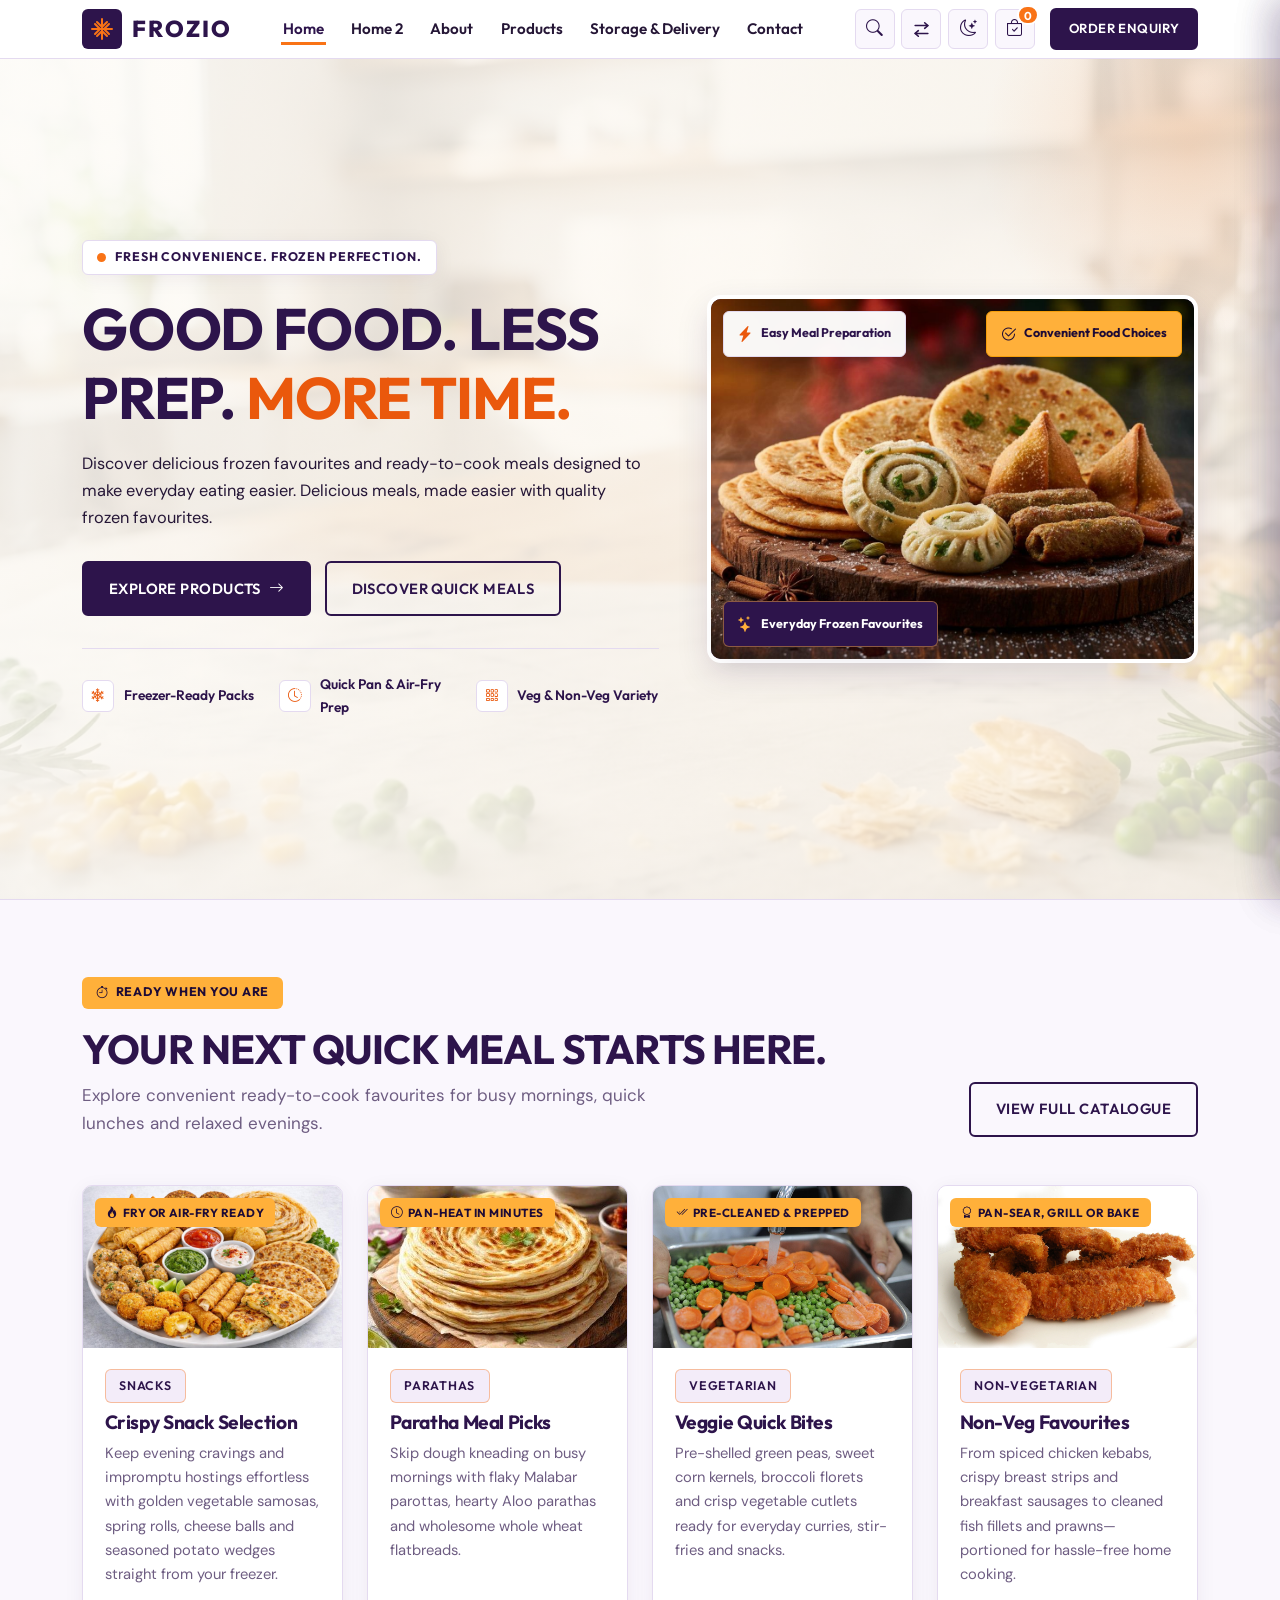
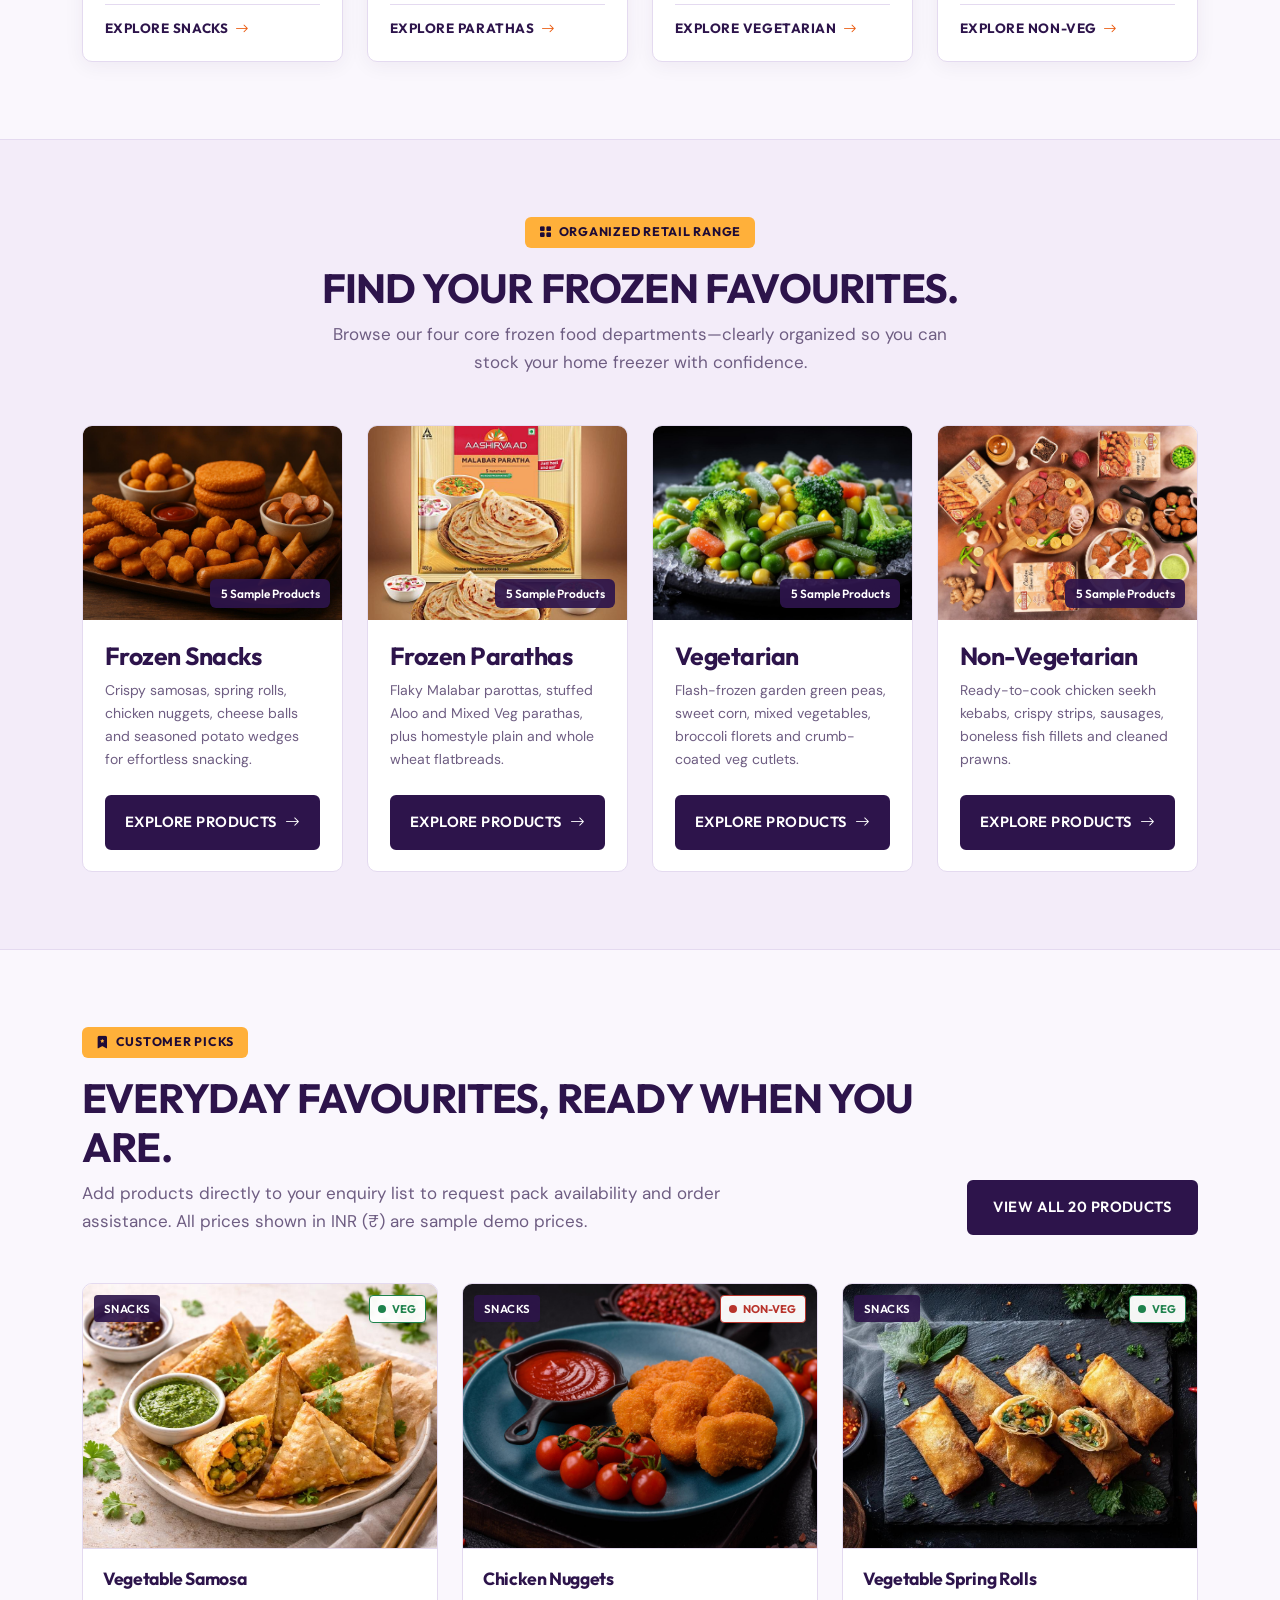
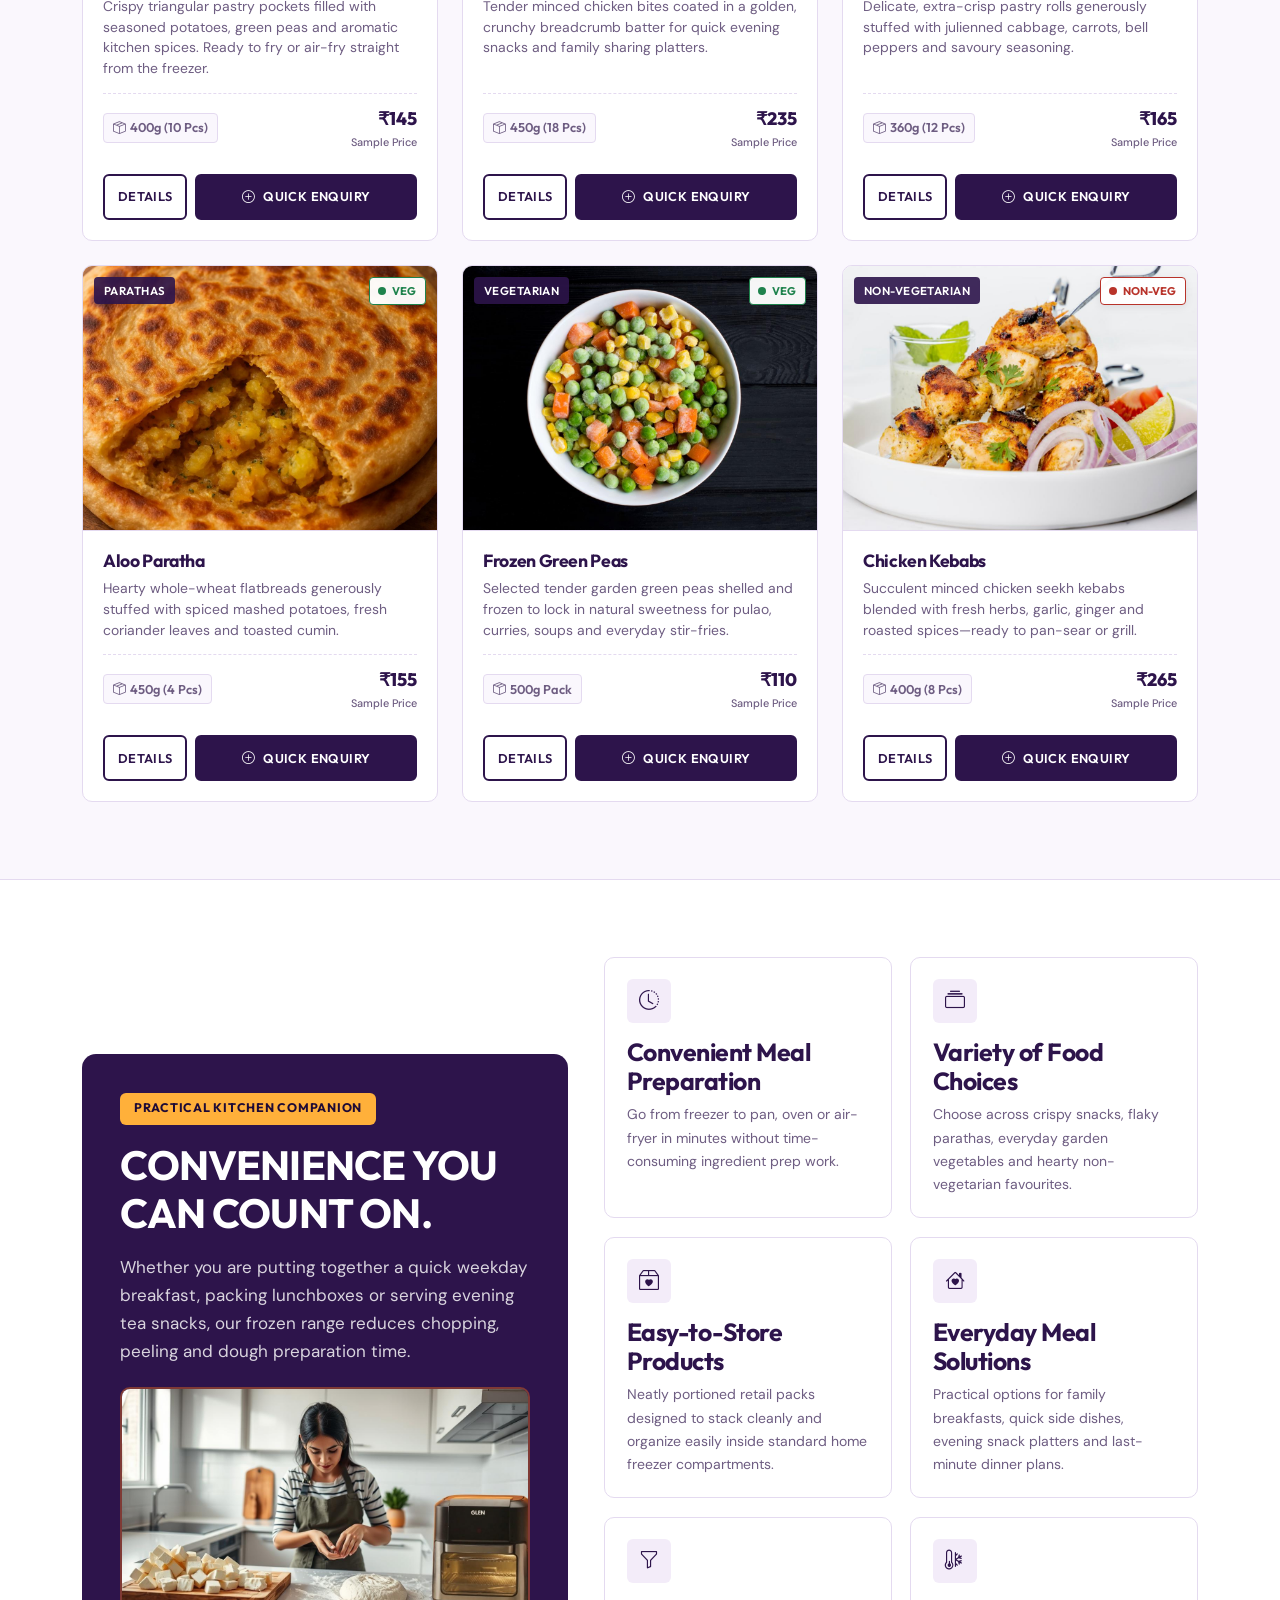
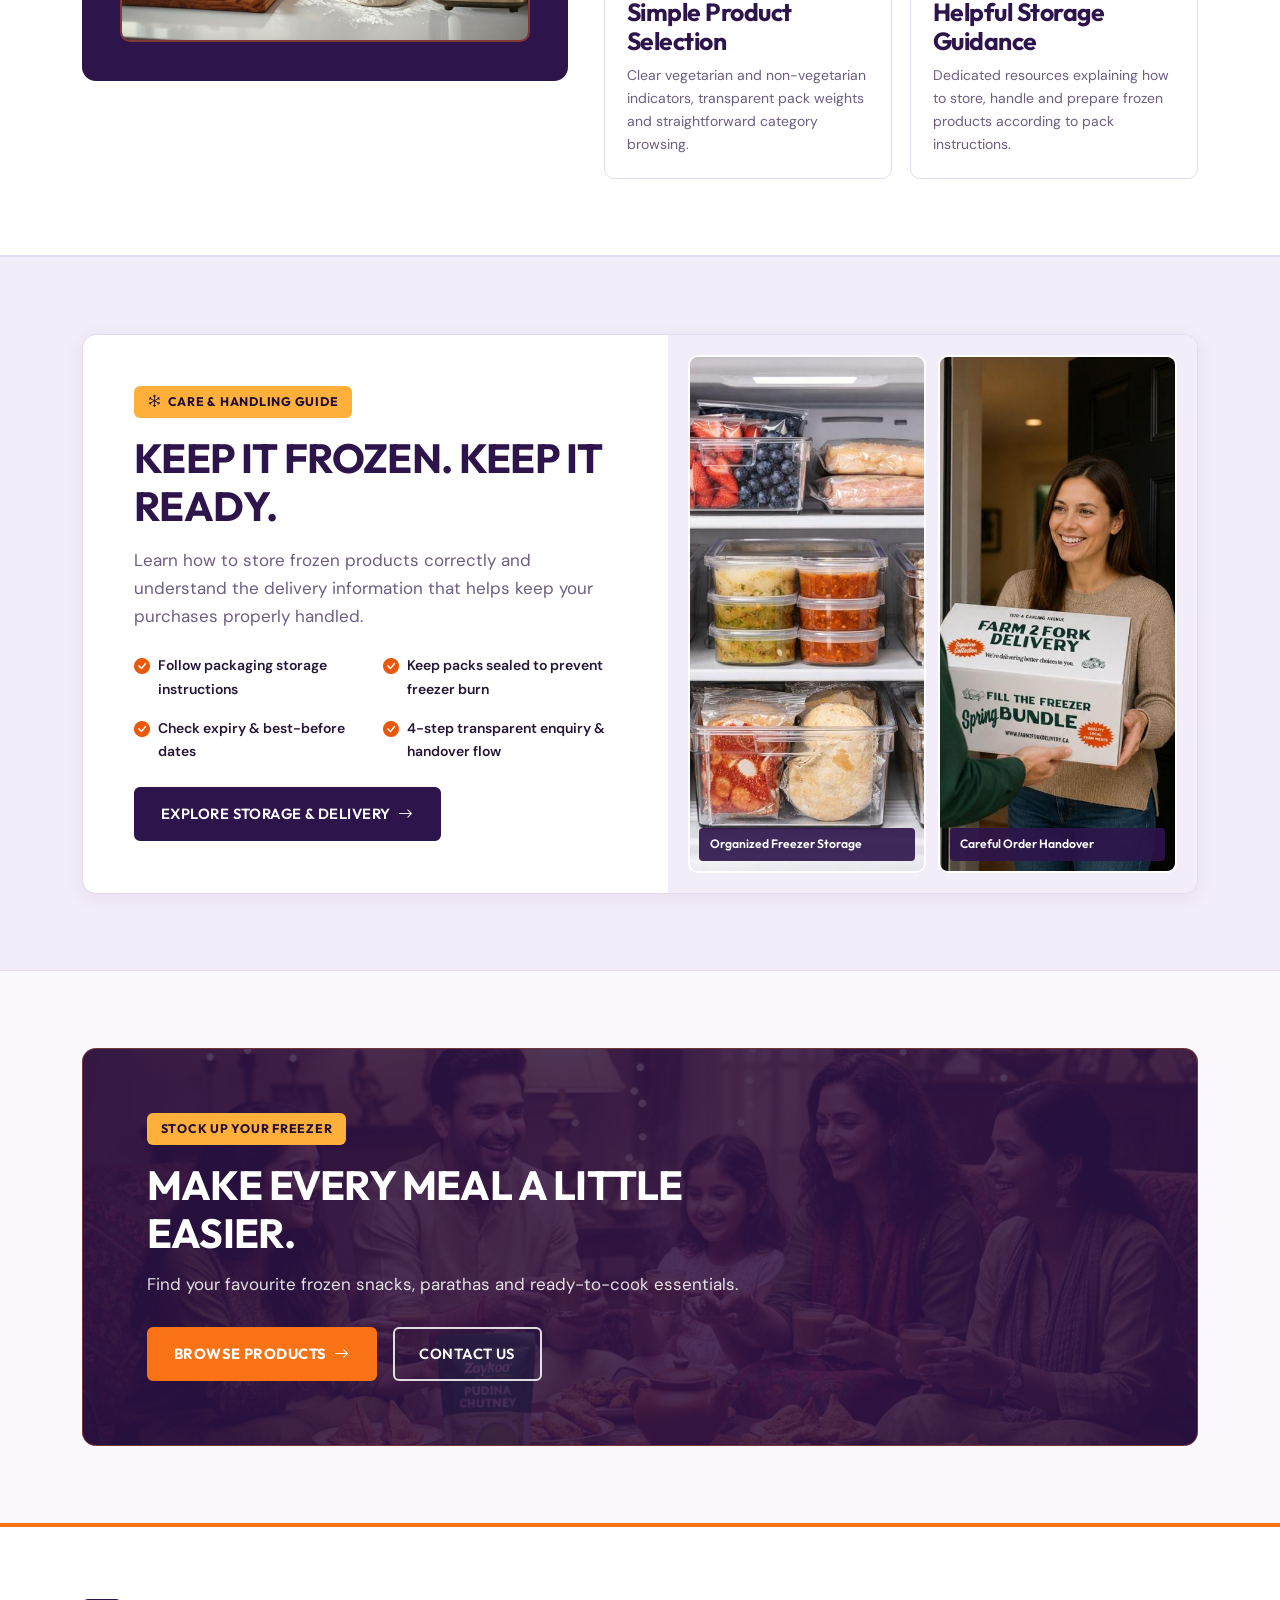
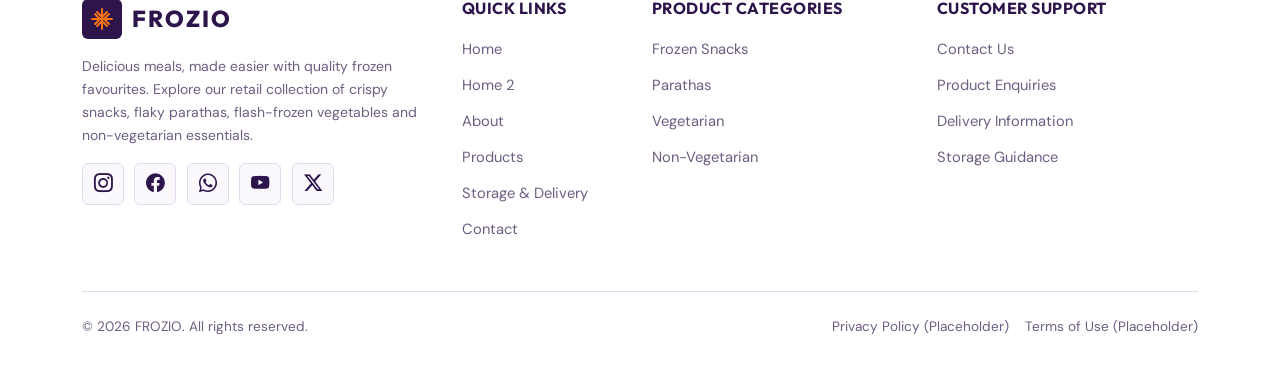
==== commit ef1319c5: "fourth commit" ====
--- a/index.html
+++ b/index.html
@@ -49,6 +49,7 @@
           <ul class="nav-list">
             <li><a href="index.html" class="nav-link-item active" aria-current="page">Home</a></li>
             <li><a href="home-2.html" class="nav-link-item">Home 2</a></li>
+            <li><a href="about.html" class="nav-link-item">About</a></li>
             <li><a href="products.html" class="nav-link-item">Products</a></li>
             <li><a href="storage-delivery.html" class="nav-link-item">Storage &amp; Delivery</a></li>
             <li><a href="contact.html" class="nav-link-item">Contact</a></li>
@@ -116,6 +117,7 @@
       <ul class="mobile-nav-links">
         <li><a href="index.html" class="nav-link-item active" aria-current="page">Home</a></li>
         <li><a href="home-2.html" class="nav-link-item">Home 2</a></li>
+        <li><a href="about.html" class="nav-link-item">About</a></li>
         <li><a href="products.html" class="nav-link-item">Products</a></li>
         <li><a href="storage-delivery.html" class="nav-link-item">Storage &amp; Delivery</a></li>
         <li><a href="contact.html" class="nav-link-item">Contact</a></li>
@@ -829,6 +831,7 @@
           <ul class="footer-links">
             <li><a href="index.html">Home</a></li>
             <li><a href="home-2.html">Home 2</a></li>
+            <li><a href="about.html">About</a></li>
             <li><a href="products.html">Products</a></li>
             <li><a href="storage-delivery.html">Storage &amp; Delivery</a></li>
             <li><a href="contact.html">Contact</a></li>
--- a/assets/css/style.css
+++ b/assets/css/style.css
@@ -257,6 +257,7 @@
   display: inline-flex;
   align-items: center;
   gap: 0.45rem;
+  width: fit-content;
   background-color: var(--lime-accent);
   color: #1E0B36;
   font-family: var(--font-heading);
@@ -299,11 +300,10 @@
   background-color: var(--surface-white);
   border-bottom: 1px solid var(--border-color);
   transition: padding var(--transition-fast), box-shadow var(--transition-fast), background-color var(--transition-fast);
-  padding: 0.55rem 0;
+  padding: 0;
 }
 
 .site-header.is-scrolled {
-  padding: 0.42rem 0;
   box-shadow: 0 6px 24px rgba(45, 20, 75, 0.12);
 }
 
@@ -312,6 +312,14 @@
   align-items: center;
   justify-content: space-between;
   gap: 0.75rem;
+  min-height: 58px;
+  padding: 0.45rem 0;
+  transition: padding var(--transition-fast), min-height var(--transition-fast);
+}
+
+.site-header.is-scrolled .header-inner {
+  min-height: 54px;
+  padding: 0.35rem 0;
 }
 
 .brand-logo {
@@ -597,19 +605,19 @@
   display: flex;
   flex-direction: column;
   align-items: center;
-  gap: 1.35rem;
-  padding: 1.75rem 1.25rem 2rem;
+  gap: 1rem;
+  padding: 1.25rem 1.25rem 1.5rem;
   text-align: center;
 }
 
 .mobile-nav-links {
   list-style: none;
-  margin: auto 0 0;
+  margin: 0;
   padding: 0;
   display: flex;
   flex-direction: column;
   align-items: center;
-  gap: 0.65rem;
+  gap: 0.35rem;
   width: 100%;
 }
 
@@ -617,16 +625,16 @@
   display: inline-block;
   text-align: center;
   font-size: 1.04rem;
-  padding: 0.45rem 0.2rem;
+  padding: 0.38rem 0.5rem;
 }
 
 .mobile-drawer-controls {
   display: flex;
   flex-direction: column;
   align-items: center;
-  gap: 0.75rem;
+  gap: 0.7rem;
   width: 100%;
-  margin: 0 0 auto;
+  margin: 0;
 }
 
 .mobile-drawer-icon-row {
@@ -687,13 +695,14 @@
 /* Search Bar Overlay */
 .header-search-bar {
   background-color: var(--bg-soft-mint);
-  border-bottom: 1px solid var(--border-color);
+  border-top: 0 solid transparent;
   max-height: 0;
   overflow: hidden;
   transition: max-height var(--transition-smooth), padding var(--transition-smooth);
 }
 
 .header-search-bar.is-open {
+  border-top: 1px solid var(--border-color);
   max-height: 110px;
   padding: 0.85rem 0;
 }
@@ -726,9 +735,15 @@
   display: flex;
   align-items: center;
   padding: clamp(1.75rem, 3.5vh, 3.5rem) 0;
-  background: linear-gradient(135deg, var(--bg-ice-white) 0%, var(--bg-soft-mint) 100%);
+  background: linear-gradient(135deg, rgba(253, 251, 247, 0.86) 0%, rgba(255, 247, 237, 0.82) 100%),
+    url('../images/hero-home1-bg.jpg') center / cover no-repeat;
   border-bottom: 1px solid var(--border-color);
   overflow: hidden;
+}
+
+[data-theme="dark"] .hero-section {
+  background: linear-gradient(135deg, rgba(30, 11, 54, 0.84) 0%, rgba(19, 6, 36, 0.88) 100%),
+    url('../images/hero-home1-bg.jpg') center / cover no-repeat;
 }
 
 .hero-section > .container {
@@ -1334,7 +1349,7 @@
 }
 
 .product-card-body {
-  padding: 1.15rem;
+  padding: 1.25rem;
   display: flex;
   flex-direction: column;
   flex: 1;
@@ -1621,22 +1636,49 @@
    12. PAGE HERO BANNER (PRODUCTS, STORAGE & DELIVERY, CONTACT)
    ========================================================================== */
 .page-hero-banner {
-  background: linear-gradient(135deg, var(--navy-primary) 0%, var(--navy-dark) 100%);
-  color: #FFFFFF;
-  padding: clamp(2.75rem, 5vw, 4.25rem) 0;
+  position: relative;
+  background: linear-gradient(135deg, rgba(30, 11, 54, 0.82) 0%, rgba(19, 6, 36, 0.86) 100%),
+    var(--hero-bg-image, none) center / cover no-repeat;
+  background-color: var(--navy-primary);
+  color: #FFFFFF;
+  padding: clamp(3rem, 5.5vw, 4.75rem) 0;
   border-bottom: 3px solid var(--mint-secondary);
+  text-align: center;
+}
+
+.page-hero-banner--about {
+  --hero-bg-image: url('../images/hero-about-bg.jpg');
+}
+
+.page-hero-banner--products {
+  --hero-bg-image: url('../images/hero-products-bg.jpg');
+}
+
+.page-hero-banner--storage {
+  --hero-bg-image: url('../images/hero-storage-bg.jpg');
+}
+
+.page-hero-banner--contact {
+  --hero-bg-image: url('../images/hero-contact-bg.jpg');
+}
+
+.page-hero-banner .eyebrow-badge {
+  margin-inline: auto;
 }
 
 .page-hero-banner h1 {
   color: #FFFFFF;
   margin-bottom: 0.75rem;
+  text-align: center;
 }
 
 .page-hero-banner p {
-  color: rgba(255, 255, 255, 0.85);
-  max-width: 640px;
+  color: rgba(255, 255, 255, 0.9);
+  max-width: 680px;
+  margin-inline: auto;
   margin-bottom: 0;
   font-size: clamp(1rem, 1.1vw, 1.15rem);
+  text-align: center;
 }
 
 /* ==========================================================================
@@ -2269,6 +2311,13 @@
 @media (min-width: 768px) {
   .footer-bottom {
     flex-direction: row;
+  }
+}
+
+@media (min-width: 992px) and (max-width: 1199px) {
+  .site-footer .row > [class*="col-"] {
+    flex: 0 0 auto;
+    width: 50%;
   }
 }
 
@@ -2494,11 +2543,11 @@
 
 [data-theme="dark"] .site-footer {
   background-color: var(--navy-dark);
-  color: rgba(255, 255, 255, 0.82);
+  color: #FFFFFF;
 }
 
 [data-theme="dark"] .site-footer p {
-  color: rgba(255, 255, 255, 0.8);
+  color: #FFFFFF;
 }
 
 [data-theme="dark"] .site-footer .footer-title {
@@ -2506,7 +2555,7 @@
 }
 
 [data-theme="dark"] .site-footer .footer-links a {
-  color: rgba(255, 255, 255, 0.8);
+  color: #FFFFFF;
 }
 
 [data-theme="dark"] .site-footer .footer-links a:hover {
@@ -2532,11 +2581,11 @@
 
 [data-theme="dark"] .site-footer .footer-bottom {
   border-top-color: rgba(255, 255, 255, 0.14);
-  color: rgba(255, 255, 255, 0.75);
+  color: #FFFFFF;
 }
 
 [data-theme="dark"] .site-footer .footer-bottom a {
-  color: rgba(255, 255, 255, 0.75);
+  color: #FFFFFF;
 }
 
 [data-theme="dark"] .site-footer .footer-bottom a:hover {
@@ -2670,6 +2719,17 @@
 [dir="rtl"] .site-footer .footer-links li > .bi.me-2 {
   margin-right: 0 !important;
   margin-left: 0.5rem !important;
+}
+
+[dir="rtl"] [aria-labelledby="featured-products-heading"] .product-pack-size {
+  display: inline-flex;
+  align-items: center;
+  gap: 0.3rem;
+}
+
+[dir="rtl"] [aria-labelledby="featured-products-heading"] .product-pack-size > .bi.me-1 {
+  margin-right: 0 !important;
+  margin-left: 0 !important;
 }
 
 [dir="rtl"] .footer-links a:hover {
@@ -2729,6 +2789,12 @@
   flex-wrap: wrap;
   gap: 0.5rem;
   margin-bottom: 1.25rem;
+}
+
+#preparation-instructions .prep-card-header {
+  flex-direction: column;
+  align-items: flex-start;
+  gap: 0.75rem;
 }
 
 .prep-icon-box {
@@ -2791,7 +2857,7 @@
   align-items: center;
 }
 
-@media (min-width: 992px) {
+@media (min-width: 1200px) {
   .quality-guarantee-wrap {
     grid-template-columns: 1.05fr 0.95fr;
   }
@@ -2943,7 +3009,7 @@
   align-items: center;
 }
 
-@media (min-width: 992px) {
+@media (min-width: 1200px) {
   .product-detail-grid {
     grid-template-columns: 0.92fr 1.08fr;
     gap: 2.5rem;
@@ -3178,5 +3244,682 @@
   }
 }
 
-
-
+@media (min-width: 992px) and (max-width: 1199px) {
+  [aria-labelledby="enquiry-callout-heading"] .d-flex.flex-wrap {
+    flex-direction: column;
+    align-items: stretch;
+  }
+
+  [aria-labelledby="enquiry-callout-heading"] .btn-brand-primary,
+  [aria-labelledby="enquiry-callout-heading"] .btn-brand-secondary {
+    width: 100%;
+    justify-content: center;
+  }
+}
+
+/* ==========================================================================
+   22. ABOUT US PAGE STYLES
+   ========================================================================== */
+.about-split-wrap {
+  display: grid;
+  grid-template-columns: 1fr;
+  gap: 2.5rem;
+  align-items: center;
+}
+
+@media (min-width: 1200px) {
+  .about-split-wrap {
+    grid-template-columns: 1.05fr 0.95fr;
+  }
+}
+
+.about-stats-section {
+  padding: 2.25rem 0;
+  border-bottom: 1px solid var(--border-color);
+}
+
+.about-stats-grid {
+  display: grid;
+  grid-template-columns: repeat(2, 1fr);
+  gap: 1rem;
+}
+
+@media (min-width: 768px) {
+  .about-stats-grid {
+    grid-template-columns: repeat(4, 1fr);
+    gap: 1.25rem;
+  }
+}
+
+.about-stat-card {
+  background: var(--surface-white);
+  border: 1px solid var(--border-color);
+  border-radius: var(--radius-md);
+  padding: 1.15rem 1rem;
+  text-align: center;
+  box-shadow: var(--shadow-subtle);
+  transition: transform var(--transition-fast), border-color var(--transition-fast);
+}
+
+.about-stat-card:hover {
+  transform: translateY(-3px);
+  border-color: var(--mint-secondary);
+}
+
+.about-stat-number {
+  display: block;
+  font-family: var(--font-heading);
+  font-weight: 800;
+  font-size: clamp(1.6rem, 2.4vw, 2.2rem);
+  color: var(--mint-hover);
+  line-height: 1.1;
+  margin-bottom: 0.35rem;
+}
+
+.about-stat-label {
+  display: block;
+  font-size: 0.85rem;
+  font-weight: 600;
+  color: var(--navy-primary);
+  line-height: 1.35;
+}
+
+.timeline-grid {
+  display: grid;
+  grid-template-columns: 1fr;
+  gap: 1.15rem;
+}
+
+@media (min-width: 576px) {
+  .timeline-grid {
+    grid-template-columns: repeat(2, 1fr);
+  }
+}
+
+/* Stepped "Our Journey" Staircase Layout */
+.journey-stairs-card {
+  background: var(--surface-white);
+  border: 1px solid var(--border-color);
+  border-radius: var(--radius-lg);
+  padding: clamp(1.5rem, 3vw, 2.5rem);
+  box-shadow: var(--shadow-subtle);
+}
+
+.journey-stairs-header {
+  display: flex;
+  flex-wrap: wrap;
+  align-items: center;
+  justify-content: space-between;
+  gap: 1rem;
+  margin-bottom: 2rem;
+}
+
+.journey-sub-label {
+  display: block;
+  font-family: var(--font-heading);
+  font-weight: 700;
+  font-size: 0.78rem;
+  letter-spacing: 0.06em;
+  text-transform: uppercase;
+  color: var(--mint-hover);
+  margin-bottom: 0.15rem;
+}
+
+.journey-heading {
+  font-size: clamp(1.4rem, 2.2vw, 1.85rem);
+  color: var(--navy-primary);
+}
+
+.journey-trophy-pill {
+  display: inline-flex;
+  align-items: center;
+  gap: 0.5rem;
+  padding: 0.45rem 0.95rem;
+  border-radius: 999px;
+  background: var(--bg-soft-mint);
+  border: 1px solid rgba(249, 115, 22, 0.3);
+  color: var(--mint-hover);
+  font-family: var(--font-heading);
+  font-weight: 700;
+  font-size: 0.85rem;
+}
+
+.journey-stairs-grid {
+  display: grid;
+  grid-template-columns: 1fr;
+  gap: 1.15rem;
+}
+
+@media (min-width: 576px) and (max-width: 991px) {
+  .journey-stairs-grid {
+    grid-template-columns: repeat(2, 1fr);
+  }
+}
+
+@media (min-width: 992px) {
+  .journey-stairs-grid {
+    grid-template-columns: repeat(4, 1fr);
+    align-items: end;
+    gap: 0.5rem;
+    padding-top: 0.5rem;
+  }
+}
+
+.journey-step {
+  display: flex;
+  flex-direction: column;
+  min-width: 0;
+}
+
+.journey-callout {
+  background: var(--bg-ice-white);
+  border: 1px solid var(--border-color);
+  border-radius: var(--radius-md);
+  padding: 1.15rem;
+  text-align: center;
+  position: relative;
+  transition: transform var(--transition-fast), border-color var(--transition-fast);
+}
+
+.journey-step:hover .journey-callout {
+  transform: translateY(-3px);
+  border-color: var(--mint-secondary);
+}
+
+@media (max-width: 991px) {
+  .journey-callout {
+    height: 100%;
+    text-align: start;
+    display: flex;
+    flex-direction: column;
+  }
+  .journey-pin {
+    display: none;
+  }
+  .journey-block {
+    margin-top: 0.65rem;
+    min-height: 44px !important;
+    padding: 0.55rem 1rem !important;
+    flex-direction: row !important;
+    justify-content: space-between !important;
+    border-radius: var(--radius-sm) !important;
+  }
+  .journey-peak-trophy {
+    display: none;
+  }
+}
+
+.journey-peak-trophy {
+  width: 44px;
+  height: 44px;
+  margin: -2.25rem auto 0.65rem;
+  border-radius: 50%;
+  background: linear-gradient(135deg, #FBBF24 0%, #F97316 100%);
+  color: #FFFFFF;
+  display: inline-flex;
+  align-items: center;
+  justify-content: center;
+  font-size: 1.25rem;
+  box-shadow: 0 6px 18px rgba(249, 115, 22, 0.35);
+  border: 3px solid var(--surface-white);
+}
+
+.journey-year {
+  display: block;
+  font-family: var(--font-heading);
+  font-weight: 800;
+  font-size: 1.35rem;
+  color: var(--mint-hover);
+  line-height: 1.1;
+  margin-bottom: 0.2rem;
+}
+
+.journey-title {
+  font-size: 0.98rem;
+  color: var(--navy-primary);
+  margin-bottom: 0.35rem;
+}
+
+.journey-desc {
+  font-size: 0.82rem;
+  color: var(--text-secondary);
+  line-height: 1.45;
+  margin-bottom: 0;
+}
+
+.journey-pin {
+  display: flex;
+  flex-direction: column;
+  align-items: center;
+}
+
+.journey-dot {
+  width: 9px;
+  height: 9px;
+  background: var(--mint-secondary);
+  transform: rotate(45deg);
+  margin-top: 0.45rem;
+}
+
+.journey-stem {
+  width: 2px;
+  height: 20px;
+  background: linear-gradient(180deg, var(--mint-secondary), rgba(249, 115, 22, 0.25));
+}
+
+.journey-block {
+  border-radius: var(--radius-sm) var(--radius-sm) 0 0;
+  padding: 0.85rem 1rem;
+  color: #FFFFFF;
+  display: flex;
+  flex-direction: column;
+  align-items: center;
+  justify-content: center;
+  gap: 0.15rem;
+  text-align: center;
+  box-shadow: var(--shadow-subtle);
+}
+
+.journey-step--1 .journey-block {
+  min-height: 66px;
+  background: linear-gradient(180deg, #431B75 0%, #1E0B36 100%);
+}
+
+.journey-step--2 .journey-block {
+  min-height: 108px;
+  background: linear-gradient(180deg, #5F2BA1 0%, #311259 100%);
+}
+
+.journey-step--3 .journey-block {
+  min-height: 150px;
+  background: linear-gradient(180deg, #FB923C 0%, #EA580C 100%);
+}
+
+.journey-step--4 .journey-block {
+  min-height: 192px;
+  background: linear-gradient(180deg, #FBBF24 0%, #F97316 100%);
+  color: #1E0B36;
+}
+
+.journey-block-num {
+  font-family: var(--font-heading);
+  font-weight: 800;
+  font-size: 1.05rem;
+  opacity: 0.92;
+}
+
+.journey-block-tag {
+  font-family: var(--font-heading);
+  font-weight: 700;
+  font-size: 0.72rem;
+  text-transform: uppercase;
+  letter-spacing: 0.08em;
+  opacity: 0.85;
+}
+
+[data-theme="dark"] .journey-stairs-card {
+  background-color: var(--surface-white);
+  border-color: var(--border-color);
+}
+
+[data-theme="dark"] .journey-callout {
+  background-color: var(--bg-soft-mint);
+  border-color: var(--border-color);
+}
+
+[data-theme="dark"] .journey-heading,
+[data-theme="dark"] .journey-title {
+  color: #FFFFFF;
+}
+
+[data-theme="dark"] .journey-year,
+[data-theme="dark"] .journey-sub-label,
+[data-theme="dark"] .journey-trophy-pill {
+  color: var(--lime-accent);
+}
+
+[data-theme="dark"] .journey-trophy-pill {
+  background-color: rgba(249, 115, 22, 0.16);
+  border-color: rgba(249, 115, 22, 0.4);
+}
+
+[dir="rtl"] .journey-callout {
+  text-align: center;
+}
+
+@media (max-width: 991px) {
+  [dir="rtl"] .journey-callout {
+    text-align: right;
+  }
+}
+
+.timeline-card {
+  background: var(--surface-white);
+  border: 1px solid var(--border-color);
+  border-radius: var(--radius-md);
+  padding: 1.35rem;
+  display: flex;
+  flex-direction: column;
+  height: 100%;
+  box-shadow: var(--shadow-subtle);
+  position: relative;
+  transition: transform var(--transition-fast), border-color var(--transition-fast);
+}
+
+.timeline-card:hover {
+  transform: translateY(-3px);
+  border-color: var(--mint-secondary);
+}
+
+.timeline-badge {
+  display: inline-flex;
+  align-items: center;
+  gap: 0.45rem;
+  font-family: var(--font-heading);
+  font-weight: 800;
+  font-size: 0.92rem;
+  color: var(--mint-hover);
+  background-color: var(--bg-soft-mint);
+  border: 1px solid rgba(249, 115, 22, 0.25);
+  padding: 0.3rem 0.75rem;
+  border-radius: var(--radius-sm);
+  margin-bottom: 0.85rem;
+  width: fit-content;
+}
+
+.timeline-title {
+  font-size: 1.05rem;
+  margin-bottom: 0.45rem;
+  color: var(--navy-primary);
+}
+
+.timeline-desc {
+  font-size: 0.88rem;
+  color: var(--text-secondary);
+  line-height: 1.55;
+  margin-bottom: 0;
+}
+
+.mv-bento-grid {
+  display: flex;
+  flex-direction: column;
+  gap: 1.75rem;
+}
+
+.mv-featured-banner {
+  display: grid;
+  grid-template-columns: 1fr;
+  background: var(--surface-white);
+  border: 1px solid var(--border-color);
+  border-radius: var(--radius-lg);
+  overflow: hidden;
+  box-shadow: var(--shadow-hover);
+}
+
+@media (min-width: 992px) {
+  .mv-featured-banner {
+    grid-template-columns: 1.15fr 0.85fr;
+  }
+}
+
+.mv-featured-banner > * {
+  min-width: 0;
+}
+
+.mv-featured-media {
+  position: relative;
+  aspect-ratio: 4 / 3;
+  background-color: var(--navy-primary);
+  overflow: hidden;
+}
+
+@media (min-width: 992px) {
+  .mv-featured-media {
+    aspect-ratio: auto;
+    min-height: 360px;
+  }
+}
+
+.mv-featured-media img {
+  width: 100%;
+  height: 100%;
+  object-fit: cover;
+}
+
+.mv-featured-panel {
+  background: linear-gradient(145deg, var(--navy-primary) 0%, var(--navy-dark) 100%);
+  color: #FFFFFF;
+  padding: clamp(1.75rem, 3vw, 2.5rem);
+  display: flex;
+  flex-direction: column;
+  justify-content: center;
+}
+
+.mv-panel-tag {
+  display: inline-flex;
+  align-items: center;
+  gap: 0.45rem;
+  font-family: var(--font-heading);
+  font-weight: 700;
+  font-size: 0.78rem;
+  letter-spacing: 0.05em;
+  text-transform: uppercase;
+  color: var(--lime-accent);
+  background: rgba(249, 115, 22, 0.16);
+  border: 1px solid rgba(251, 191, 36, 0.35);
+  border-radius: var(--radius-sm);
+  padding: 0.35rem 0.75rem;
+  width: fit-content;
+  margin-bottom: 1rem;
+}
+
+.mv-featured-panel h3 {
+  color: #FFFFFF;
+  font-size: clamp(1.35rem, 2vw, 1.75rem);
+  margin-bottom: 0.75rem;
+}
+
+.mv-featured-panel p {
+  color: rgba(255, 255, 255, 0.86);
+  font-size: 0.94rem;
+  line-height: 1.6;
+  margin-bottom: 1.5rem;
+}
+
+.mv-panel-metrics {
+  display: grid;
+  grid-template-columns: repeat(2, 1fr);
+  gap: 0.85rem;
+}
+
+.mv-metric-pill {
+  background: rgba(255, 255, 255, 0.07);
+  border: 1px solid rgba(255, 255, 255, 0.14);
+  border-radius: var(--radius-sm);
+  padding: 0.75rem 0.9rem;
+}
+
+.mv-metric-pill strong {
+  display: block;
+  font-family: var(--font-heading);
+  font-size: 1.25rem;
+  font-weight: 800;
+  color: var(--lime-accent);
+  line-height: 1.15;
+}
+
+.mv-metric-pill span {
+  font-size: 0.78rem;
+  color: rgba(255, 255, 255, 0.82);
+}
+
+.mission-vision-container {
+  display: grid;
+  grid-template-columns: 1fr;
+  gap: 1.5rem;
+}
+
+@media (min-width: 768px) {
+  .mission-vision-container {
+    grid-template-columns: repeat(2, 1fr);
+  }
+}
+
+.mission-card,
+.vision-card {
+  position: relative;
+  overflow: hidden;
+  background: var(--surface-white);
+  border: 1px solid var(--border-color);
+  border-top: 4px solid var(--mint-secondary);
+  border-radius: var(--radius-md);
+  padding: clamp(1.4rem, 2.5vw, 1.85rem);
+  box-shadow: var(--shadow-subtle);
+  display: flex;
+  flex-direction: column;
+  height: 100%;
+  transition: transform var(--transition-fast), border-color var(--transition-fast), box-shadow var(--transition-fast);
+}
+
+.vision-card {
+  border-top-color: var(--navy-primary);
+}
+
+[data-theme="dark"] .vision-card {
+  border-top-color: var(--lime-accent);
+}
+
+.mission-card:hover,
+.vision-card:hover {
+  transform: translateY(-4px);
+  border-color: var(--mint-secondary);
+  box-shadow: var(--shadow-hover);
+}
+
+.mv-header {
+  display: flex;
+  align-items: center;
+  justify-content: space-between;
+  gap: 0.85rem;
+  margin-bottom: 1rem;
+}
+
+.mv-header-left {
+  display: flex;
+  align-items: center;
+  gap: 0.85rem;
+}
+
+.mv-step-badge {
+  font-family: var(--font-heading);
+  font-weight: 800;
+  font-size: 0.85rem;
+  color: var(--mint-hover);
+  background: var(--bg-soft-mint);
+  border: 1px solid rgba(249, 115, 22, 0.25);
+  border-radius: var(--radius-sm);
+  padding: 0.25rem 0.6rem;
+}
+
+[data-theme="dark"] .mv-step-badge {
+  color: var(--lime-accent);
+  background: rgba(249, 115, 22, 0.16);
+  border-color: rgba(249, 115, 22, 0.4);
+}
+
+.mv-icon {
+  width: 46px;
+  height: 46px;
+  border-radius: var(--radius-sm);
+  background-color: var(--navy-primary);
+  color: var(--lime-accent);
+  display: inline-flex;
+  align-items: center;
+  justify-content: center;
+  font-size: 1.3rem;
+  flex-shrink: 0;
+}
+
+.mv-title {
+  margin-bottom: 0;
+  font-size: 1.2rem;
+  color: var(--navy-primary);
+}
+
+.mv-text {
+  font-size: 0.92rem;
+  line-height: 1.6;
+  color: var(--text-secondary);
+  margin-bottom: 1.15rem;
+}
+
+.mv-checklist {
+  list-style: none;
+  padding: 0;
+  margin: auto 0 0;
+  display: flex;
+  flex-direction: column;
+  gap: 0.55rem;
+  padding-top: 1rem;
+  border-top: 1px dashed var(--border-color);
+}
+
+.mv-checklist li {
+  font-size: 0.87rem;
+  color: var(--text-main);
+  display: flex;
+  align-items: flex-start;
+  gap: 0.5rem;
+  line-height: 1.45;
+}
+
+.mv-checklist li i {
+  color: var(--mint-hover);
+  font-size: 0.95rem;
+  margin-top: 0.1rem;
+  flex-shrink: 0;
+}
+
+/* Dark Mode for About */
+[data-theme="dark"] .about-stat-card,
+[data-theme="dark"] .timeline-card,
+[data-theme="dark"] .mission-card,
+[data-theme="dark"] .vision-card {
+  background-color: var(--surface-white);
+  border-color: var(--border-color);
+}
+
+[data-theme="dark"] .about-stat-label,
+[data-theme="dark"] .timeline-title,
+[data-theme="dark"] .mv-title {
+  color: #FFFFFF;
+}
+
+[data-theme="dark"] .about-stat-number {
+  color: var(--lime-accent);
+}
+
+[data-theme="dark"] .timeline-badge {
+  background-color: rgba(249, 115, 22, 0.18);
+  color: var(--lime-accent);
+  border-color: rgba(249, 115, 22, 0.45);
+}
+
+[data-theme="dark"] .mv-checklist li {
+  color: rgba(255, 255, 255, 0.85);
+}
+
+/* RTL for About */
+[dir="rtl"] .about-stat-card,
+[dir="rtl"] .timeline-card,
+[dir="rtl"] .mission-card,
+[dir="rtl"] .vision-card {
+  text-align: right;
+}
+
+[dir="rtl"] .timeline-badge {
+  margin-inline-start: 0;
+  margin-inline-end: auto;
+}
+
+
